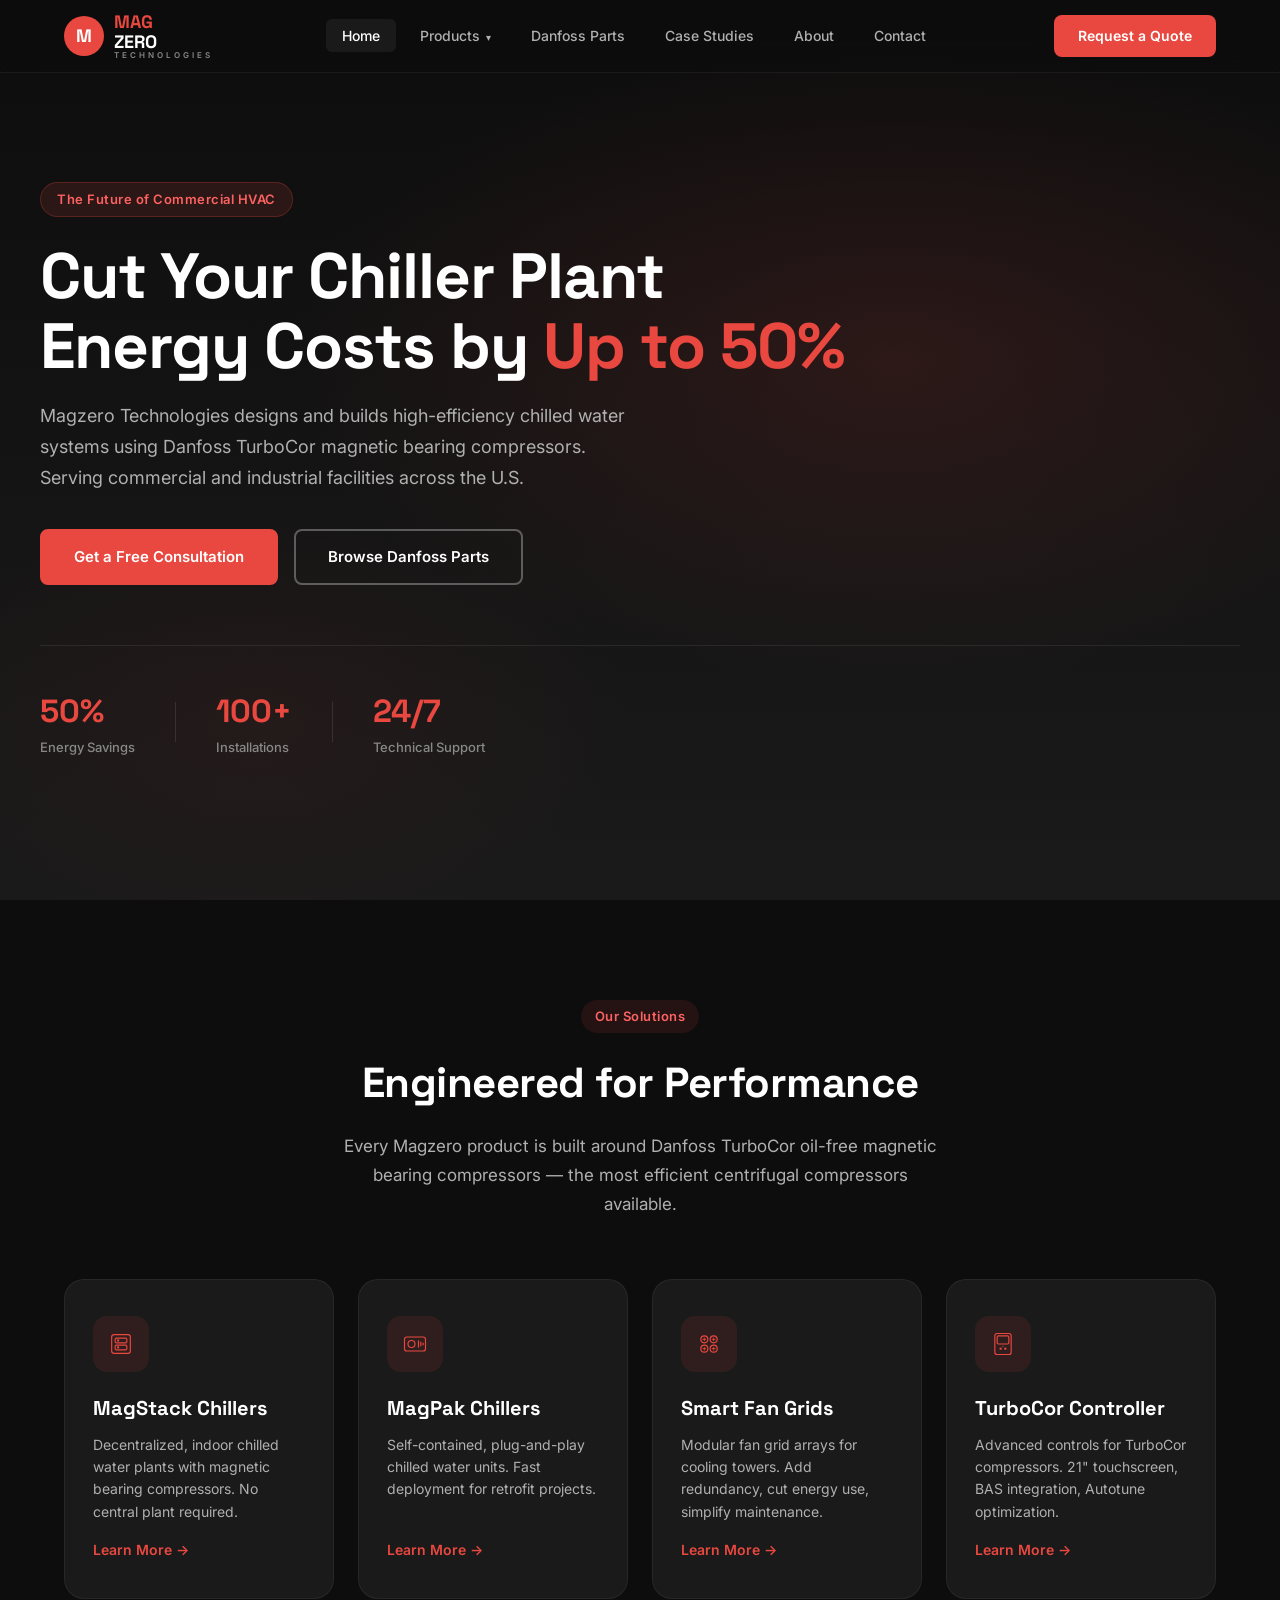
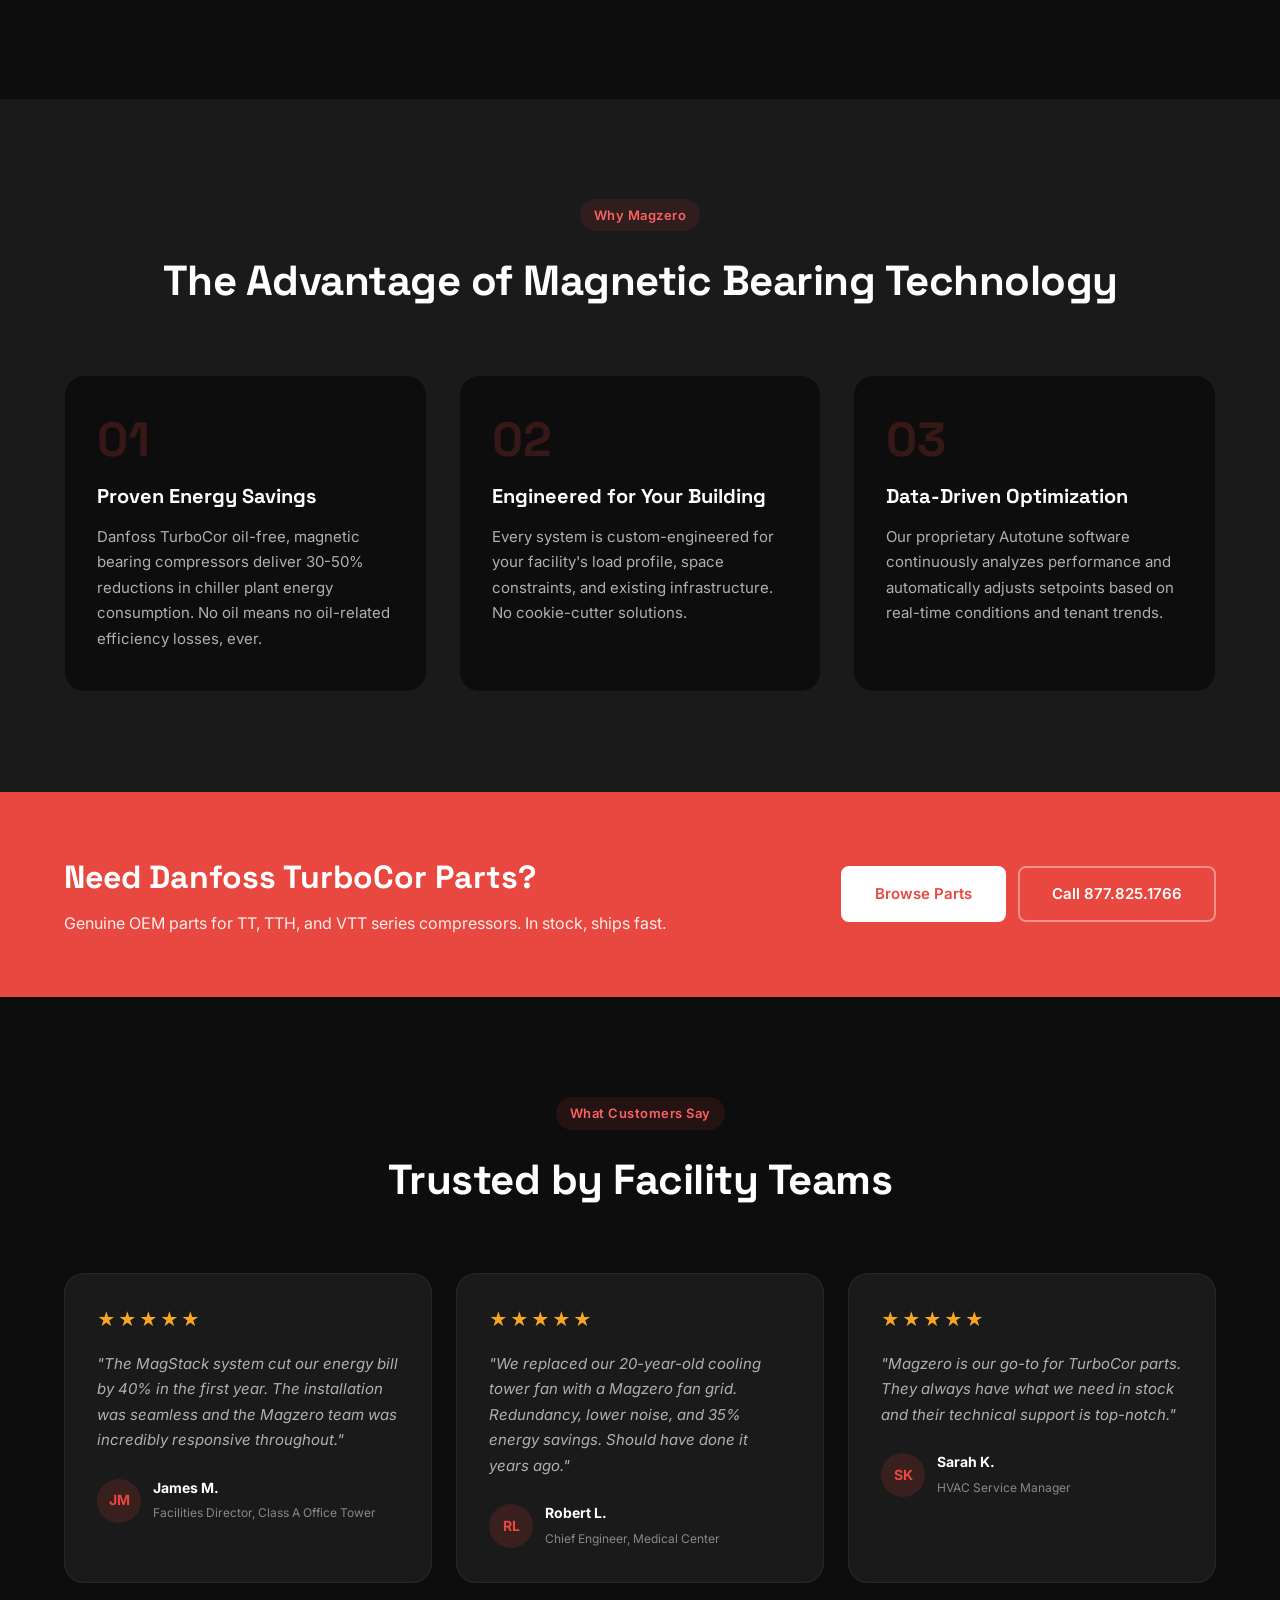
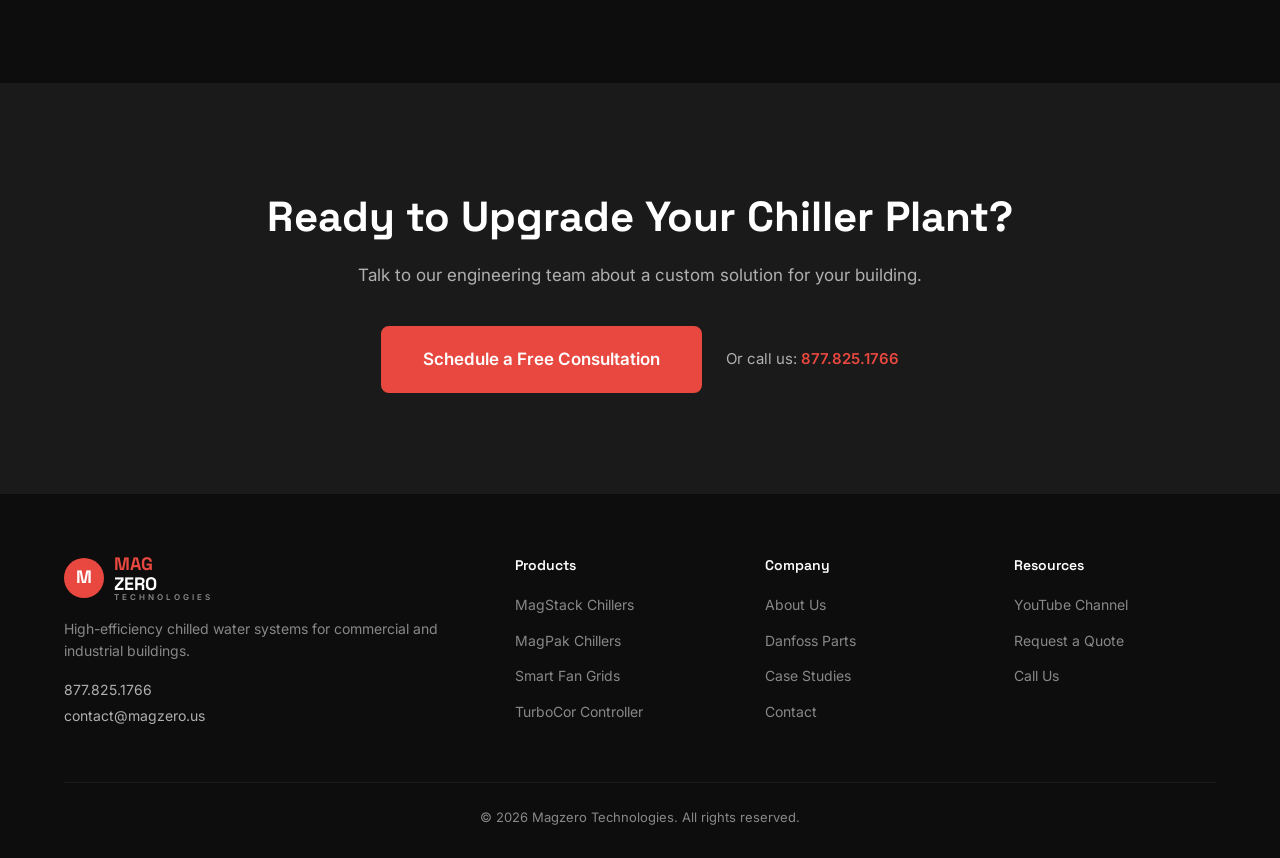
==== index.html @ 97e35406 "Initial commit: Magzero Technologies website Complete 9-page website for Magzero Technologies HVAC e" ====
<!DOCTYPE html>
<html lang="en">
<head>
  <meta charset="UTF-8">
  <meta name="viewport" content="width=device-width, initial-scale=1.0">
  <title>Magzero Technologies — High-Efficiency Chilled Water Systems</title>
  <meta name="description" content="Cut chiller plant energy costs by up to 50%. Magnetic bearing chillers, smart fan grids, and Danfoss TurboCor parts. Call 877.825.1766.">
  <link rel="stylesheet" href="css/style.css">
  <link rel="preconnect" href="https://fonts.googleapis.com">
  <link href="https://fonts.googleapis.com/css2?family=Inter:wght@400;500;600;700;800&family=Space+Grotesk:wght@500;600;700&display=swap" rel="stylesheet">
</head>
<body>
  <!-- Navigation -->
  <nav class="navbar" id="navbar">
    <div class="nav-container">
      <a href="index.html" class="nav-logo">
        <div class="logo-icon">M</div>
        <div class="logo-text">
          <span class="logo-mag">MAG</span><span class="logo-zero">ZERO</span>
          <span class="logo-sub">TECHNOLOGIES</span>
        </div>
      </a>
      <ul class="nav-links" id="navLinks">
        <li><a href="index.html" class="active">Home</a></li>
        <li class="dropdown">
          <a href="#products">Products <span class="arrow">&#9662;</span></a>
          <ul class="dropdown-menu">
            <li><a href="magstack.html">MagStack Chillers</a></li>
            <li><a href="magpak.html">MagPak Chillers</a></li>
            <li><a href="fan-grids.html">Smart Fan Grids</a></li>
            <li><a href="controller.html">TurboCor Controller</a></li>
          </ul>
        </li>
        <li><a href="parts.html">Danfoss Parts</a></li>
        <li><a href="case-studies.html">Case Studies</a></li>
        <li><a href="about.html">About</a></li>
        <li><a href="contact.html">Contact</a></li>
      </ul>
      <a href="contact.html" class="nav-cta">Request a Quote</a>
      <button class="hamburger" id="hamburger" aria-label="Toggle menu">
        <span></span><span></span><span></span>
      </button>
    </div>
  </nav>

  <!-- Hero Section -->
  <section class="hero">
    <div class="hero-bg"></div>
    <div class="hero-content">
      <div class="hero-badge">The Future of Commercial HVAC</div>
      <h1>Cut Your Chiller Plant<br>Energy Costs by <span class="highlight">Up to 50%</span></h1>
      <p class="hero-sub">Magzero Technologies designs and builds high-efficiency chilled water systems using Danfoss TurboCor magnetic bearing compressors. Serving commercial and industrial facilities across the U.S.</p>
      <div class="hero-actions">
        <a href="contact.html" class="btn btn-primary">Get a Free Consultation</a>
        <a href="parts.html" class="btn btn-outline">Browse Danfoss Parts</a>
      </div>
      <div class="hero-stats">
        <div class="stat">
          <span class="stat-number">50%</span>
          <span class="stat-label">Energy Savings</span>
        </div>
        <div class="stat-divider"></div>
        <div class="stat">
          <span class="stat-number">100+</span>
          <span class="stat-label">Installations</span>
        </div>
        <div class="stat-divider"></div>
        <div class="stat">
          <span class="stat-number">24/7</span>
          <span class="stat-label">Technical Support</span>
        </div>
      </div>
    </div>
  </section>

  <!-- Products Section -->
  <section class="products" id="products">
    <div class="container">
      <div class="section-header">
        <span class="section-tag">Our Solutions</span>
        <h2>Engineered for Performance</h2>
        <p>Every Magzero product is built around Danfoss TurboCor oil-free magnetic bearing compressors — the most efficient centrifugal compressors available.</p>
      </div>
      <div class="product-grid">
        <a href="magstack.html" class="product-card">
          <div class="product-icon">
            <svg viewBox="0 0 48 48" fill="none" xmlns="http://www.w3.org/2000/svg"><rect x="8" y="8" width="32" height="32" rx="4" stroke="currentColor" stroke-width="2"/><rect x="14" y="14" width="20" height="8" rx="2" stroke="currentColor" stroke-width="2"/><rect x="14" y="26" width="20" height="8" rx="2" stroke="currentColor" stroke-width="2"/><circle cx="19" cy="18" r="2" fill="currentColor"/><circle cx="19" cy="30" r="2" fill="currentColor"/></svg>
          </div>
          <h3>MagStack Chillers</h3>
          <p>Decentralized, indoor chilled water plants with magnetic bearing compressors. No central plant required.</p>
          <span class="card-link">Learn More &rarr;</span>
        </a>
        <a href="magpak.html" class="product-card">
          <div class="product-icon">
            <svg viewBox="0 0 48 48" fill="none" xmlns="http://www.w3.org/2000/svg"><rect x="6" y="12" width="36" height="24" rx="4" stroke="currentColor" stroke-width="2"/><circle cx="18" cy="24" r="6" stroke="currentColor" stroke-width="2"/><path d="M30 18v12" stroke="currentColor" stroke-width="2"/><path d="M34 20v8" stroke="currentColor" stroke-width="2"/><path d="M38 22v4" stroke="currentColor" stroke-width="2"/></svg>
          </div>
          <h3>MagPak Chillers</h3>
          <p>Self-contained, plug-and-play chilled water units. Fast deployment for retrofit projects.</p>
          <span class="card-link">Learn More &rarr;</span>
        </a>
        <a href="fan-grids.html" class="product-card">
          <div class="product-icon">
            <svg viewBox="0 0 48 48" fill="none" xmlns="http://www.w3.org/2000/svg"><circle cx="16" cy="16" r="6" stroke="currentColor" stroke-width="2"/><circle cx="32" cy="16" r="6" stroke="currentColor" stroke-width="2"/><circle cx="16" cy="32" r="6" stroke="currentColor" stroke-width="2"/><circle cx="32" cy="32" r="6" stroke="currentColor" stroke-width="2"/><path d="M16 13v6M13 16h6M32 13v6M29 16h6M16 29v6M13 32h6M32 29v6M29 32h6" stroke="currentColor" stroke-width="1.5"/></svg>
          </div>
          <h3>Smart Fan Grids</h3>
          <p>Modular fan grid arrays for cooling towers. Add redundancy, cut energy use, simplify maintenance.</p>
          <span class="card-link">Learn More &rarr;</span>
        </a>
        <a href="controller.html" class="product-card">
          <div class="product-icon">
            <svg viewBox="0 0 48 48" fill="none" xmlns="http://www.w3.org/2000/svg"><rect x="10" y="6" width="28" height="36" rx="4" stroke="currentColor" stroke-width="2"/><rect x="14" y="10" width="20" height="14" rx="2" stroke="currentColor" stroke-width="2"/><circle cx="20" cy="32" r="2" fill="currentColor"/><circle cx="28" cy="32" r="2" fill="currentColor"/><circle cx="24" cy="28" r="1" fill="currentColor"/></svg>
          </div>
          <h3>TurboCor Controller</h3>
          <p>Advanced controls for TurboCor compressors. 21" touchscreen, BAS integration, Autotune optimization.</p>
          <span class="card-link">Learn More &rarr;</span>
        </a>
      </div>
    </div>
  </section>

  <!-- Why Magzero -->
  <section class="why-section">
    <div class="container">
      <div class="section-header">
        <span class="section-tag">Why Magzero</span>
        <h2>The Advantage of Magnetic Bearing Technology</h2>
      </div>
      <div class="why-grid">
        <div class="why-card">
          <div class="why-number">01</div>
          <h3>Proven Energy Savings</h3>
          <p>Danfoss TurboCor oil-free, magnetic bearing compressors deliver 30-50% reductions in chiller plant energy consumption. No oil means no oil-related efficiency losses, ever.</p>
        </div>
        <div class="why-card">
          <div class="why-number">02</div>
          <h3>Engineered for Your Building</h3>
          <p>Every system is custom-engineered for your facility's load profile, space constraints, and existing infrastructure. No cookie-cutter solutions.</p>
        </div>
        <div class="why-card">
          <div class="why-number">03</div>
          <h3>Data-Driven Optimization</h3>
          <p>Our proprietary Autotune software continuously analyzes performance and automatically adjusts setpoints based on real-time conditions and tenant trends.</p>
        </div>
      </div>
    </div>
  </section>

  <!-- Parts CTA Banner -->
  <section class="parts-banner">
    <div class="container">
      <div class="banner-content">
        <div class="banner-text">
          <h2>Need Danfoss TurboCor Parts?</h2>
          <p>Genuine OEM parts for TT, TTH, and VTT series compressors. In stock, ships fast.</p>
        </div>
        <div class="banner-actions">
          <a href="parts.html" class="btn btn-primary">Browse Parts</a>
          <a href="tel:8778251766" class="btn btn-outline-light">Call 877.825.1766</a>
        </div>
      </div>
    </div>
  </section>

  <!-- Testimonials -->
  <section class="testimonials">
    <div class="container">
      <div class="section-header">
        <span class="section-tag">What Customers Say</span>
        <h2>Trusted by Facility Teams</h2>
      </div>
      <div class="testimonial-grid">
        <div class="testimonial-card">
          <div class="stars">&#9733;&#9733;&#9733;&#9733;&#9733;</div>
          <p>"The MagStack system cut our energy bill by 40% in the first year. The installation was seamless and the Magzero team was incredibly responsive throughout."</p>
          <div class="testimonial-author">
            <div class="author-avatar">JM</div>
            <div>
              <strong>James M.</strong>
              <span>Facilities Director, Class A Office Tower</span>
            </div>
          </div>
        </div>
        <div class="testimonial-card">
          <div class="stars">&#9733;&#9733;&#9733;&#9733;&#9733;</div>
          <p>"We replaced our 20-year-old cooling tower fan with a Magzero fan grid. Redundancy, lower noise, and 35% energy savings. Should have done it years ago."</p>
          <div class="testimonial-author">
            <div class="author-avatar">RL</div>
            <div>
              <strong>Robert L.</strong>
              <span>Chief Engineer, Medical Center</span>
            </div>
          </div>
        </div>
        <div class="testimonial-card">
          <div class="stars">&#9733;&#9733;&#9733;&#9733;&#9733;</div>
          <p>"Magzero is our go-to for TurboCor parts. They always have what we need in stock and their technical support is top-notch."</p>
          <div class="testimonial-author">
            <div class="author-avatar">SK</div>
            <div>
              <strong>Sarah K.</strong>
              <span>HVAC Service Manager</span>
            </div>
          </div>
        </div>
      </div>
    </div>
  </section>

  <!-- CTA Section -->
  <section class="cta-section">
    <div class="container">
      <h2>Ready to Upgrade Your Chiller Plant?</h2>
      <p>Talk to our engineering team about a custom solution for your building.</p>
      <div class="cta-actions">
        <a href="contact.html" class="btn btn-primary btn-lg">Schedule a Free Consultation</a>
        <span class="cta-phone">Or call us: <a href="tel:8778251766">877.825.1766</a></span>
      </div>
    </div>
  </section>

  <!-- Footer -->
  <footer class="footer">
    <div class="container">
      <div class="footer-grid">
        <div class="footer-brand">
          <div class="footer-logo">
            <div class="logo-icon">M</div>
            <div class="logo-text">
              <span class="logo-mag">MAG</span><span class="logo-zero">ZERO</span>
              <span class="logo-sub">TECHNOLOGIES</span>
            </div>
          </div>
          <p>High-efficiency chilled water systems for commercial and industrial buildings.</p>
          <div class="footer-contact-info">
            <a href="tel:8778251766">877.825.1766</a>
            <a href="mailto:contact@magzero.us">contact@magzero.us</a>
          </div>
        </div>
        <div class="footer-links">
          <h4>Products</h4>
          <ul>
            <li><a href="magstack.html">MagStack Chillers</a></li>
            <li><a href="magpak.html">MagPak Chillers</a></li>
            <li><a href="fan-grids.html">Smart Fan Grids</a></li>
            <li><a href="controller.html">TurboCor Controller</a></li>
          </ul>
        </div>
        <div class="footer-links">
          <h4>Company</h4>
          <ul>
            <li><a href="about.html">About Us</a></li>
            <li><a href="parts.html">Danfoss Parts</a></li>
            <li><a href="case-studies.html">Case Studies</a></li>
            <li><a href="contact.html">Contact</a></li>
          </ul>
        </div>
        <div class="footer-links">
          <h4>Resources</h4>
          <ul>
            <li><a href="https://www.youtube.com/@HVACACSLOSANGELES" target="_blank" rel="noopener">YouTube Channel</a></li>
            <li><a href="contact.html">Request a Quote</a></li>
            <li><a href="tel:8778251766">Call Us</a></li>
          </ul>
        </div>
      </div>
      <div class="footer-bottom">
        <p>&copy; 2026 Magzero Technologies. All rights reserved.</p>
      </div>
    </div>
  </footer>

  <script src="js/main.js"></script>
</body>
</html>
---- css/style.css ----
/* ===== RESET & BASE ===== */
*, *::before, *::after { box-sizing: border-box; margin: 0; padding: 0; }

:root {
  --red: #E8483F;
  --red-dark: #C73A32;
  --red-light: #FD6262;
  --dark: #0D0D0D;
  --dark-2: #1A1A1A;
  --dark-3: #2A2A2A;
  --gray: #888;
  --gray-light: #B0B0B0;
  --white: #FFFFFF;
  --off-white: #F5F5F5;
  --font-body: 'Inter', -apple-system, sans-serif;
  --font-heading: 'Space Grotesk', 'Inter', sans-serif;
  --container: 1200px;
  --radius: 12px;
  --radius-lg: 20px;
  --shadow: 0 4px 24px rgba(0,0,0,0.12);
  --shadow-lg: 0 12px 48px rgba(0,0,0,0.2);
  --transition: 0.25s ease;
}

html { scroll-behavior: smooth; }

body {
  font-family: var(--font-body);
  background: var(--dark);
  color: var(--white);
  line-height: 1.6;
  -webkit-font-smoothing: antialiased;
}

a { text-decoration: none; color: inherit; }
ul { list-style: none; }
img { max-width: 100%; display: block; }

.container {
  max-width: var(--container);
  margin: 0 auto;
  padding: 0 24px;
}

/* ===== BUTTONS ===== */
.btn {
  display: inline-flex;
  align-items: center;
  justify-content: center;
  padding: 14px 32px;
  border-radius: 8px;
  font-family: var(--font-body);
  font-weight: 600;
  font-size: 15px;
  cursor: pointer;
  transition: all var(--transition);
  border: 2px solid transparent;
  white-space: nowrap;
}

.btn-primary {
  background: var(--red);
  color: var(--white);
  border-color: var(--red);
}
.btn-primary:hover {
  background: var(--red-dark);
  border-color: var(--red-dark);
  transform: translateY(-2px);
  box-shadow: 0 8px 24px rgba(232,72,63,0.3);
}

.btn-outline {
  background: transparent;
  color: var(--white);
  border-color: rgba(255,255,255,0.3);
}
.btn-outline:hover {
  border-color: var(--white);
  background: rgba(255,255,255,0.05);
}

.btn-outline-light {
  background: transparent;
  color: var(--white);
  border-color: rgba(255,255,255,0.4);
}
.btn-outline-light:hover {
  background: rgba(255,255,255,0.1);
  border-color: var(--white);
}

.btn-lg { padding: 18px 40px; font-size: 17px; }

/* ===== NAVBAR ===== */
.navbar {
  position: fixed;
  top: 0;
  left: 0;
  right: 0;
  z-index: 1000;
  background: rgba(13,13,13,0.85);
  backdrop-filter: blur(20px);
  -webkit-backdrop-filter: blur(20px);
  border-bottom: 1px solid rgba(255,255,255,0.06);
  transition: background var(--transition);
}

.nav-container {
  max-width: var(--container);
  margin: 0 auto;
  padding: 0 24px;
  display: flex;
  align-items: center;
  justify-content: space-between;
  height: 72px;
}

.nav-logo {
  display: flex;
  align-items: center;
  gap: 10px;
}

.logo-icon {
  width: 40px;
  height: 40px;
  background: var(--red);
  border-radius: 50%;
  display: flex;
  align-items: center;
  justify-content: center;
  font-family: var(--font-heading);
  font-weight: 700;
  font-size: 18px;
  color: var(--white);
}

.logo-text {
  display: flex;
  flex-direction: column;
  line-height: 1.1;
}

.logo-mag {
  font-family: var(--font-heading);
  font-weight: 700;
  font-size: 18px;
  color: var(--red);
}

.logo-zero {
  font-family: var(--font-heading);
  font-weight: 700;
  font-size: 18px;
  color: var(--white);
}

.logo-sub {
  font-size: 8px;
  font-weight: 600;
  letter-spacing: 3px;
  text-transform: uppercase;
  color: var(--gray);
}

.nav-links {
  display: flex;
  align-items: center;
  gap: 8px;
}

.nav-links a {
  padding: 8px 16px;
  font-size: 14px;
  font-weight: 500;
  color: var(--gray-light);
  border-radius: 6px;
  transition: all var(--transition);
}

.nav-links a:hover, .nav-links a.active {
  color: var(--white);
  background: rgba(255,255,255,0.06);
}

.nav-cta {
  padding: 10px 24px;
  background: var(--red);
  color: var(--white) !important;
  border-radius: 8px;
  font-size: 14px;
  font-weight: 600;
  transition: all var(--transition);
}
.nav-cta:hover {
  background: var(--red-dark);
  transform: translateY(-1px);
}

/* Dropdown */
.dropdown { position: relative; }
.dropdown-menu {
  position: absolute;
  top: 100%;
  left: 0;
  background: var(--dark-2);
  border: 1px solid rgba(255,255,255,0.08);
  border-radius: 10px;
  padding: 8px;
  min-width: 220px;
  opacity: 0;
  visibility: hidden;
  transform: translateY(8px);
  transition: all var(--transition);
  box-shadow: var(--shadow-lg);
}
.dropdown:hover .dropdown-menu {
  opacity: 1;
  visibility: visible;
  transform: translateY(0);
}
.dropdown-menu a {
  display: block;
  padding: 10px 14px;
  border-radius: 6px;
  font-size: 14px;
}
.dropdown-menu a:hover {
  background: rgba(255,255,255,0.06);
}

.arrow { font-size: 10px; margin-left: 2px; }

/* Hamburger */
.hamburger {
  display: none;
  flex-direction: column;
  gap: 5px;
  background: none;
  border: none;
  cursor: pointer;
  padding: 8px;
}
.hamburger span {
  width: 24px;
  height: 2px;
  background: var(--white);
  border-radius: 2px;
  transition: all var(--transition);
}

/* ===== HERO ===== */
.hero {
  position: relative;
  min-height: 100vh;
  display: flex;
  align-items: center;
  padding: 120px 24px 80px;
  overflow: hidden;
}

.hero-bg {
  position: absolute;
  inset: 0;
  background:
    radial-gradient(ellipse 80% 60% at 70% 40%, rgba(232,72,63,0.12) 0%, transparent 60%),
    radial-gradient(ellipse 60% 50% at 20% 80%, rgba(232,72,63,0.06) 0%, transparent 50%),
    linear-gradient(180deg, var(--dark) 0%, var(--dark-2) 100%);
}

.hero-content {
  position: relative;
  max-width: var(--container);
  margin: 0 auto;
  width: 100%;
}

.hero-badge {
  display: inline-block;
  padding: 6px 16px;
  background: rgba(232,72,63,0.12);
  border: 1px solid rgba(232,72,63,0.25);
  border-radius: 100px;
  font-size: 13px;
  font-weight: 600;
  color: var(--red-light);
  margin-bottom: 24px;
  letter-spacing: 0.5px;
}

.hero h1 {
  font-family: var(--font-heading);
  font-size: clamp(36px, 5vw, 64px);
  font-weight: 800;
  line-height: 1.1;
  margin-bottom: 20px;
  letter-spacing: -1px;
}

.highlight { color: var(--red); }

.hero-sub {
  font-size: 18px;
  color: var(--gray-light);
  max-width: 600px;
  margin-bottom: 36px;
  line-height: 1.7;
}

.hero-actions {
  display: flex;
  gap: 16px;
  margin-bottom: 60px;
  flex-wrap: wrap;
}

.hero-stats {
  display: flex;
  align-items: center;
  gap: 40px;
  padding-top: 40px;
  border-top: 1px solid rgba(255,255,255,0.08);
}

.stat { display: flex; flex-direction: column; }
.stat-number {
  font-family: var(--font-heading);
  font-size: 32px;
  font-weight: 700;
  color: var(--red);
}
.stat-label {
  font-size: 13px;
  color: var(--gray);
  font-weight: 500;
}
.stat-divider {
  width: 1px;
  height: 40px;
  background: rgba(255,255,255,0.1);
}

/* ===== SECTION COMMON ===== */
section { padding: 100px 0; }

.section-header {
  text-align: center;
  margin-bottom: 60px;
}

.section-tag {
  display: inline-block;
  padding: 6px 14px;
  background: rgba(232,72,63,0.1);
  border-radius: 100px;
  font-size: 13px;
  font-weight: 600;
  color: var(--red-light);
  margin-bottom: 16px;
  letter-spacing: 0.5px;
}

.section-header h2 {
  font-family: var(--font-heading);
  font-size: clamp(28px, 3.5vw, 42px);
  font-weight: 700;
  margin-bottom: 16px;
  letter-spacing: -0.5px;
}

.section-header p {
  color: var(--gray-light);
  font-size: 17px;
  max-width: 600px;
  margin: 0 auto;
  line-height: 1.7;
}

/* ===== PRODUCTS ===== */
.products { background: var(--dark); }

.product-grid {
  display: grid;
  grid-template-columns: repeat(4, 1fr);
  gap: 24px;
}

.product-card {
  background: var(--dark-2);
  border: 1px solid rgba(255,255,255,0.06);
  border-radius: var(--radius-lg);
  padding: 36px 28px;
  transition: all var(--transition);
  display: flex;
  flex-direction: column;
}
.product-card:hover {
  border-color: rgba(232,72,63,0.3);
  transform: translateY(-4px);
  box-shadow: 0 12px 40px rgba(232,72,63,0.1);
}

.product-icon {
  width: 56px;
  height: 56px;
  background: rgba(232,72,63,0.1);
  border-radius: 14px;
  display: flex;
  align-items: center;
  justify-content: center;
  margin-bottom: 20px;
  color: var(--red);
}
.product-icon svg { width: 28px; height: 28px; }

.product-card h3 {
  font-family: var(--font-heading);
  font-size: 20px;
  font-weight: 700;
  margin-bottom: 10px;
}

.product-card p {
  color: var(--gray-light);
  font-size: 14px;
  line-height: 1.6;
  flex: 1;
}

.card-link {
  display: inline-block;
  margin-top: 16px;
  font-size: 14px;
  font-weight: 600;
  color: var(--red);
  transition: color var(--transition);
}
.product-card:hover .card-link { color: var(--red-light); }

/* ===== WHY SECTION ===== */
.why-section {
  background: var(--dark-2);
}

.why-grid {
  display: grid;
  grid-template-columns: repeat(3, 1fr);
  gap: 32px;
}

.why-card {
  padding: 40px 32px;
  background: var(--dark);
  border: 1px solid rgba(255,255,255,0.06);
  border-radius: var(--radius-lg);
  transition: all var(--transition);
}
.why-card:hover {
  border-color: rgba(232,72,63,0.2);
}

.why-number {
  font-family: var(--font-heading);
  font-size: 48px;
  font-weight: 700;
  color: rgba(232,72,63,0.2);
  margin-bottom: 16px;
  line-height: 1;
}

.why-card h3 {
  font-family: var(--font-heading);
  font-size: 20px;
  font-weight: 700;
  margin-bottom: 12px;
}

.why-card p {
  color: var(--gray-light);
  font-size: 15px;
  line-height: 1.7;
}

/* ===== PARTS BANNER ===== */
.parts-banner {
  background: var(--red);
  padding: 60px 0;
}

.banner-content {
  display: flex;
  align-items: center;
  justify-content: space-between;
  gap: 40px;
  flex-wrap: wrap;
}

.banner-text h2 {
  font-family: var(--font-heading);
  font-size: 32px;
  font-weight: 700;
  margin-bottom: 8px;
}

.banner-text p {
  font-size: 16px;
  opacity: 0.9;
}

.banner-actions {
  display: flex;
  gap: 12px;
  flex-wrap: wrap;
}

.parts-banner .btn-primary {
  background: var(--white);
  color: var(--red);
  border-color: var(--white);
}
.parts-banner .btn-primary:hover {
  background: var(--off-white);
  box-shadow: 0 8px 24px rgba(0,0,0,0.2);
}

/* ===== TESTIMONIALS ===== */
.testimonials { background: var(--dark); }

.testimonial-grid {
  display: grid;
  grid-template-columns: repeat(3, 1fr);
  gap: 24px;
}

.testimonial-card {
  background: var(--dark-2);
  border: 1px solid rgba(255,255,255,0.06);
  border-radius: var(--radius-lg);
  padding: 32px;
}

.stars {
  color: #F5A623;
  font-size: 18px;
  margin-bottom: 16px;
  letter-spacing: 2px;
}

.testimonial-card > p {
  color: var(--gray-light);
  font-size: 15px;
  line-height: 1.7;
  margin-bottom: 24px;
  font-style: italic;
}

.testimonial-author {
  display: flex;
  align-items: center;
  gap: 12px;
}

.author-avatar {
  width: 44px;
  height: 44px;
  background: rgba(232,72,63,0.15);
  color: var(--red);
  border-radius: 50%;
  display: flex;
  align-items: center;
  justify-content: center;
  font-weight: 700;
  font-size: 14px;
}

.testimonial-author strong {
  display: block;
  font-size: 14px;
}

.testimonial-author span {
  font-size: 12px;
  color: var(--gray);
}

/* ===== CTA SECTION ===== */
.cta-section {
  background: var(--dark-2);
  text-align: center;
  padding: 100px 24px;
}

.cta-section h2 {
  font-family: var(--font-heading);
  font-size: clamp(28px, 3.5vw, 42px);
  font-weight: 700;
  margin-bottom: 12px;
}

.cta-section p {
  color: var(--gray-light);
  font-size: 17px;
  margin-bottom: 36px;
}

.cta-actions {
  display: flex;
  align-items: center;
  justify-content: center;
  gap: 24px;
  flex-wrap: wrap;
}

.cta-phone {
  font-size: 15px;
  color: var(--gray-light);
}
.cta-phone a {
  color: var(--red);
  font-weight: 600;
}

/* ===== FOOTER ===== */
.footer {
  background: var(--dark);
  border-top: 1px solid rgba(255,255,255,0.06);
  padding: 60px 0 30px;
}

.footer-grid {
  display: grid;
  grid-template-columns: 2fr 1fr 1fr 1fr;
  gap: 48px;
  margin-bottom: 48px;
}

.footer-logo {
  display: flex;
  align-items: center;
  gap: 10px;
  margin-bottom: 16px;
}

.footer-brand > p {
  color: var(--gray);
  font-size: 14px;
  line-height: 1.6;
  margin-bottom: 16px;
}

.footer-contact-info {
  display: flex;
  flex-direction: column;
  gap: 4px;
}
.footer-contact-info a {
  color: var(--gray-light);
  font-size: 14px;
  transition: color var(--transition);
}
.footer-contact-info a:hover { color: var(--red); }

.footer-links h4 {
  font-family: var(--font-heading);
  font-size: 14px;
  font-weight: 600;
  margin-bottom: 16px;
  color: var(--white);
}

.footer-links li { margin-bottom: 10px; }
.footer-links a {
  font-size: 14px;
  color: var(--gray);
  transition: color var(--transition);
}
.footer-links a:hover { color: var(--white); }

.footer-bottom {
  padding-top: 24px;
  border-top: 1px solid rgba(255,255,255,0.06);
  text-align: center;
}
.footer-bottom p {
  font-size: 13px;
  color: var(--gray);
}

/* ===== RESPONSIVE ===== */
@media (max-width: 1024px) {
  .product-grid { grid-template-columns: repeat(2, 1fr); }
  .why-grid { grid-template-columns: repeat(2, 1fr); }
  .testimonial-grid { grid-template-columns: repeat(2, 1fr); }
  .footer-grid { grid-template-columns: repeat(2, 1fr); gap: 32px; }
}

/* ===== PAGE HERO (Inner Pages) ===== */
.page-hero {
  padding: 140px 0 80px;
  background:
    radial-gradient(ellipse 80% 60% at 50% 30%, rgba(232,72,63,0.08) 0%, transparent 60%),
    linear-gradient(180deg, var(--dark) 0%, var(--dark-2) 100%);
}
.page-hero.compact { padding: 140px 0 60px; }
.page-hero h1 {
  font-family: var(--font-heading);
  font-size: clamp(36px, 5vw, 56px);
  font-weight: 800;
  line-height: 1.1;
  margin-bottom: 16px;
  letter-spacing: -1px;
}
.page-hero .hero-sub {
  font-size: 18px;
  color: var(--gray-light);
  max-width: 600px;
  line-height: 1.7;
  margin-bottom: 32px;
}
.page-hero .hero-actions { margin-bottom: 0; }

/* ===== SPECS TABLE ===== */
.specs-table-wrap { max-width: 800px; margin: 0 auto; }
.specs-table {
  width: 100%;
  border-collapse: collapse;
  font-size: 15px;
}
.specs-table th,
.specs-table td {
  padding: 16px 20px;
  text-align: left;
  border-bottom: 1px solid rgba(255,255,255,0.08);
}
.specs-table th {
  font-weight: 600;
  color: var(--red);
  font-size: 13px;
  text-transform: uppercase;
  letter-spacing: 1px;
}
.specs-table td:first-child {
  font-weight: 600;
  color: var(--white);
  width: 40%;
}
.specs-table td:not(:first-child) {
  color: var(--gray-light);
}
.specs-table.comparison th { background: var(--dark-3); }
.specs-note {
  text-align: center;
  color: var(--gray);
  font-size: 14px;
  margin-top: 24px;
  font-style: italic;
}

/* ===== PARTS LIST ===== */
.parts-list {
  margin: 16px 0;
  padding-left: 0;
}
.parts-list li {
  padding: 6px 0;
  color: var(--gray-light);
  font-size: 14px;
  border-bottom: 1px solid rgba(255,255,255,0.04);
  position: relative;
  padding-left: 16px;
}
.parts-list li::before {
  content: '';
  position: absolute;
  left: 0;
  top: 14px;
  width: 6px;
  height: 6px;
  background: var(--red);
  border-radius: 50%;
}

/* Three column grid */
.product-grid.three-col { grid-template-columns: repeat(3, 1fr); }
.why-grid.four-col {
  grid-template-columns: repeat(4, 1fr);
}
.why-grid.four-col .why-number {
  font-size: 28px;
  color: var(--red);
}

/* ===== APPLICATION GRID ===== */
.app-grid {
  display: grid;
  grid-template-columns: repeat(3, 1fr);
  gap: 16px;
}
.app-item {
  padding: 24px;
  background: var(--dark-2);
  border: 1px solid rgba(255,255,255,0.06);
  border-radius: var(--radius);
  font-weight: 500;
  font-size: 15px;
  text-align: center;
  transition: all var(--transition);
}
.app-item:hover {
  border-color: rgba(232,72,63,0.3);
}

/* ===== BEFORE / AFTER ===== */
.before-after {
  display: flex;
  align-items: stretch;
  gap: 24px;
  justify-content: center;
  flex-wrap: wrap;
}
.ba-card {
  flex: 1;
  max-width: 400px;
  background: var(--dark);
  border: 1px solid rgba(255,255,255,0.08);
  border-radius: var(--radius-lg);
  padding: 36px;
}
.ba-card.highlight-card {
  border-color: var(--red);
  background: rgba(232,72,63,0.05);
}
.ba-label {
  display: inline-block;
  padding: 4px 12px;
  border-radius: 100px;
  font-size: 12px;
  font-weight: 700;
  text-transform: uppercase;
  letter-spacing: 1px;
  margin-bottom: 12px;
}
.ba-label.before { background: rgba(255,255,255,0.08); color: var(--gray); }
.ba-label.after { background: rgba(232,72,63,0.2); color: var(--red-light); }
.ba-card h3 {
  font-family: var(--font-heading);
  font-size: 20px;
  margin-bottom: 16px;
}
.ba-list li {
  padding: 8px 0;
  font-size: 15px;
  color: var(--gray-light);
  border-bottom: 1px solid rgba(255,255,255,0.04);
  padding-left: 20px;
  position: relative;
}
.ba-list li::before {
  content: '';
  position: absolute;
  left: 0;
  top: 16px;
  width: 8px;
  height: 8px;
  border-radius: 50%;
}
.ba-card:not(.highlight-card) .ba-list li::before { background: var(--gray); }
.highlight-card .ba-list li::before { background: var(--red); }
.ba-arrow {
  display: flex;
  align-items: center;
  font-size: 32px;
  color: var(--red);
  font-weight: 700;
}

/* ===== ABOUT PAGE ===== */
.about-content { padding: 80px 0; }
.about-grid {
  display: grid;
  grid-template-columns: 1fr 1fr;
  gap: 60px;
}
.about-text h2 {
  font-family: var(--font-heading);
  font-size: 28px;
  margin-bottom: 20px;
}
.about-text p {
  color: var(--gray-light);
  font-size: 16px;
  line-height: 1.8;
  margin-bottom: 16px;
}
.about-list {
  padding: 0;
}
.about-list li {
  padding: 12px 0;
  border-bottom: 1px solid rgba(255,255,255,0.06);
  color: var(--gray-light);
  font-size: 15px;
  line-height: 1.6;
}
.about-list li strong { color: var(--white); }

/* ===== CONTACT PAGE ===== */
.contact-section { padding: 60px 0 100px; }
.contact-grid {
  display: grid;
  grid-template-columns: 1fr 1.5fr;
  gap: 60px;
  align-items: start;
}
.contact-info h2,
.contact-form-wrap h2 {
  font-family: var(--font-heading);
  font-size: 24px;
  margin-bottom: 24px;
}
.contact-item {
  display: flex;
  align-items: flex-start;
  gap: 16px;
  padding: 16px 0;
  border-bottom: 1px solid rgba(255,255,255,0.06);
}
.contact-icon {
  font-size: 20px;
  width: 44px;
  height: 44px;
  background: rgba(232,72,63,0.1);
  border-radius: 10px;
  display: flex;
  align-items: center;
  justify-content: center;
  flex-shrink: 0;
}
.contact-item strong {
  display: block;
  font-size: 14px;
  margin-bottom: 2px;
}
.contact-item a,
.contact-item span {
  font-size: 15px;
  color: var(--gray-light);
}
.contact-item a:hover { color: var(--red); }

.contact-cta {
  margin-top: 32px;
  padding: 24px;
  background: rgba(232,72,63,0.08);
  border: 1px solid rgba(232,72,63,0.2);
  border-radius: var(--radius);
}
.contact-cta h3 {
  font-family: var(--font-heading);
  font-size: 18px;
  margin-bottom: 8px;
}
.contact-cta p {
  font-size: 14px;
  color: var(--gray-light);
  margin-bottom: 16px;
}

.contact-form {
  display: flex;
  flex-direction: column;
  gap: 20px;
}
.form-row {
  display: grid;
  grid-template-columns: 1fr 1fr;
  gap: 20px;
}
.form-group { display: flex; flex-direction: column; gap: 6px; }
.form-group label {
  font-size: 13px;
  font-weight: 600;
  color: var(--gray-light);
}
.form-group input,
.form-group select,
.form-group textarea {
  padding: 12px 16px;
  background: var(--dark-2);
  border: 1px solid rgba(255,255,255,0.1);
  border-radius: 8px;
  color: var(--white);
  font-family: var(--font-body);
  font-size: 15px;
  transition: border-color var(--transition);
}
.form-group input:focus,
.form-group select:focus,
.form-group textarea:focus {
  outline: none;
  border-color: var(--red);
}
.form-group select { cursor: pointer; }
.form-group textarea { resize: vertical; min-height: 120px; }
.form-submit { align-self: flex-start; }

/* ===== CASE STUDIES ===== */
.case-studies-section { padding: 60px 0 100px; }
.case-study-card {
  background: var(--dark-2);
  border: 1px solid rgba(255,255,255,0.06);
  border-radius: var(--radius-lg);
  padding: 48px;
  margin-bottom: 32px;
}
.cs-header { margin-bottom: 32px; }
.cs-tag {
  display: inline-block;
  padding: 4px 12px;
  background: rgba(232,72,63,0.12);
  border-radius: 100px;
  font-size: 12px;
  font-weight: 600;
  color: var(--red-light);
  margin-bottom: 12px;
  text-transform: uppercase;
  letter-spacing: 0.5px;
}
.cs-header h2 {
  font-family: var(--font-heading);
  font-size: 28px;
}
.cs-grid {
  display: grid;
  grid-template-columns: 1fr 1fr;
  gap: 40px;
  margin-bottom: 36px;
}
.cs-detail h3 {
  font-family: var(--font-heading);
  font-size: 16px;
  color: var(--red);
  margin-bottom: 8px;
  text-transform: uppercase;
  letter-spacing: 1px;
}
.cs-detail p {
  color: var(--gray-light);
  font-size: 15px;
  line-height: 1.7;
}
.cs-results h3 {
  font-family: var(--font-heading);
  font-size: 16px;
  color: var(--red);
  text-transform: uppercase;
  letter-spacing: 1px;
  margin-bottom: 16px;
}
.results-grid {
  display: grid;
  grid-template-columns: repeat(4, 1fr);
  gap: 16px;
}
.result-item {
  background: var(--dark);
  border-radius: var(--radius);
  padding: 24px;
  text-align: center;
  display: flex;
  flex-direction: column;
  gap: 4px;
}
.result-number {
  font-family: var(--font-heading);
  font-size: 32px;
  font-weight: 700;
  color: var(--red);
}
.result-label {
  font-size: 13px;
  color: var(--gray);
  font-weight: 500;
}

/* ===== RESPONSIVE (Inner Pages) ===== */
@media (max-width: 1024px) {
  .product-grid.three-col { grid-template-columns: repeat(2, 1fr); }
  .why-grid.four-col { grid-template-columns: repeat(2, 1fr); }
  .app-grid { grid-template-columns: repeat(2, 1fr); }
  .results-grid { grid-template-columns: repeat(2, 1fr); }
  .cs-grid { grid-template-columns: 1fr; }
  .about-grid { grid-template-columns: 1fr; gap: 40px; }
  .contact-grid { grid-template-columns: 1fr; }
}

@media (max-width: 768px) {
  .nav-links { display: none; }
  .nav-cta { display: none; }
  .hamburger { display: flex; }

  .nav-links.open {
    display: flex;
    flex-direction: column;
    position: absolute;
    top: 72px;
    left: 0;
    right: 0;
    background: var(--dark-2);
    border-bottom: 1px solid rgba(255,255,255,0.06);
    padding: 24px;
    gap: 4px;
  }
  .nav-links.open .dropdown-menu {
    position: static;
    opacity: 1;
    visibility: visible;
    transform: none;
    background: rgba(255,255,255,0.03);
    margin-top: 4px;
    box-shadow: none;
  }

  .hero { min-height: auto; padding: 120px 24px 60px; }
  .hero h1 { font-size: 32px; }
  .hero-stats { flex-direction: column; align-items: flex-start; gap: 20px; }
  .stat-divider { display: none; }

  .product-grid { grid-template-columns: 1fr; }
  .product-grid.three-col { grid-template-columns: 1fr; }
  .why-grid { grid-template-columns: 1fr; }
  .why-grid.four-col { grid-template-columns: 1fr; }
  .testimonial-grid { grid-template-columns: 1fr; }
  .footer-grid { grid-template-columns: 1fr; gap: 24px; }
  .app-grid { grid-template-columns: 1fr; }
  .results-grid { grid-template-columns: repeat(2, 1fr); }
  .form-row { grid-template-columns: 1fr; }

  .banner-content { flex-direction: column; text-align: center; }
  .banner-actions { justify-content: center; }

  .before-after { flex-direction: column; align-items: center; }
  .ba-arrow { transform: rotate(90deg); }
  .ba-card { max-width: 100%; }

  .case-study-card { padding: 24px; }
  .cs-grid { grid-template-columns: 1fr; gap: 24px; }
}
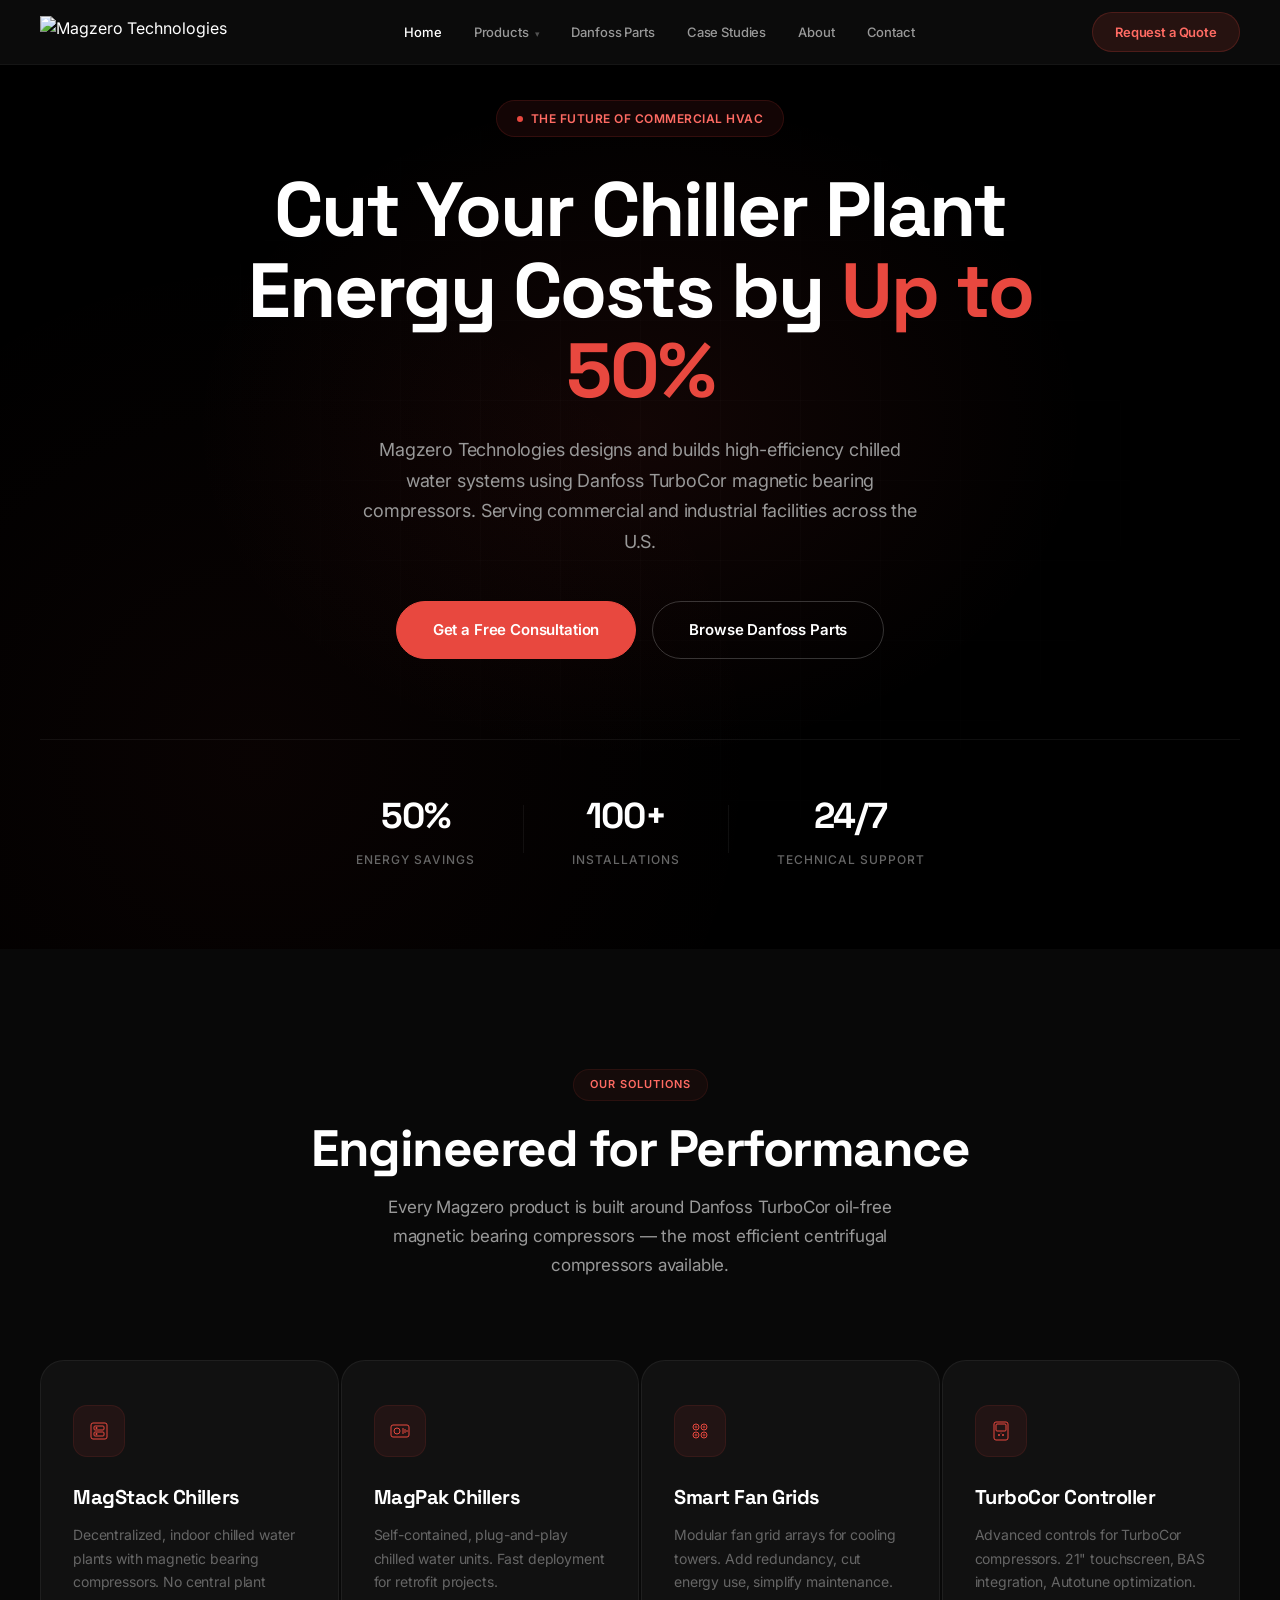
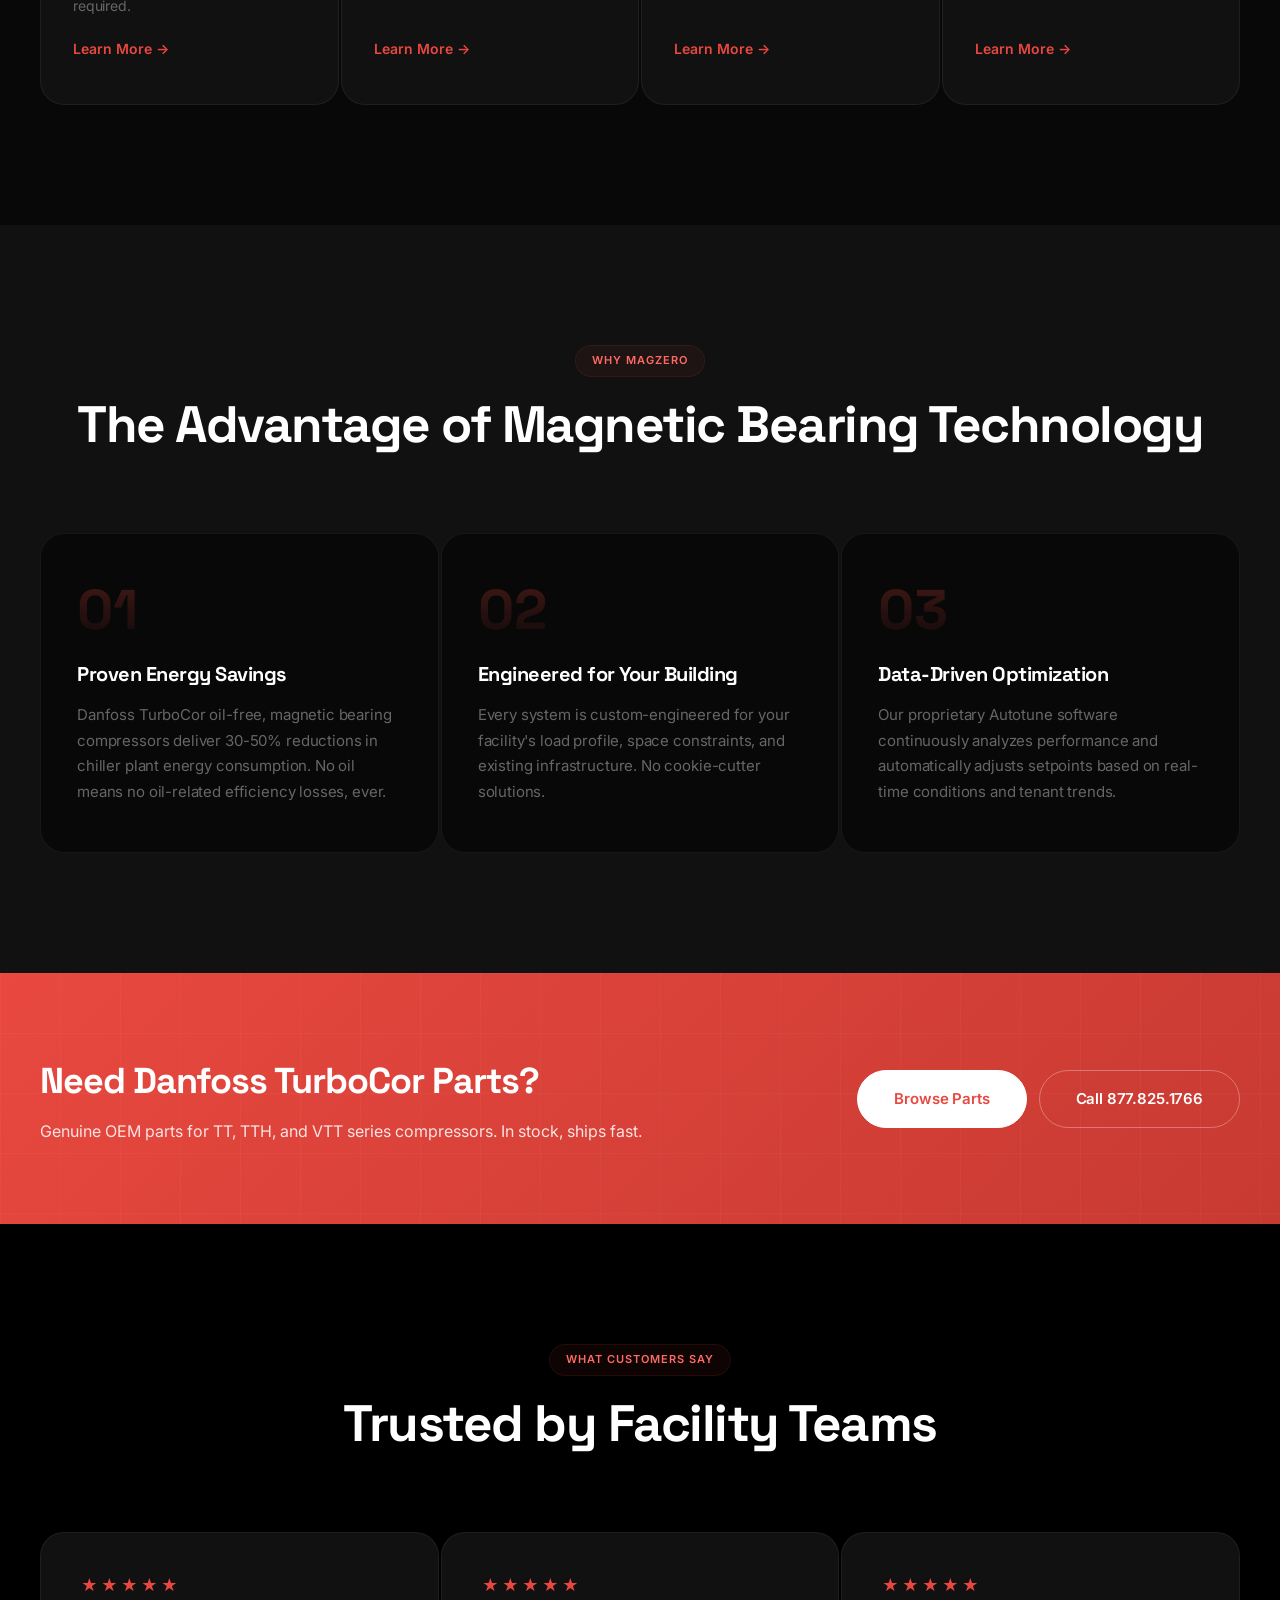
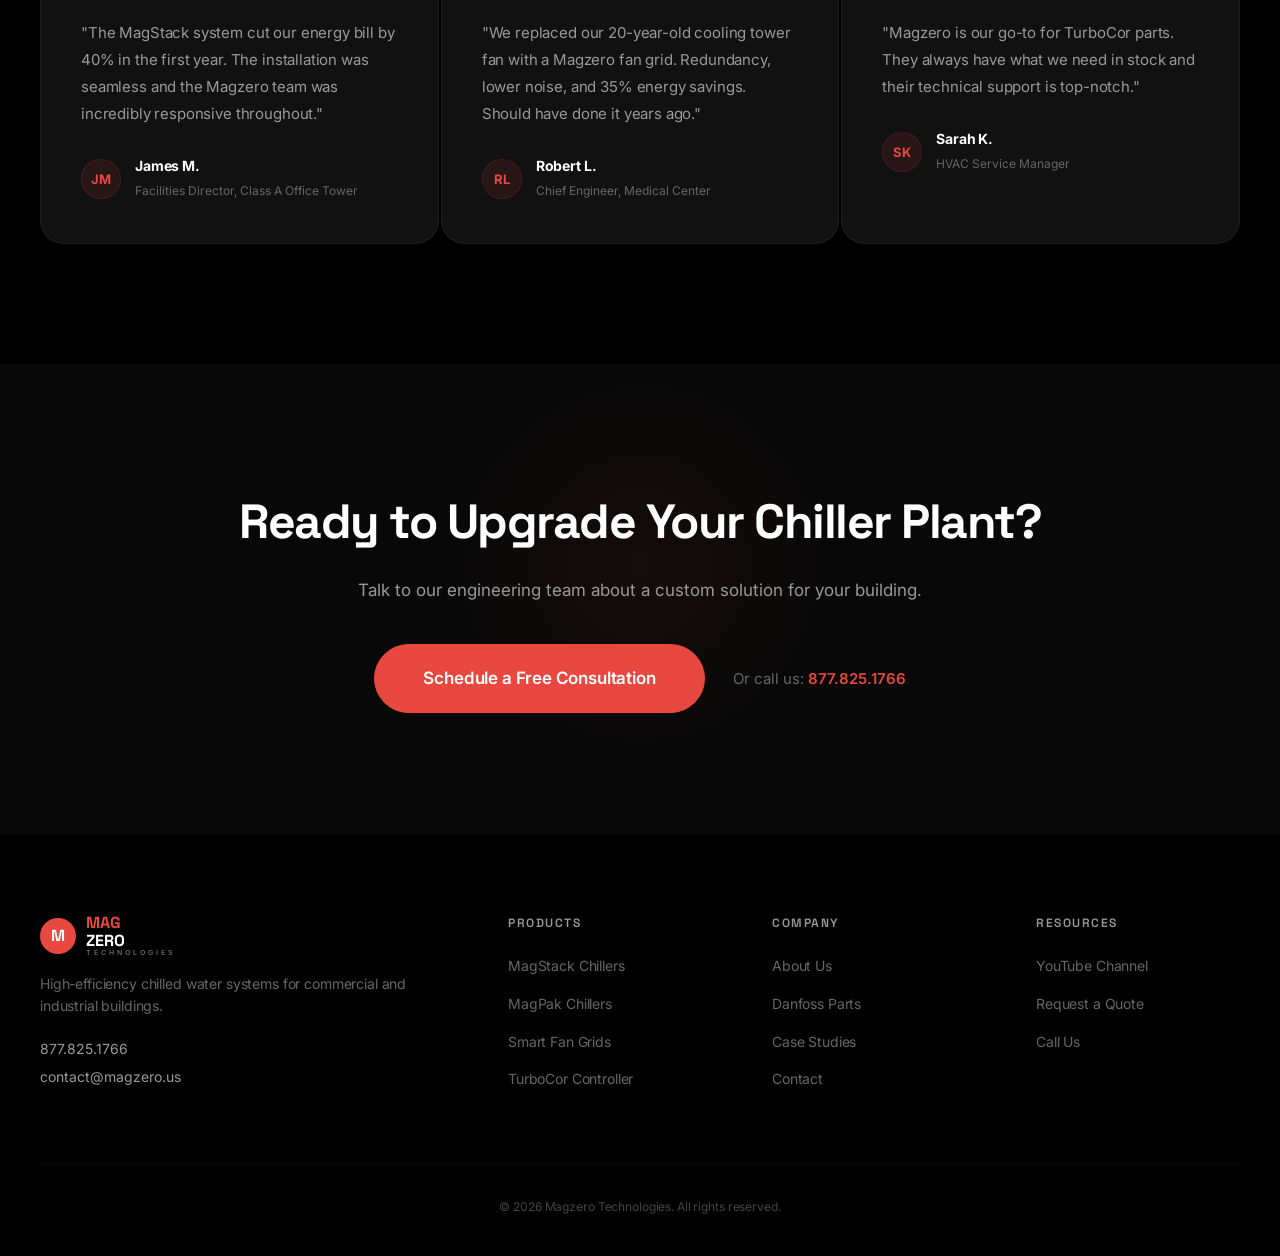
==== commit 1e73c2f0: "Premium Tesla/Apple redesign with real Magzero logo - Ultra-clean dark UI with generous whitespace a" ====
--- a/index.html
+++ b/index.html
@@ -14,11 +14,7 @@
   <nav class="navbar" id="navbar">
     <div class="nav-container">
       <a href="index.html" class="nav-logo">
-        <div class="logo-icon">M</div>
-        <div class="logo-text">
-          <span class="logo-mag">MAG</span><span class="logo-zero">ZERO</span>
-          <span class="logo-sub">TECHNOLOGIES</span>
-        </div>
+        <img src="https://static.wixstatic.com/media/71b5a1_0029285b065c4530a2f1b9e4616e86a5~mv2.png/v1/fill/w_289,h_57,al_c,q_85,usm_0.66_1.00_0.01,enc_avif,quality_auto/MagzeroTech_NoStack_Small.png" alt="Magzero Technologies" class="logo-img">
       </a>
       <ul class="nav-links" id="navLinks">
         <li><a href="index.html" class="active">Home</a></li>
--- a/css/style.css
+++ b/css/style.css
@@ -1,35 +1,48 @@
-/* ===== RESET & BASE ===== */
+/* ===== MAGZERO — Premium Tech UI ===== */
+/* Inspired by Tesla Energy / Apple — ultra-clean, technical, premium */
+
 *, *::before, *::after { box-sizing: border-box; margin: 0; padding: 0; }
 
 :root {
   --red: #E8483F;
   --red-dark: #C73A32;
-  --red-light: #FD6262;
-  --dark: #0D0D0D;
-  --dark-2: #1A1A1A;
-  --dark-3: #2A2A2A;
-  --gray: #888;
-  --gray-light: #B0B0B0;
+  --red-light: #FF6B63;
+  --red-glow: rgba(232, 72, 63, 0.15);
+  --red-glow-strong: rgba(232, 72, 63, 0.3);
+  --dark: #000000;
+  --dark-1: #080808;
+  --dark-2: #111111;
+  --dark-3: #1A1A1A;
+  --dark-4: #222222;
+  --gray: #666;
+  --gray-light: #999;
+  --gray-muted: #444;
   --white: #FFFFFF;
-  --off-white: #F5F5F5;
-  --font-body: 'Inter', -apple-system, sans-serif;
+  --off-white: #F0F0F0;
+  --glass: rgba(255,255,255,0.03);
+  --glass-border: rgba(255,255,255,0.06);
+  --glass-hover: rgba(255,255,255,0.08);
+  --font: 'Inter', -apple-system, BlinkMacSystemFont, 'SF Pro Display', sans-serif;
   --font-heading: 'Space Grotesk', 'Inter', sans-serif;
-  --container: 1200px;
-  --radius: 12px;
-  --radius-lg: 20px;
-  --shadow: 0 4px 24px rgba(0,0,0,0.12);
-  --shadow-lg: 0 12px 48px rgba(0,0,0,0.2);
-  --transition: 0.25s ease;
+  --container: 1280px;
+  --radius: 16px;
+  --radius-sm: 10px;
+  --radius-lg: 24px;
+  --radius-xl: 32px;
+  --transition: 0.3s cubic-bezier(0.4, 0, 0.2, 1);
+  --transition-slow: 0.6s cubic-bezier(0.4, 0, 0.2, 1);
 }
 
 html { scroll-behavior: smooth; }
 
 body {
-  font-family: var(--font-body);
+  font-family: var(--font);
   background: var(--dark);
   color: var(--white);
   line-height: 1.6;
   -webkit-font-smoothing: antialiased;
+  -moz-osx-font-smoothing: grayscale;
+  overflow-x: hidden;
 }
 
 a { text-decoration: none; color: inherit; }
@@ -39,7 +52,7 @@
 .container {
   max-width: var(--container);
   margin: 0 auto;
-  padding: 0 24px;
+  padding: 0 40px;
 }
 
 /* ===== BUTTONS ===== */
@@ -47,15 +60,18 @@
   display: inline-flex;
   align-items: center;
   justify-content: center;
-  padding: 14px 32px;
-  border-radius: 8px;
-  font-family: var(--font-body);
+  padding: 16px 36px;
+  border-radius: 100px;
+  font-family: var(--font);
   font-weight: 600;
   font-size: 15px;
   cursor: pointer;
   transition: all var(--transition);
-  border: 2px solid transparent;
+  border: 1.5px solid transparent;
   white-space: nowrap;
+  letter-spacing: -0.01em;
+  position: relative;
+  overflow: hidden;
 }
 
 .btn-primary {
@@ -67,30 +83,39 @@
   background: var(--red-dark);
   border-color: var(--red-dark);
   transform: translateY(-2px);
-  box-shadow: 0 8px 24px rgba(232,72,63,0.3);
+  box-shadow: 0 8px 32px rgba(232,72,63,0.35), 0 0 0 1px rgba(232,72,63,0.1);
 }
 
 .btn-outline {
   background: transparent;
   color: var(--white);
-  border-color: rgba(255,255,255,0.3);
+  border-color: rgba(255,255,255,0.2);
 }
 .btn-outline:hover {
-  border-color: var(--white);
-  background: rgba(255,255,255,0.05);
+  border-color: rgba(255,255,255,0.5);
+  background: rgba(255,255,255,0.04);
+  transform: translateY(-2px);
 }
 
 .btn-outline-light {
   background: transparent;
   color: var(--white);
-  border-color: rgba(255,255,255,0.4);
+  border-color: rgba(255,255,255,0.3);
 }
 .btn-outline-light:hover {
-  background: rgba(255,255,255,0.1);
+  background: rgba(255,255,255,0.08);
   border-color: var(--white);
 }
 
-.btn-lg { padding: 18px 40px; font-size: 17px; }
+.btn-lg { padding: 20px 48px; font-size: 17px; }
+
+.btn-ghost {
+  background: transparent;
+  color: var(--red);
+  border-color: transparent;
+  padding: 8px 0;
+}
+.btn-ghost:hover { color: var(--red-light); transform: translateX(4px); }
 
 /* ===== NAVBAR ===== */
 .navbar {
@@ -99,32 +124,29 @@
   left: 0;
   right: 0;
   z-index: 1000;
-  background: rgba(13,13,13,0.85);
-  backdrop-filter: blur(20px);
-  -webkit-backdrop-filter: blur(20px);
-  border-bottom: 1px solid rgba(255,255,255,0.06);
-  transition: background var(--transition);
+  background: rgba(0,0,0,0.7);
+  backdrop-filter: saturate(180%) blur(30px);
+  -webkit-backdrop-filter: saturate(180%) blur(30px);
+  border-bottom: 1px solid rgba(255,255,255,0.04);
 }
 
 .nav-container {
   max-width: var(--container);
   margin: 0 auto;
-  padding: 0 24px;
+  padding: 0 40px;
   display: flex;
   align-items: center;
   justify-content: space-between;
-  height: 72px;
-}
-
-.nav-logo {
-  display: flex;
-  align-items: center;
-  gap: 10px;
-}
-
+  height: 64px;
+}
+
+.nav-logo { display: flex; align-items: center; }
+.logo-img { height: 32px; width: auto; }
+
+/* Legacy text logo (used on inner pages) */
 .logo-icon {
-  width: 40px;
-  height: 40px;
+  width: 36px;
+  height: 36px;
   background: var(--red);
   border-radius: 50%;
   display: flex;
@@ -132,107 +154,86 @@
   justify-content: center;
   font-family: var(--font-heading);
   font-weight: 700;
-  font-size: 18px;
+  font-size: 16px;
   color: var(--white);
 }
-
 .logo-text {
   display: flex;
   flex-direction: column;
   line-height: 1.1;
 }
-
-.logo-mag {
-  font-family: var(--font-heading);
-  font-weight: 700;
-  font-size: 18px;
-  color: var(--red);
-}
-
-.logo-zero {
-  font-family: var(--font-heading);
-  font-weight: 700;
-  font-size: 18px;
-  color: var(--white);
-}
-
-.logo-sub {
-  font-size: 8px;
-  font-weight: 600;
-  letter-spacing: 3px;
-  text-transform: uppercase;
-  color: var(--gray);
-}
+.logo-mag { font-family: var(--font-heading); font-weight: 700; font-size: 16px; color: var(--red); }
+.logo-zero { font-family: var(--font-heading); font-weight: 700; font-size: 16px; color: var(--white); }
+.logo-sub { font-size: 7px; font-weight: 600; letter-spacing: 3px; text-transform: uppercase; color: var(--gray); }
 
 .nav-links {
   display: flex;
   align-items: center;
-  gap: 8px;
+  gap: 4px;
 }
 
 .nav-links a {
-  padding: 8px 16px;
-  font-size: 14px;
+  padding: 8px 14px;
+  font-size: 13px;
   font-weight: 500;
   color: var(--gray-light);
-  border-radius: 6px;
-  transition: all var(--transition);
-}
-
+  border-radius: 100px;
+  transition: all var(--transition);
+  letter-spacing: -0.01em;
+}
 .nav-links a:hover, .nav-links a.active {
   color: var(--white);
-  background: rgba(255,255,255,0.06);
 }
 
 .nav-cta {
-  padding: 10px 24px;
+  padding: 9px 22px;
+  background: rgba(232,72,63,0.12);
+  color: var(--red-light) !important;
+  border: 1px solid rgba(232,72,63,0.2);
+  border-radius: 100px;
+  font-size: 13px;
+  font-weight: 600;
+  transition: all var(--transition);
+  letter-spacing: -0.01em;
+}
+.nav-cta:hover {
   background: var(--red);
   color: var(--white) !important;
-  border-radius: 8px;
-  font-size: 14px;
-  font-weight: 600;
-  transition: all var(--transition);
-}
-.nav-cta:hover {
-  background: var(--red-dark);
-  transform: translateY(-1px);
-}
-
-/* Dropdown */
+  border-color: var(--red);
+}
+
 .dropdown { position: relative; }
 .dropdown-menu {
   position: absolute;
   top: 100%;
-  left: 0;
-  background: var(--dark-2);
+  left: 50%;
+  transform: translateX(-50%) translateY(12px);
+  background: rgba(17,17,17,0.95);
+  backdrop-filter: blur(40px);
+  -webkit-backdrop-filter: blur(40px);
   border: 1px solid rgba(255,255,255,0.08);
-  border-radius: 10px;
+  border-radius: var(--radius);
   padding: 8px;
   min-width: 220px;
   opacity: 0;
   visibility: hidden;
-  transform: translateY(8px);
-  transition: all var(--transition);
-  box-shadow: var(--shadow-lg);
+  transition: all var(--transition);
+  box-shadow: 0 20px 60px rgba(0,0,0,0.5);
 }
 .dropdown:hover .dropdown-menu {
   opacity: 1;
   visibility: visible;
-  transform: translateY(0);
+  transform: translateX(-50%) translateY(4px);
 }
 .dropdown-menu a {
   display: block;
-  padding: 10px 14px;
-  border-radius: 6px;
-  font-size: 14px;
-}
-.dropdown-menu a:hover {
-  background: rgba(255,255,255,0.06);
-}
-
-.arrow { font-size: 10px; margin-left: 2px; }
-
-/* Hamburger */
+  padding: 10px 16px;
+  border-radius: 8px;
+  font-size: 13px;
+}
+.dropdown-menu a:hover { background: rgba(255,255,255,0.06); }
+.arrow { font-size: 9px; margin-left: 3px; opacity: 0.5; }
+
 .hamburger {
   display: none;
   flex-direction: column;
@@ -243,8 +244,8 @@
   padding: 8px;
 }
 .hamburger span {
-  width: 24px;
-  height: 2px;
+  width: 22px;
+  height: 1.5px;
   background: var(--white);
   border-radius: 2px;
   transition: all var(--transition);
@@ -256,7 +257,7 @@
   min-height: 100vh;
   display: flex;
   align-items: center;
-  padding: 120px 24px 80px;
+  padding: 100px 40px 80px;
   overflow: hidden;
 }
 
@@ -264,9 +265,21 @@
   position: absolute;
   inset: 0;
   background:
-    radial-gradient(ellipse 80% 60% at 70% 40%, rgba(232,72,63,0.12) 0%, transparent 60%),
-    radial-gradient(ellipse 60% 50% at 20% 80%, rgba(232,72,63,0.06) 0%, transparent 50%),
-    linear-gradient(180deg, var(--dark) 0%, var(--dark-2) 100%);
+    radial-gradient(ellipse 50% 50% at 50% 45%, rgba(232,72,63,0.08) 0%, transparent 70%),
+    radial-gradient(circle at 20% 80%, rgba(232,72,63,0.04) 0%, transparent 40%),
+    var(--dark);
+}
+/* Subtle grid overlay for technical feel */
+.hero-bg::after {
+  content: '';
+  position: absolute;
+  inset: 0;
+  background-image:
+    linear-gradient(rgba(255,255,255,0.015) 1px, transparent 1px),
+    linear-gradient(90deg, rgba(255,255,255,0.015) 1px, transparent 1px);
+  background-size: 80px 80px;
+  mask-image: radial-gradient(ellipse 60% 60% at 50% 50%, black 20%, transparent 70%);
+  -webkit-mask-image: radial-gradient(ellipse 60% 60% at 50% 50%, black 20%, transparent 70%);
 }
 
 .hero-content {
@@ -274,198 +287,264 @@
   max-width: var(--container);
   margin: 0 auto;
   width: 100%;
+  text-align: center;
 }
 
 .hero-badge {
-  display: inline-block;
-  padding: 6px 16px;
-  background: rgba(232,72,63,0.12);
-  border: 1px solid rgba(232,72,63,0.25);
+  display: inline-flex;
+  align-items: center;
+  gap: 8px;
+  padding: 8px 20px;
+  background: rgba(232,72,63,0.08);
+  border: 1px solid rgba(232,72,63,0.15);
   border-radius: 100px;
-  font-size: 13px;
+  font-size: 12px;
   font-weight: 600;
   color: var(--red-light);
-  margin-bottom: 24px;
+  margin-bottom: 32px;
   letter-spacing: 0.5px;
+  text-transform: uppercase;
+}
+.hero-badge::before {
+  content: '';
+  width: 6px;
+  height: 6px;
+  background: var(--red);
+  border-radius: 50%;
+  animation: pulse-dot 2s ease-in-out infinite;
+}
+@keyframes pulse-dot {
+  0%, 100% { opacity: 1; transform: scale(1); }
+  50% { opacity: 0.5; transform: scale(1.5); }
 }
 
 .hero h1 {
   font-family: var(--font-heading);
-  font-size: clamp(36px, 5vw, 64px);
-  font-weight: 800;
-  line-height: 1.1;
-  margin-bottom: 20px;
-  letter-spacing: -1px;
-}
-
-.highlight { color: var(--red); }
+  font-size: clamp(40px, 6vw, 80px);
+  font-weight: 700;
+  line-height: 1.05;
+  margin-bottom: 24px;
+  letter-spacing: -2px;
+  max-width: 900px;
+  margin-left: auto;
+  margin-right: auto;
+}
+
+.highlight {
+  color: var(--red);
+  position: relative;
+}
 
 .hero-sub {
   font-size: 18px;
   color: var(--gray-light);
-  max-width: 600px;
-  margin-bottom: 36px;
+  max-width: 560px;
+  margin: 0 auto 44px;
   line-height: 1.7;
+  letter-spacing: -0.01em;
 }
 
 .hero-actions {
   display: flex;
   gap: 16px;
-  margin-bottom: 60px;
+  margin-bottom: 80px;
+  justify-content: center;
   flex-wrap: wrap;
 }
 
 .hero-stats {
   display: flex;
   align-items: center;
-  gap: 40px;
-  padding-top: 40px;
-  border-top: 1px solid rgba(255,255,255,0.08);
-}
-
-.stat { display: flex; flex-direction: column; }
+  gap: 48px;
+  justify-content: center;
+  padding-top: 48px;
+  border-top: 1px solid rgba(255,255,255,0.06);
+}
+
+.stat { display: flex; flex-direction: column; align-items: center; }
 .stat-number {
   font-family: var(--font-heading);
-  font-size: 32px;
+  font-size: 36px;
   font-weight: 700;
-  color: var(--red);
+  color: var(--white);
+  letter-spacing: -1px;
 }
 .stat-label {
-  font-size: 13px;
+  font-size: 12px;
   color: var(--gray);
   font-weight: 500;
+  text-transform: uppercase;
+  letter-spacing: 1px;
+  margin-top: 4px;
 }
 .stat-divider {
   width: 1px;
-  height: 40px;
-  background: rgba(255,255,255,0.1);
-}
-
-/* ===== SECTION COMMON ===== */
-section { padding: 100px 0; }
+  height: 48px;
+  background: rgba(255,255,255,0.06);
+}
+
+/* ===== SECTIONS ===== */
+section { padding: 120px 0; }
 
 .section-header {
   text-align: center;
-  margin-bottom: 60px;
+  margin-bottom: 80px;
 }
 
 .section-tag {
-  display: inline-block;
-  padding: 6px 14px;
-  background: rgba(232,72,63,0.1);
+  display: inline-flex;
+  align-items: center;
+  gap: 8px;
+  padding: 6px 16px;
+  background: rgba(232,72,63,0.06);
+  border: 1px solid rgba(232,72,63,0.1);
   border-radius: 100px;
-  font-size: 13px;
+  font-size: 11px;
   font-weight: 600;
   color: var(--red-light);
-  margin-bottom: 16px;
-  letter-spacing: 0.5px;
+  margin-bottom: 20px;
+  letter-spacing: 1px;
+  text-transform: uppercase;
 }
 
 .section-header h2 {
   font-family: var(--font-heading);
-  font-size: clamp(28px, 3.5vw, 42px);
+  font-size: clamp(32px, 4vw, 52px);
   font-weight: 700;
   margin-bottom: 16px;
-  letter-spacing: -0.5px;
+  letter-spacing: -1.5px;
+  line-height: 1.1;
 }
 
 .section-header p {
   color: var(--gray-light);
   font-size: 17px;
-  max-width: 600px;
+  max-width: 540px;
   margin: 0 auto;
   line-height: 1.7;
+  letter-spacing: -0.01em;
 }
 
 /* ===== PRODUCTS ===== */
-.products { background: var(--dark); }
+.products { background: var(--dark-1); }
 
 .product-grid {
   display: grid;
   grid-template-columns: repeat(4, 1fr);
-  gap: 24px;
+  gap: 2px;
 }
 
 .product-card {
   background: var(--dark-2);
-  border: 1px solid rgba(255,255,255,0.06);
+  border: 1px solid var(--glass-border);
   border-radius: var(--radius-lg);
-  padding: 36px 28px;
+  padding: 44px 32px;
   transition: all var(--transition);
   display: flex;
   flex-direction: column;
+  position: relative;
+  overflow: hidden;
+}
+.product-card::before {
+  content: '';
+  position: absolute;
+  top: 0;
+  left: 0;
+  right: 0;
+  height: 1px;
+  background: linear-gradient(90deg, transparent, var(--red-glow-strong), transparent);
+  opacity: 0;
+  transition: opacity var(--transition);
 }
 .product-card:hover {
-  border-color: rgba(232,72,63,0.3);
-  transform: translateY(-4px);
-  box-shadow: 0 12px 40px rgba(232,72,63,0.1);
-}
+  background: var(--dark-3);
+  border-color: rgba(232,72,63,0.15);
+  transform: translateY(-6px);
+  box-shadow: 0 24px 64px rgba(0,0,0,0.4), 0 0 0 1px rgba(232,72,63,0.08);
+}
+.product-card:hover::before { opacity: 1; }
 
 .product-icon {
-  width: 56px;
-  height: 56px;
-  background: rgba(232,72,63,0.1);
+  width: 52px;
+  height: 52px;
+  background: rgba(232,72,63,0.08);
+  border: 1px solid rgba(232,72,63,0.1);
   border-radius: 14px;
   display: flex;
   align-items: center;
   justify-content: center;
-  margin-bottom: 20px;
+  margin-bottom: 24px;
   color: var(--red);
-}
-.product-icon svg { width: 28px; height: 28px; }
+  transition: all var(--transition);
+}
+.product-card:hover .product-icon {
+  background: rgba(232,72,63,0.12);
+  border-color: rgba(232,72,63,0.2);
+}
+.product-icon svg { width: 24px; height: 24px; }
 
 .product-card h3 {
   font-family: var(--font-heading);
   font-size: 20px;
   font-weight: 700;
   margin-bottom: 10px;
+  letter-spacing: -0.5px;
 }
 
 .product-card p {
-  color: var(--gray-light);
+  color: var(--gray);
   font-size: 14px;
-  line-height: 1.6;
+  line-height: 1.7;
   flex: 1;
+  letter-spacing: -0.01em;
 }
 
 .card-link {
-  display: inline-block;
-  margin-top: 16px;
+  display: inline-flex;
+  align-items: center;
+  gap: 6px;
+  margin-top: 20px;
   font-size: 14px;
   font-weight: 600;
   color: var(--red);
-  transition: color var(--transition);
-}
-.product-card:hover .card-link { color: var(--red-light); }
+  transition: all var(--transition);
+}
+.product-card:hover .card-link { color: var(--red-light); transform: translateX(4px); }
 
 /* ===== WHY SECTION ===== */
 .why-section {
   background: var(--dark-2);
+  position: relative;
 }
 
 .why-grid {
   display: grid;
   grid-template-columns: repeat(3, 1fr);
-  gap: 32px;
+  gap: 2px;
 }
 
 .why-card {
-  padding: 40px 32px;
-  background: var(--dark);
-  border: 1px solid rgba(255,255,255,0.06);
+  padding: 48px 36px;
+  background: var(--dark-1);
+  border: 1px solid var(--glass-border);
   border-radius: var(--radius-lg);
   transition: all var(--transition);
+  position: relative;
 }
 .why-card:hover {
-  border-color: rgba(232,72,63,0.2);
+  border-color: rgba(255,255,255,0.1);
+  background: var(--dark-3);
 }
 
 .why-number {
   font-family: var(--font-heading);
-  font-size: 48px;
+  font-size: 56px;
   font-weight: 700;
-  color: rgba(232,72,63,0.2);
-  margin-bottom: 16px;
+  background: linear-gradient(180deg, rgba(232,72,63,0.25) 0%, rgba(232,72,63,0.05) 100%);
+  -webkit-background-clip: text;
+  -webkit-text-fill-color: transparent;
+  background-clip: text;
+  margin-bottom: 20px;
   line-height: 1;
 }
 
@@ -474,18 +553,31 @@
   font-size: 20px;
   font-weight: 700;
   margin-bottom: 12px;
+  letter-spacing: -0.5px;
 }
 
 .why-card p {
-  color: var(--gray-light);
+  color: var(--gray);
   font-size: 15px;
   line-height: 1.7;
+  letter-spacing: -0.01em;
 }
 
 /* ===== PARTS BANNER ===== */
 .parts-banner {
-  background: var(--red);
-  padding: 60px 0;
+  background: linear-gradient(135deg, var(--red) 0%, var(--red-dark) 100%);
+  padding: 80px 0;
+  position: relative;
+  overflow: hidden;
+}
+.parts-banner::before {
+  content: '';
+  position: absolute;
+  inset: 0;
+  background-image:
+    linear-gradient(rgba(255,255,255,0.03) 1px, transparent 1px),
+    linear-gradient(90deg, rgba(255,255,255,0.03) 1px, transparent 1px);
+  background-size: 60px 60px;
 }
 
 .banner-content {
@@ -494,25 +586,19 @@
   justify-content: space-between;
   gap: 40px;
   flex-wrap: wrap;
+  position: relative;
 }
 
 .banner-text h2 {
   font-family: var(--font-heading);
-  font-size: 32px;
+  font-size: 36px;
   font-weight: 700;
   margin-bottom: 8px;
-}
-
-.banner-text p {
-  font-size: 16px;
-  opacity: 0.9;
-}
-
-.banner-actions {
-  display: flex;
-  gap: 12px;
-  flex-wrap: wrap;
-}
+  letter-spacing: -1px;
+}
+.banner-text p { font-size: 16px; opacity: 0.85; }
+
+.banner-actions { display: flex; gap: 12px; flex-wrap: wrap; }
 
 .parts-banner .btn-primary {
   background: var(--white);
@@ -521,7 +607,7 @@
 }
 .parts-banner .btn-primary:hover {
   background: var(--off-white);
-  box-shadow: 0 8px 24px rgba(0,0,0,0.2);
+  box-shadow: 0 12px 32px rgba(0,0,0,0.25);
 }
 
 /* ===== TESTIMONIALS ===== */
@@ -530,55 +616,60 @@
 .testimonial-grid {
   display: grid;
   grid-template-columns: repeat(3, 1fr);
-  gap: 24px;
+  gap: 2px;
 }
 
 .testimonial-card {
   background: var(--dark-2);
-  border: 1px solid rgba(255,255,255,0.06);
+  border: 1px solid var(--glass-border);
   border-radius: var(--radius-lg);
-  padding: 32px;
+  padding: 40px;
+  transition: all var(--transition);
+}
+.testimonial-card:hover {
+  border-color: rgba(255,255,255,0.1);
 }
 
 .stars {
-  color: #F5A623;
-  font-size: 18px;
-  margin-bottom: 16px;
-  letter-spacing: 2px;
+  color: var(--red);
+  font-size: 16px;
+  margin-bottom: 20px;
+  letter-spacing: 3px;
 }
 
 .testimonial-card > p {
   color: var(--gray-light);
   font-size: 15px;
-  line-height: 1.7;
-  margin-bottom: 24px;
-  font-style: italic;
+  line-height: 1.8;
+  margin-bottom: 28px;
+  letter-spacing: -0.01em;
 }
 
 .testimonial-author {
   display: flex;
   align-items: center;
-  gap: 12px;
+  gap: 14px;
 }
 
 .author-avatar {
-  width: 44px;
-  height: 44px;
-  background: rgba(232,72,63,0.15);
+  width: 40px;
+  height: 40px;
+  background: rgba(232,72,63,0.1);
   color: var(--red);
   border-radius: 50%;
   display: flex;
   align-items: center;
   justify-content: center;
   font-weight: 700;
-  font-size: 14px;
+  font-size: 13px;
+  border: 1px solid rgba(232,72,63,0.15);
 }
 
 .testimonial-author strong {
   display: block;
   font-size: 14px;
-}
-
+  letter-spacing: -0.01em;
+}
 .testimonial-author span {
   font-size: 12px;
   color: var(--gray);
@@ -586,53 +677,67 @@
 
 /* ===== CTA SECTION ===== */
 .cta-section {
-  background: var(--dark-2);
+  background: var(--dark-1);
   text-align: center;
-  padding: 100px 24px;
+  padding: 120px 40px;
+  position: relative;
+}
+.cta-section::before {
+  content: '';
+  position: absolute;
+  top: 0;
+  left: 50%;
+  transform: translateX(-50%);
+  width: 400px;
+  height: 400px;
+  background: radial-gradient(circle, rgba(232,72,63,0.06) 0%, transparent 70%);
+  pointer-events: none;
 }
 
 .cta-section h2 {
   font-family: var(--font-heading);
-  font-size: clamp(28px, 3.5vw, 42px);
+  font-size: clamp(32px, 4vw, 48px);
   font-weight: 700;
-  margin-bottom: 12px;
+  margin-bottom: 16px;
+  letter-spacing: -1.5px;
+  position: relative;
 }
 
 .cta-section p {
   color: var(--gray-light);
   font-size: 17px;
-  margin-bottom: 36px;
+  margin-bottom: 40px;
+  position: relative;
 }
 
 .cta-actions {
   display: flex;
   align-items: center;
   justify-content: center;
-  gap: 24px;
+  gap: 28px;
   flex-wrap: wrap;
+  position: relative;
 }
 
 .cta-phone {
   font-size: 15px;
-  color: var(--gray-light);
-}
-.cta-phone a {
-  color: var(--red);
-  font-weight: 600;
-}
+  color: var(--gray);
+}
+.cta-phone a { color: var(--red); font-weight: 600; }
+.cta-phone a:hover { color: var(--red-light); }
 
 /* ===== FOOTER ===== */
 .footer {
   background: var(--dark);
-  border-top: 1px solid rgba(255,255,255,0.06);
-  padding: 60px 0 30px;
+  border-top: 1px solid rgba(255,255,255,0.04);
+  padding: 80px 0 40px;
 }
 
 .footer-grid {
   display: grid;
   grid-template-columns: 2fr 1fr 1fr 1fr;
-  gap: 48px;
-  margin-bottom: 48px;
+  gap: 60px;
+  margin-bottom: 60px;
 }
 
 .footer-logo {
@@ -646,13 +751,14 @@
   color: var(--gray);
   font-size: 14px;
   line-height: 1.6;
-  margin-bottom: 16px;
+  margin-bottom: 20px;
+  letter-spacing: -0.01em;
 }
 
 .footer-contact-info {
   display: flex;
   flex-direction: column;
-  gap: 4px;
+  gap: 6px;
 }
 .footer-contact-info a {
   color: var(--gray-light);
@@ -663,60 +769,71 @@
 
 .footer-links h4 {
   font-family: var(--font-heading);
-  font-size: 14px;
+  font-size: 12px;
   font-weight: 600;
-  margin-bottom: 16px;
-  color: var(--white);
-}
-
-.footer-links li { margin-bottom: 10px; }
+  margin-bottom: 20px;
+  color: var(--gray-light);
+  text-transform: uppercase;
+  letter-spacing: 1.5px;
+}
+
+.footer-links li { margin-bottom: 12px; }
 .footer-links a {
   font-size: 14px;
   color: var(--gray);
   transition: color var(--transition);
+  letter-spacing: -0.01em;
 }
 .footer-links a:hover { color: var(--white); }
 
 .footer-bottom {
-  padding-top: 24px;
-  border-top: 1px solid rgba(255,255,255,0.06);
+  padding-top: 32px;
+  border-top: 1px solid rgba(255,255,255,0.04);
   text-align: center;
 }
 .footer-bottom p {
-  font-size: 13px;
-  color: var(--gray);
-}
-
-/* ===== RESPONSIVE ===== */
-@media (max-width: 1024px) {
-  .product-grid { grid-template-columns: repeat(2, 1fr); }
-  .why-grid { grid-template-columns: repeat(2, 1fr); }
-  .testimonial-grid { grid-template-columns: repeat(2, 1fr); }
-  .footer-grid { grid-template-columns: repeat(2, 1fr); gap: 32px; }
+  font-size: 12px;
+  color: var(--gray-muted);
+  letter-spacing: -0.01em;
 }
 
 /* ===== PAGE HERO (Inner Pages) ===== */
 .page-hero {
-  padding: 140px 0 80px;
+  padding: 160px 0 100px;
   background:
-    radial-gradient(ellipse 80% 60% at 50% 30%, rgba(232,72,63,0.08) 0%, transparent 60%),
-    linear-gradient(180deg, var(--dark) 0%, var(--dark-2) 100%);
-}
-.page-hero.compact { padding: 140px 0 60px; }
+    radial-gradient(ellipse 50% 50% at 50% 30%, rgba(232,72,63,0.06) 0%, transparent 60%),
+    var(--dark);
+  position: relative;
+}
+.page-hero::after {
+  content: '';
+  position: absolute;
+  inset: 0;
+  background-image:
+    linear-gradient(rgba(255,255,255,0.012) 1px, transparent 1px),
+    linear-gradient(90deg, rgba(255,255,255,0.012) 1px, transparent 1px);
+  background-size: 80px 80px;
+  mask-image: radial-gradient(ellipse 50% 60% at 50% 40%, black 10%, transparent 70%);
+  -webkit-mask-image: radial-gradient(ellipse 50% 60% at 50% 40%, black 10%, transparent 70%);
+  pointer-events: none;
+}
+.page-hero.compact { padding: 160px 0 80px; }
+.page-hero .container { position: relative; z-index: 1; }
 .page-hero h1 {
   font-family: var(--font-heading);
-  font-size: clamp(36px, 5vw, 56px);
-  font-weight: 800;
-  line-height: 1.1;
+  font-size: clamp(40px, 5.5vw, 64px);
+  font-weight: 700;
+  line-height: 1.05;
   margin-bottom: 16px;
-  letter-spacing: -1px;
+  letter-spacing: -2px;
 }
 .page-hero .hero-sub {
   font-size: 18px;
   color: var(--gray-light);
-  max-width: 600px;
+  max-width: 560px;
   line-height: 1.7;
-  margin-bottom: 32px;
+  margin-bottom: 36px;
+  letter-spacing: -0.01em;
 }
 .page-hero .hero-actions { margin-bottom: 0; }
 
@@ -729,87 +846,80 @@
 }
 .specs-table th,
 .specs-table td {
-  padding: 16px 20px;
+  padding: 18px 24px;
   text-align: left;
-  border-bottom: 1px solid rgba(255,255,255,0.08);
+  border-bottom: 1px solid rgba(255,255,255,0.05);
 }
 .specs-table th {
   font-weight: 600;
   color: var(--red);
-  font-size: 13px;
+  font-size: 11px;
   text-transform: uppercase;
-  letter-spacing: 1px;
+  letter-spacing: 1.5px;
 }
 .specs-table td:first-child {
   font-weight: 600;
   color: var(--white);
   width: 40%;
+  font-size: 14px;
+  letter-spacing: -0.01em;
 }
 .specs-table td:not(:first-child) {
   color: var(--gray-light);
+  font-size: 14px;
 }
 .specs-table.comparison th { background: var(--dark-3); }
 .specs-note {
   text-align: center;
   color: var(--gray);
+  font-size: 13px;
+  margin-top: 28px;
+  font-style: italic;
+}
+
+/* ===== PARTS LIST ===== */
+.parts-list { margin: 16px 0; padding-left: 0; }
+.parts-list li {
+  padding: 8px 0 8px 20px;
+  color: var(--gray);
   font-size: 14px;
-  margin-top: 24px;
-  font-style: italic;
-}
-
-/* ===== PARTS LIST ===== */
-.parts-list {
-  margin: 16px 0;
-  padding-left: 0;
-}
-.parts-list li {
-  padding: 6px 0;
-  color: var(--gray-light);
-  font-size: 14px;
-  border-bottom: 1px solid rgba(255,255,255,0.04);
-  position: relative;
-  padding-left: 16px;
+  border-bottom: 1px solid rgba(255,255,255,0.03);
+  position: relative;
 }
 .parts-list li::before {
   content: '';
   position: absolute;
   left: 0;
-  top: 14px;
-  width: 6px;
-  height: 6px;
+  top: 16px;
+  width: 5px;
+  height: 5px;
   background: var(--red);
   border-radius: 50%;
 }
 
-/* Three column grid */
 .product-grid.three-col { grid-template-columns: repeat(3, 1fr); }
-.why-grid.four-col {
-  grid-template-columns: repeat(4, 1fr);
-}
+.why-grid.four-col { grid-template-columns: repeat(4, 1fr); }
 .why-grid.four-col .why-number {
   font-size: 28px;
-  color: var(--red);
+  -webkit-text-fill-color: var(--red);
+  background: none;
 }
 
 /* ===== APPLICATION GRID ===== */
-.app-grid {
-  display: grid;
-  grid-template-columns: repeat(3, 1fr);
-  gap: 16px;
-}
+.app-grid { display: grid; grid-template-columns: repeat(3, 1fr); gap: 2px; }
 .app-item {
-  padding: 24px;
+  padding: 28px;
   background: var(--dark-2);
-  border: 1px solid rgba(255,255,255,0.06);
+  border: 1px solid var(--glass-border);
   border-radius: var(--radius);
   font-weight: 500;
-  font-size: 15px;
+  font-size: 14px;
   text-align: center;
-  transition: all var(--transition);
-}
-.app-item:hover {
-  border-color: rgba(232,72,63,0.3);
-}
+  color: var(--gray-light);
+  transition: all var(--transition);
+  letter-spacing: -0.01em;
+}
+.app-item:hover { border-color: rgba(232,72,63,0.2); color: var(--white); }
 
 /* ===== BEFORE / AFTER ===== */
 .before-after {
@@ -821,281 +931,174 @@
 }
 .ba-card {
   flex: 1;
-  max-width: 400px;
+  max-width: 420px;
   background: var(--dark);
-  border: 1px solid rgba(255,255,255,0.08);
+  border: 1px solid var(--glass-border);
   border-radius: var(--radius-lg);
-  padding: 36px;
+  padding: 40px;
 }
 .ba-card.highlight-card {
-  border-color: var(--red);
-  background: rgba(232,72,63,0.05);
+  border-color: rgba(232,72,63,0.3);
+  background: rgba(232,72,63,0.03);
 }
 .ba-label {
   display: inline-block;
-  padding: 4px 12px;
+  padding: 4px 14px;
   border-radius: 100px;
-  font-size: 12px;
+  font-size: 11px;
   font-weight: 700;
   text-transform: uppercase;
-  letter-spacing: 1px;
-  margin-bottom: 12px;
-}
-.ba-label.before { background: rgba(255,255,255,0.08); color: var(--gray); }
-.ba-label.after { background: rgba(232,72,63,0.2); color: var(--red-light); }
-.ba-card h3 {
-  font-family: var(--font-heading);
-  font-size: 20px;
+  letter-spacing: 1.5px;
   margin-bottom: 16px;
 }
+.ba-label.before { background: rgba(255,255,255,0.06); color: var(--gray); }
+.ba-label.after { background: rgba(232,72,63,0.15); color: var(--red-light); }
+.ba-card h3 { font-family: var(--font-heading); font-size: 20px; margin-bottom: 20px; letter-spacing: -0.5px; }
 .ba-list li {
-  padding: 8px 0;
-  font-size: 15px;
-  color: var(--gray-light);
-  border-bottom: 1px solid rgba(255,255,255,0.04);
-  padding-left: 20px;
+  padding: 10px 0 10px 22px;
+  font-size: 14px;
+  color: var(--gray);
+  border-bottom: 1px solid rgba(255,255,255,0.03);
   position: relative;
 }
 .ba-list li::before {
   content: '';
   position: absolute;
   left: 0;
-  top: 16px;
-  width: 8px;
-  height: 8px;
+  top: 18px;
+  width: 6px;
+  height: 6px;
   border-radius: 50%;
 }
-.ba-card:not(.highlight-card) .ba-list li::before { background: var(--gray); }
+.ba-card:not(.highlight-card) .ba-list li::before { background: var(--gray-muted); }
 .highlight-card .ba-list li::before { background: var(--red); }
-.ba-arrow {
-  display: flex;
-  align-items: center;
-  font-size: 32px;
-  color: var(--red);
-  font-weight: 700;
-}
+.ba-arrow { display: flex; align-items: center; font-size: 28px; color: var(--red); font-weight: 700; }
 
 /* ===== ABOUT PAGE ===== */
-.about-content { padding: 80px 0; }
-.about-grid {
-  display: grid;
-  grid-template-columns: 1fr 1fr;
-  gap: 60px;
-}
-.about-text h2 {
-  font-family: var(--font-heading);
-  font-size: 28px;
-  margin-bottom: 20px;
-}
-.about-text p {
-  color: var(--gray-light);
-  font-size: 16px;
-  line-height: 1.8;
-  margin-bottom: 16px;
-}
-.about-list {
-  padding: 0;
-}
-.about-list li {
-  padding: 12px 0;
-  border-bottom: 1px solid rgba(255,255,255,0.06);
-  color: var(--gray-light);
-  font-size: 15px;
-  line-height: 1.6;
-}
+.about-content { padding: 100px 0; }
+.about-grid { display: grid; grid-template-columns: 1fr 1fr; gap: 80px; }
+.about-text h2 { font-family: var(--font-heading); font-size: 28px; margin-bottom: 24px; letter-spacing: -0.5px; }
+.about-text p { color: var(--gray); font-size: 16px; line-height: 1.8; margin-bottom: 16px; letter-spacing: -0.01em; }
+.about-list { padding: 0; }
+.about-list li { padding: 14px 0; border-bottom: 1px solid rgba(255,255,255,0.04); color: var(--gray); font-size: 15px; line-height: 1.7; }
 .about-list li strong { color: var(--white); }
 
 /* ===== CONTACT PAGE ===== */
-.contact-section { padding: 60px 0 100px; }
-.contact-grid {
-  display: grid;
-  grid-template-columns: 1fr 1.5fr;
-  gap: 60px;
-  align-items: start;
-}
-.contact-info h2,
-.contact-form-wrap h2 {
-  font-family: var(--font-heading);
-  font-size: 24px;
-  margin-bottom: 24px;
-}
-.contact-item {
-  display: flex;
-  align-items: flex-start;
-  gap: 16px;
-  padding: 16px 0;
-  border-bottom: 1px solid rgba(255,255,255,0.06);
-}
+.contact-section { padding: 80px 0 120px; }
+.contact-grid { display: grid; grid-template-columns: 1fr 1.5fr; gap: 80px; align-items: start; }
+.contact-info h2, .contact-form-wrap h2 { font-family: var(--font-heading); font-size: 24px; margin-bottom: 28px; letter-spacing: -0.5px; }
+.contact-item { display: flex; align-items: flex-start; gap: 16px; padding: 18px 0; border-bottom: 1px solid rgba(255,255,255,0.04); }
 .contact-icon {
-  font-size: 20px;
+  font-size: 18px;
   width: 44px;
   height: 44px;
-  background: rgba(232,72,63,0.1);
-  border-radius: 10px;
+  background: rgba(232,72,63,0.06);
+  border: 1px solid rgba(232,72,63,0.1);
+  border-radius: 12px;
   display: flex;
   align-items: center;
   justify-content: center;
   flex-shrink: 0;
 }
-.contact-item strong {
-  display: block;
-  font-size: 14px;
-  margin-bottom: 2px;
-}
-.contact-item a,
-.contact-item span {
+.contact-item strong { display: block; font-size: 13px; margin-bottom: 2px; letter-spacing: -0.01em; }
+.contact-item a, .contact-item span { font-size: 14px; color: var(--gray); }
+.contact-item a:hover { color: var(--red); }
+.contact-cta {
+  margin-top: 36px;
+  padding: 28px;
+  background: rgba(232,72,63,0.04);
+  border: 1px solid rgba(232,72,63,0.1);
+  border-radius: var(--radius);
+}
+.contact-cta h3 { font-family: var(--font-heading); font-size: 18px; margin-bottom: 8px; }
+.contact-cta p { font-size: 14px; color: var(--gray); margin-bottom: 20px; }
+
+.contact-form { display: flex; flex-direction: column; gap: 24px; }
+.form-row { display: grid; grid-template-columns: 1fr 1fr; gap: 24px; }
+.form-group { display: flex; flex-direction: column; gap: 8px; }
+.form-group label { font-size: 12px; font-weight: 600; color: var(--gray); text-transform: uppercase; letter-spacing: 1px; }
+.form-group input, .form-group select, .form-group textarea {
+  padding: 14px 18px;
+  background: var(--dark-2);
+  border: 1px solid rgba(255,255,255,0.06);
+  border-radius: var(--radius-sm);
+  color: var(--white);
+  font-family: var(--font);
   font-size: 15px;
-  color: var(--gray-light);
-}
-.contact-item a:hover { color: var(--red); }
-
-.contact-cta {
-  margin-top: 32px;
-  padding: 24px;
-  background: rgba(232,72,63,0.08);
-  border: 1px solid rgba(232,72,63,0.2);
-  border-radius: var(--radius);
-}
-.contact-cta h3 {
-  font-family: var(--font-heading);
-  font-size: 18px;
-  margin-bottom: 8px;
-}
-.contact-cta p {
-  font-size: 14px;
-  color: var(--gray-light);
-  margin-bottom: 16px;
-}
-
-.contact-form {
-  display: flex;
-  flex-direction: column;
-  gap: 20px;
-}
-.form-row {
-  display: grid;
-  grid-template-columns: 1fr 1fr;
-  gap: 20px;
-}
-.form-group { display: flex; flex-direction: column; gap: 6px; }
-.form-group label {
-  font-size: 13px;
-  font-weight: 600;
-  color: var(--gray-light);
-}
-.form-group input,
-.form-group select,
-.form-group textarea {
-  padding: 12px 16px;
-  background: var(--dark-2);
-  border: 1px solid rgba(255,255,255,0.1);
-  border-radius: 8px;
-  color: var(--white);
-  font-family: var(--font-body);
-  font-size: 15px;
-  transition: border-color var(--transition);
-}
-.form-group input:focus,
-.form-group select:focus,
-.form-group textarea:focus {
+  transition: all var(--transition);
+  letter-spacing: -0.01em;
+}
+.form-group input:focus, .form-group select:focus, .form-group textarea:focus {
   outline: none;
   border-color: var(--red);
+  box-shadow: 0 0 0 3px rgba(232,72,63,0.1);
 }
 .form-group select { cursor: pointer; }
-.form-group textarea { resize: vertical; min-height: 120px; }
+.form-group textarea { resize: vertical; min-height: 140px; }
 .form-submit { align-self: flex-start; }
 
 /* ===== CASE STUDIES ===== */
-.case-studies-section { padding: 60px 0 100px; }
+.case-studies-section { padding: 80px 0 120px; }
 .case-study-card {
   background: var(--dark-2);
-  border: 1px solid rgba(255,255,255,0.06);
-  border-radius: var(--radius-lg);
-  padding: 48px;
+  border: 1px solid var(--glass-border);
+  border-radius: var(--radius-xl);
+  padding: 56px;
   margin-bottom: 32px;
-}
-.cs-header { margin-bottom: 32px; }
+  transition: all var(--transition);
+}
+.case-study-card:hover { border-color: rgba(255,255,255,0.1); }
+.cs-header { margin-bottom: 36px; }
 .cs-tag {
   display: inline-block;
-  padding: 4px 12px;
-  background: rgba(232,72,63,0.12);
+  padding: 5px 14px;
+  background: rgba(232,72,63,0.08);
+  border: 1px solid rgba(232,72,63,0.12);
   border-radius: 100px;
-  font-size: 12px;
+  font-size: 11px;
   font-weight: 600;
   color: var(--red-light);
-  margin-bottom: 12px;
-  text-transform: uppercase;
-  letter-spacing: 0.5px;
-}
-.cs-header h2 {
-  font-family: var(--font-heading);
-  font-size: 28px;
-}
-.cs-grid {
-  display: grid;
-  grid-template-columns: 1fr 1fr;
-  gap: 40px;
-  margin-bottom: 36px;
-}
-.cs-detail h3 {
-  font-family: var(--font-heading);
-  font-size: 16px;
-  color: var(--red);
-  margin-bottom: 8px;
+  margin-bottom: 16px;
   text-transform: uppercase;
   letter-spacing: 1px;
 }
-.cs-detail p {
-  color: var(--gray-light);
-  font-size: 15px;
-  line-height: 1.7;
-}
-.cs-results h3 {
-  font-family: var(--font-heading);
-  font-size: 16px;
-  color: var(--red);
-  text-transform: uppercase;
-  letter-spacing: 1px;
-  margin-bottom: 16px;
-}
-.results-grid {
-  display: grid;
-  grid-template-columns: repeat(4, 1fr);
-  gap: 16px;
-}
+.cs-header h2 { font-family: var(--font-heading); font-size: 28px; letter-spacing: -1px; }
+.cs-grid { display: grid; grid-template-columns: 1fr 1fr; gap: 48px; margin-bottom: 40px; }
+.cs-detail h3 { font-family: var(--font-heading); font-size: 12px; color: var(--red); margin-bottom: 10px; text-transform: uppercase; letter-spacing: 1.5px; }
+.cs-detail p { color: var(--gray); font-size: 15px; line-height: 1.8; letter-spacing: -0.01em; }
+.cs-results h3 { font-family: var(--font-heading); font-size: 12px; color: var(--red); text-transform: uppercase; letter-spacing: 1.5px; margin-bottom: 20px; }
+.results-grid { display: grid; grid-template-columns: repeat(4, 1fr); gap: 2px; }
 .result-item {
   background: var(--dark);
+  border: 1px solid var(--glass-border);
   border-radius: var(--radius);
-  padding: 24px;
+  padding: 28px;
   text-align: center;
   display: flex;
   flex-direction: column;
-  gap: 4px;
-}
-.result-number {
-  font-family: var(--font-heading);
-  font-size: 32px;
-  font-weight: 700;
-  color: var(--red);
-}
-.result-label {
-  font-size: 13px;
-  color: var(--gray);
-  font-weight: 500;
-}
-
-/* ===== RESPONSIVE (Inner Pages) ===== */
+  gap: 6px;
+}
+.result-number { font-family: var(--font-heading); font-size: 36px; font-weight: 700; color: var(--white); letter-spacing: -1px; }
+.result-label { font-size: 12px; color: var(--gray); font-weight: 500; text-transform: uppercase; letter-spacing: 0.5px; }
+
+/* ===== RESPONSIVE ===== */
 @media (max-width: 1024px) {
+  .product-grid { grid-template-columns: repeat(2, 1fr); }
   .product-grid.three-col { grid-template-columns: repeat(2, 1fr); }
+  .why-grid { grid-template-columns: repeat(2, 1fr); }
   .why-grid.four-col { grid-template-columns: repeat(2, 1fr); }
+  .testimonial-grid { grid-template-columns: repeat(2, 1fr); }
+  .footer-grid { grid-template-columns: repeat(2, 1fr); gap: 40px; }
   .app-grid { grid-template-columns: repeat(2, 1fr); }
   .results-grid { grid-template-columns: repeat(2, 1fr); }
   .cs-grid { grid-template-columns: 1fr; }
-  .about-grid { grid-template-columns: 1fr; gap: 40px; }
+  .about-grid { grid-template-columns: 1fr; gap: 48px; }
   .contact-grid { grid-template-columns: 1fr; }
 }
 
 @media (max-width: 768px) {
+  .container { padding: 0 24px; }
+  .nav-container { padding: 0 24px; }
   .nav-links { display: none; }
   .nav-cta { display: none; }
   .hamburger { display: flex; }
@@ -1104,11 +1107,13 @@
     display: flex;
     flex-direction: column;
     position: absolute;
-    top: 72px;
+    top: 64px;
     left: 0;
     right: 0;
-    background: var(--dark-2);
-    border-bottom: 1px solid rgba(255,255,255,0.06);
+    background: rgba(0,0,0,0.95);
+    backdrop-filter: blur(40px);
+    -webkit-backdrop-filter: blur(40px);
+    border-bottom: 1px solid rgba(255,255,255,0.04);
     padding: 24px;
     gap: 4px;
   }
@@ -1117,22 +1122,20 @@
     opacity: 1;
     visibility: visible;
     transform: none;
-    background: rgba(255,255,255,0.03);
+    background: rgba(255,255,255,0.02);
     margin-top: 4px;
     box-shadow: none;
   }
 
-  .hero { min-height: auto; padding: 120px 24px 60px; }
-  .hero h1 { font-size: 32px; }
-  .hero-stats { flex-direction: column; align-items: flex-start; gap: 20px; }
+  .hero { min-height: auto; padding: 140px 24px 80px; }
+  .hero h1 { font-size: 36px; letter-spacing: -1px; }
+  .hero-stats { flex-direction: column; gap: 24px; }
   .stat-divider { display: none; }
 
-  .product-grid { grid-template-columns: 1fr; }
-  .product-grid.three-col { grid-template-columns: 1fr; }
-  .why-grid { grid-template-columns: 1fr; }
-  .why-grid.four-col { grid-template-columns: 1fr; }
+  .product-grid, .product-grid.three-col { grid-template-columns: 1fr; }
+  .why-grid, .why-grid.four-col { grid-template-columns: 1fr; }
   .testimonial-grid { grid-template-columns: 1fr; }
-  .footer-grid { grid-template-columns: 1fr; gap: 24px; }
+  .footer-grid { grid-template-columns: 1fr; gap: 32px; }
   .app-grid { grid-template-columns: 1fr; }
   .results-grid { grid-template-columns: repeat(2, 1fr); }
   .form-row { grid-template-columns: 1fr; }
@@ -1144,6 +1147,9 @@
   .ba-arrow { transform: rotate(90deg); }
   .ba-card { max-width: 100%; }
 
-  .case-study-card { padding: 24px; }
+  .case-study-card { padding: 28px; }
   .cs-grid { grid-template-columns: 1fr; gap: 24px; }
-}
+
+  section { padding: 80px 0; }
+  .section-header { margin-bottom: 48px; }
+}
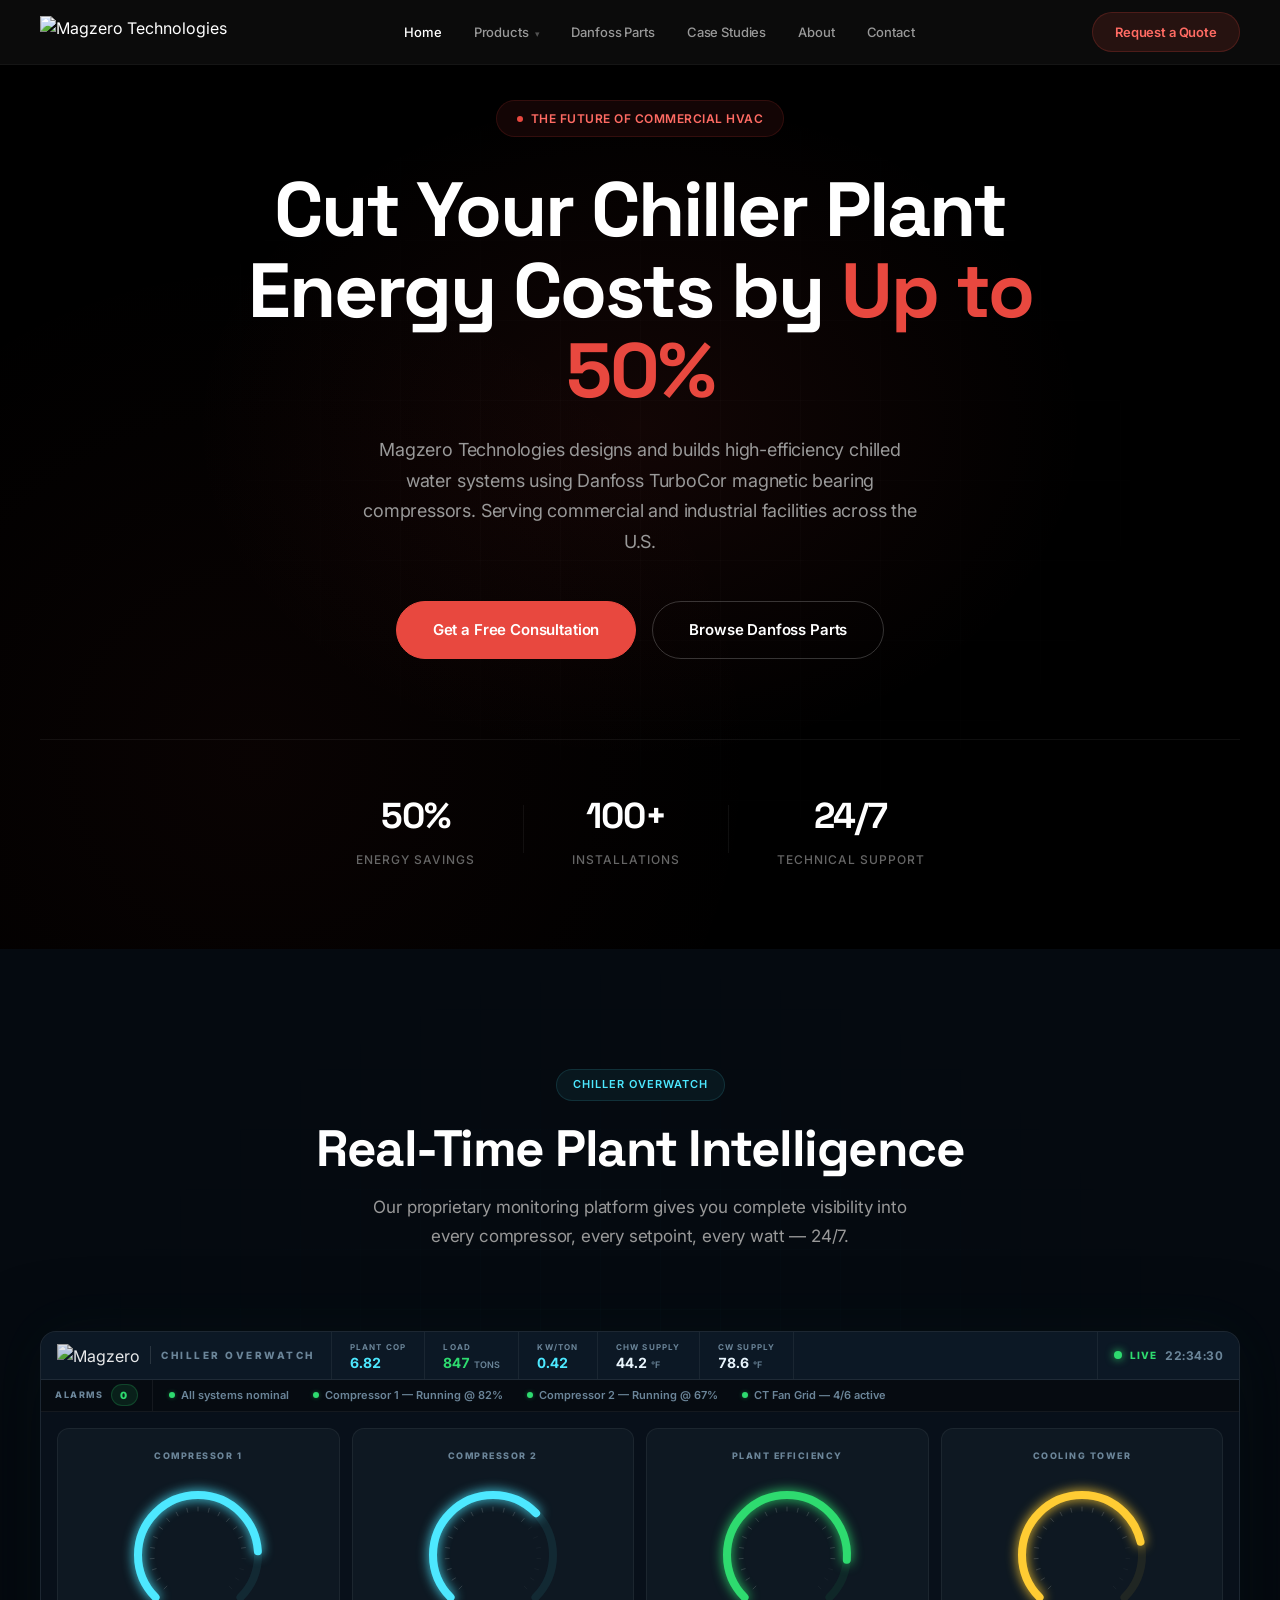
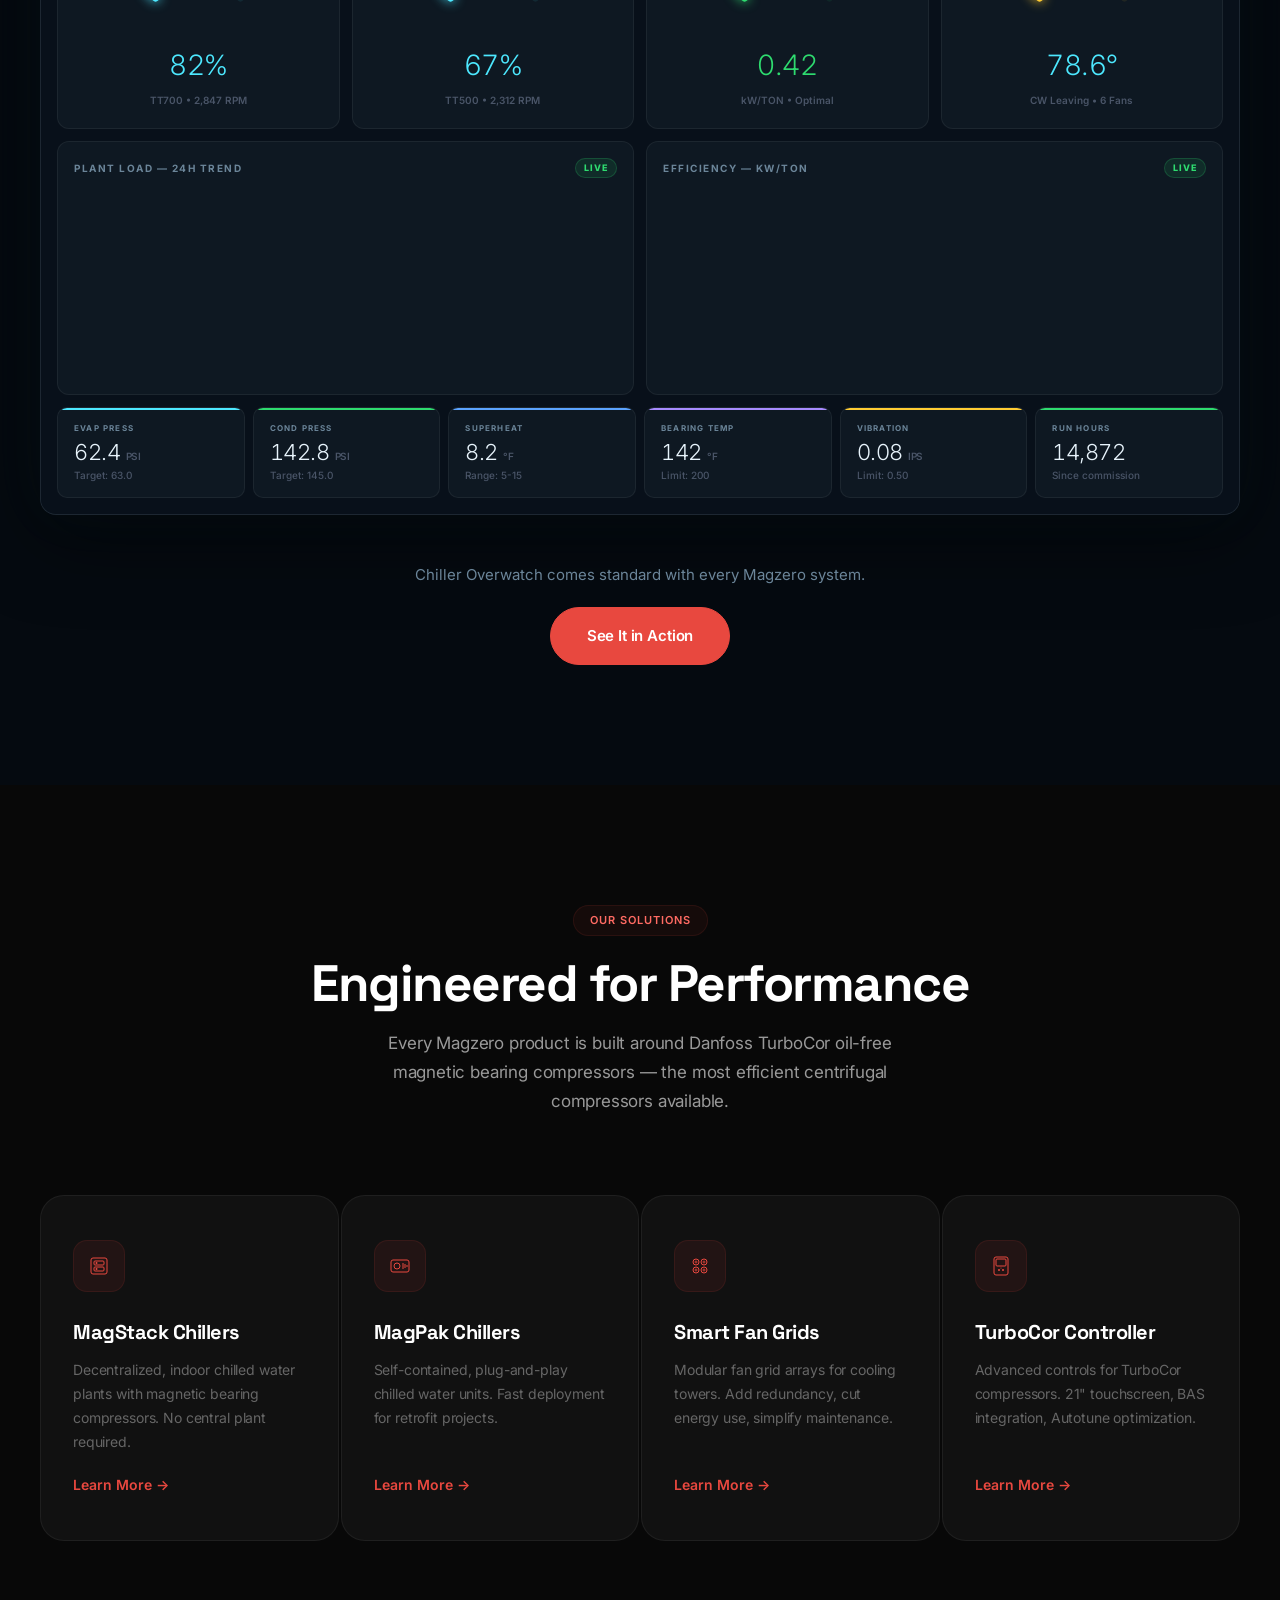
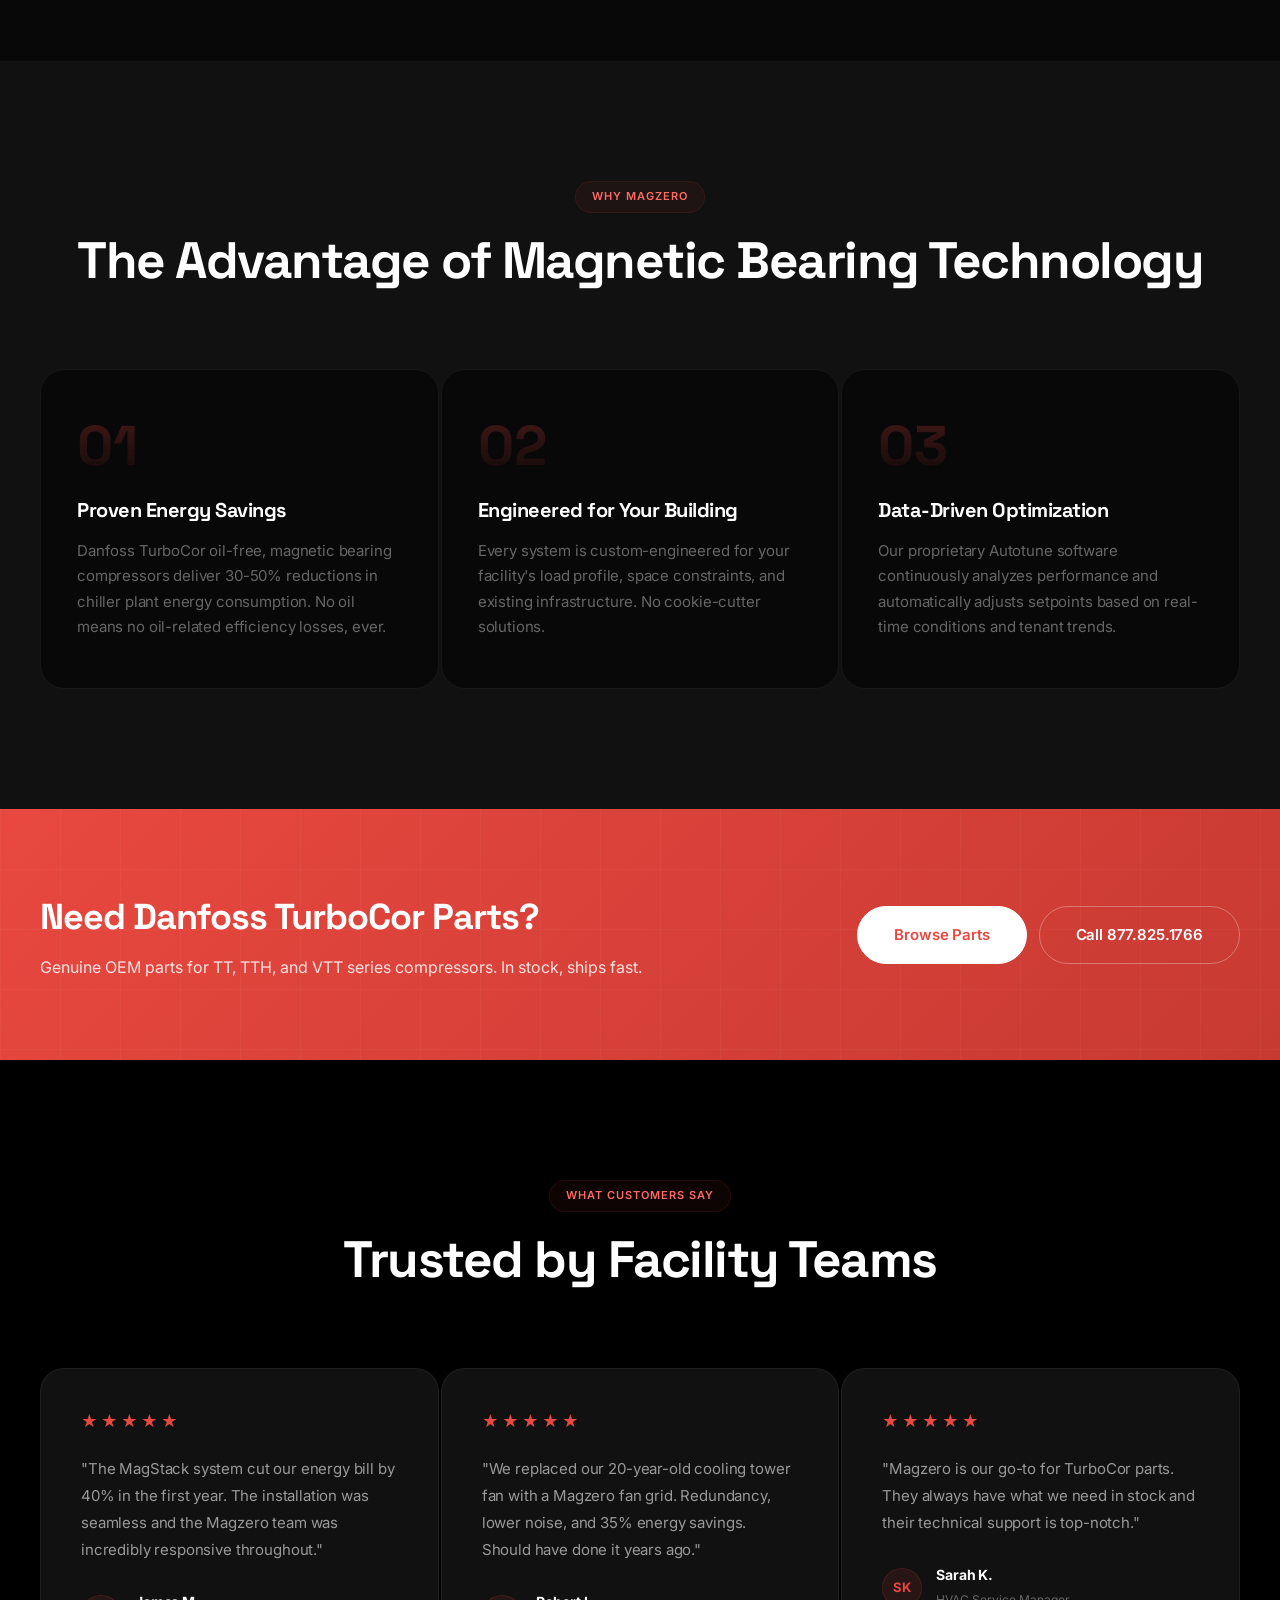
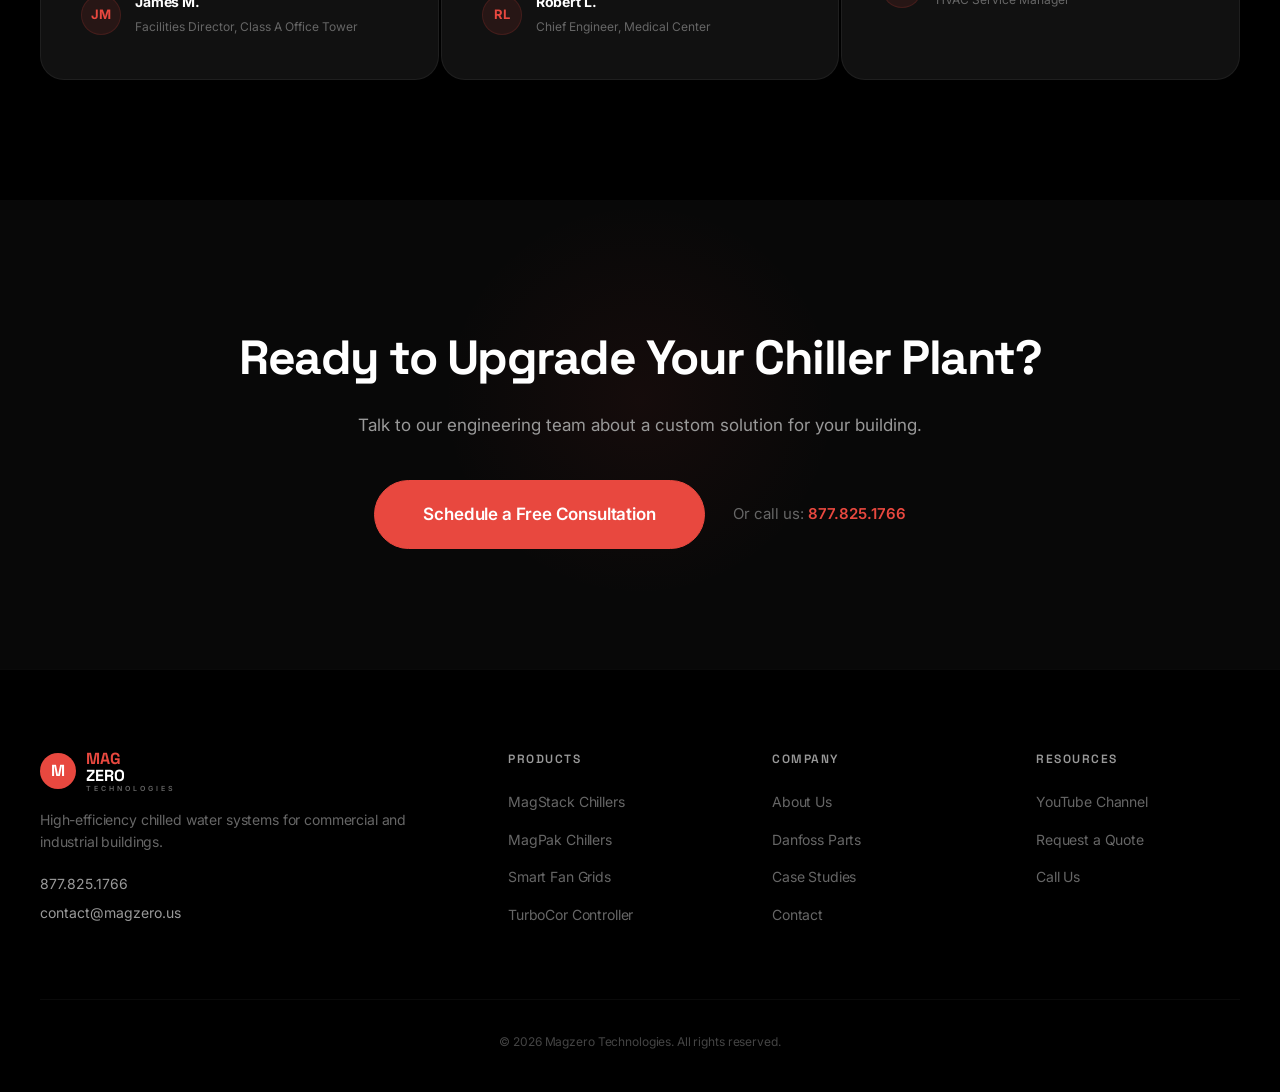
==== commit df27cb20: "Add Chiller Overwatch HMI dashboard showcase section Full interactive dashboard matching Magzero Chi" ====
--- a/index.html
+++ b/index.html
@@ -6,8 +6,10 @@
   <title>Magzero Technologies — High-Efficiency Chilled Water Systems</title>
   <meta name="description" content="Cut chiller plant energy costs by up to 50%. Magnetic bearing chillers, smart fan grids, and Danfoss TurboCor parts. Call 877.825.1766.">
   <link rel="stylesheet" href="css/style.css">
+  <link rel="stylesheet" href="css/dashboard.css">
   <link rel="preconnect" href="https://fonts.googleapis.com">
   <link href="https://fonts.googleapis.com/css2?family=Inter:wght@400;500;600;700;800&family=Space+Grotesk:wght@500;600;700&display=swap" rel="stylesheet">
+  <script src="https://cdnjs.cloudflare.com/ajax/libs/Chart.js/4.4.1/chart.umd.min.js"></script>
 </head>
 <body>
   <!-- Navigation -->
@@ -69,6 +71,142 @@
     </div>
   </section>
 
+  <!-- HMI Dashboard Showcase -->
+  <section class="dashboard-showcase">
+    <div class="container">
+      <div class="section-header">
+        <span class="section-tag">Chiller Overwatch</span>
+        <h2>Real-Time Plant Intelligence</h2>
+        <p>Our proprietary monitoring platform gives you complete visibility into every compressor, every setpoint, every watt — 24/7.</p>
+      </div>
+
+      <!-- HMI Status Bar -->
+      <div class="hmi-frame">
+        <div class="hmi-topbar">
+          <div class="hmi-brand">
+            <img src="https://static.wixstatic.com/media/71b5a1_0029285b065c4530a2f1b9e4616e86a5~mv2.png/v1/fill/w_289,h_57,al_c,q_85,usm_0.66_1.00_0.01,enc_avif,quality_auto/MagzeroTech_NoStack_Small.png" alt="Magzero" class="hmi-logo">
+            <span class="hmi-sep"></span>
+            <span class="hmi-title">CHILLER OVERWATCH</span>
+          </div>
+          <div class="hmi-status-pills">
+            <div class="hmi-pill"><span class="hmi-pill-lbl">PLANT COP</span><span class="hmi-pill-val cyan">6.82</span></div>
+            <div class="hmi-pill"><span class="hmi-pill-lbl">LOAD</span><span class="hmi-pill-val green">847 <small>TONS</small></span></div>
+            <div class="hmi-pill"><span class="hmi-pill-lbl">kW/TON</span><span class="hmi-pill-val cyan">0.42</span></div>
+            <div class="hmi-pill"><span class="hmi-pill-lbl">CHW SUPPLY</span><span class="hmi-pill-val">44.2 <small>&deg;F</small></span></div>
+            <div class="hmi-pill"><span class="hmi-pill-lbl">CW SUPPLY</span><span class="hmi-pill-val">78.6 <small>&deg;F</small></span></div>
+          </div>
+          <div class="hmi-right">
+            <span class="hmi-conn-dot"></span>
+            <span class="hmi-conn-lbl">LIVE</span>
+            <span class="hmi-clock" id="hmiClock">--:--:--</span>
+          </div>
+        </div>
+
+        <!-- Alarm Strip -->
+        <div class="hmi-alarm-strip">
+          <div class="hmi-alarm-label">
+            <span>ALARMS</span>
+            <span class="hmi-alarm-count ok">0</span>
+          </div>
+          <div class="hmi-alarm-ticker">
+            <div class="hmi-alarm-item"><span class="hmi-sev normal"></span>All systems nominal</div>
+            <div class="hmi-alarm-item"><span class="hmi-sev normal"></span>Compressor 1 — Running @ 82%</div>
+            <div class="hmi-alarm-item"><span class="hmi-sev normal"></span>Compressor 2 — Running @ 67%</div>
+            <div class="hmi-alarm-item"><span class="hmi-sev normal"></span>CT Fan Grid — 4/6 active</div>
+          </div>
+        </div>
+
+        <!-- Dashboard Grid -->
+        <div class="hmi-dashboard">
+          <!-- Gauge Row -->
+          <div class="hmi-gauges-row">
+            <div class="hmi-gauge-card">
+              <div class="hmi-gauge-label">COMPRESSOR 1</div>
+              <canvas id="gauge1" width="160" height="160"></canvas>
+              <div class="hmi-gauge-val" id="gaugeVal1">82%</div>
+              <div class="hmi-gauge-sub">TT700 &bull; 2,847 RPM</div>
+            </div>
+            <div class="hmi-gauge-card">
+              <div class="hmi-gauge-label">COMPRESSOR 2</div>
+              <canvas id="gauge2" width="160" height="160"></canvas>
+              <div class="hmi-gauge-val" id="gaugeVal2">67%</div>
+              <div class="hmi-gauge-sub">TT500 &bull; 2,312 RPM</div>
+            </div>
+            <div class="hmi-gauge-card">
+              <div class="hmi-gauge-label">PLANT EFFICIENCY</div>
+              <canvas id="gauge3" width="160" height="160"></canvas>
+              <div class="hmi-gauge-val green" id="gaugeVal3">0.42</div>
+              <div class="hmi-gauge-sub">kW/TON &bull; Optimal</div>
+            </div>
+            <div class="hmi-gauge-card">
+              <div class="hmi-gauge-label">COOLING TOWER</div>
+              <canvas id="gauge4" width="160" height="160"></canvas>
+              <div class="hmi-gauge-val" id="gaugeVal4">78.6&deg;</div>
+              <div class="hmi-gauge-sub">CW Leaving &bull; 6 Fans</div>
+            </div>
+          </div>
+
+          <!-- Charts Row -->
+          <div class="hmi-charts-row">
+            <div class="hmi-chart-card">
+              <div class="hmi-chart-header">
+                <span class="hmi-chart-title">PLANT LOAD — 24H TREND</span>
+                <span class="hmi-chart-live">LIVE</span>
+              </div>
+              <canvas id="loadChart" height="180"></canvas>
+            </div>
+            <div class="hmi-chart-card">
+              <div class="hmi-chart-header">
+                <span class="hmi-chart-title">EFFICIENCY — kW/TON</span>
+                <span class="hmi-chart-live">LIVE</span>
+              </div>
+              <canvas id="effChart" height="180"></canvas>
+            </div>
+          </div>
+
+          <!-- Metric Cards Row -->
+          <div class="hmi-metrics-row">
+            <div class="hmi-metric" style="--accent: #4de8ff">
+              <div class="hmi-metric-lbl">EVAP PRESS</div>
+              <div class="hmi-metric-val">62.4 <small>PSI</small></div>
+              <div class="hmi-metric-sub">Target: 63.0</div>
+            </div>
+            <div class="hmi-metric" style="--accent: #2edb6f">
+              <div class="hmi-metric-lbl">COND PRESS</div>
+              <div class="hmi-metric-val">142.8 <small>PSI</small></div>
+              <div class="hmi-metric-sub">Target: 145.0</div>
+            </div>
+            <div class="hmi-metric" style="--accent: #5ba3ff">
+              <div class="hmi-metric-lbl">SUPERHEAT</div>
+              <div class="hmi-metric-val">8.2 <small>&deg;F</small></div>
+              <div class="hmi-metric-sub">Range: 5-15</div>
+            </div>
+            <div class="hmi-metric" style="--accent: #a78bff">
+              <div class="hmi-metric-lbl">BEARING TEMP</div>
+              <div class="hmi-metric-val">142 <small>&deg;F</small></div>
+              <div class="hmi-metric-sub">Limit: 200</div>
+            </div>
+            <div class="hmi-metric" style="--accent: #ffcc33">
+              <div class="hmi-metric-lbl">VIBRATION</div>
+              <div class="hmi-metric-val">0.08 <small>IPS</small></div>
+              <div class="hmi-metric-sub">Limit: 0.50</div>
+            </div>
+            <div class="hmi-metric" style="--accent: #2edb6f">
+              <div class="hmi-metric-lbl">RUN HOURS</div>
+              <div class="hmi-metric-val">14,872</div>
+              <div class="hmi-metric-sub">Since commission</div>
+            </div>
+          </div>
+        </div>
+      </div>
+
+      <div class="dashboard-cta">
+        <p>Chiller Overwatch comes standard with every Magzero system.</p>
+        <a href="contact.html" class="btn btn-primary">See It in Action</a>
+      </div>
+    </div>
+  </section>
+
   <!-- Products Section -->
   <section class="products" id="products">
     <div class="container">
@@ -266,5 +404,6 @@
   </footer>
 
   <script src="js/main.js"></script>
+  <script src="js/dashboard.js"></script>
 </body>
 </html>
--- a/css/dashboard.css
+++ b/css/dashboard.css
@@ -0,0 +1,366 @@
+/* ═══════════════════════════════════════════════
+   HMI DASHBOARD SHOWCASE — Chiller Overwatch Style
+   Colors: dark navy bg, cyan/green/amber/red accents
+═══════════════════════════════════════════════ */
+
+.dashboard-showcase {
+  background: #050a10;
+  padding: 120px 0;
+  position: relative;
+  overflow: hidden;
+}
+.dashboard-showcase::before {
+  content: '';
+  position: absolute;
+  inset: 0;
+  background-image:
+    linear-gradient(rgba(77,232,255,0.015) 1px, transparent 1px),
+    linear-gradient(90deg, rgba(77,232,255,0.015) 1px, transparent 1px);
+  background-size: 60px 60px;
+  mask-image: radial-gradient(ellipse 70% 60% at 50% 40%, black 20%, transparent 70%);
+  -webkit-mask-image: radial-gradient(ellipse 70% 60% at 50% 40%, black 20%, transparent 70%);
+}
+.dashboard-showcase .section-header { position: relative; z-index: 1; }
+.dashboard-showcase .section-tag {
+  background: rgba(77,232,255,0.06);
+  border-color: rgba(77,232,255,0.12);
+  color: #4de8ff;
+}
+
+/* ── HMI Frame ── */
+.hmi-frame {
+  position: relative;
+  z-index: 1;
+  background: #0a1520;
+  border: 1px solid rgba(255,255,255,0.08);
+  border-radius: 16px;
+  overflow: hidden;
+  box-shadow:
+    0 0 60px rgba(77,232,255,0.04),
+    0 20px 80px rgba(0,0,0,0.5),
+    inset 0 1px 0 rgba(255,255,255,0.04);
+}
+
+/* ── Top Bar ── */
+.hmi-topbar {
+  display: flex;
+  align-items: center;
+  height: 48px;
+  background: #0c1825;
+  border-bottom: 1px solid rgba(255,255,255,0.08);
+}
+
+.hmi-brand {
+  display: flex;
+  align-items: center;
+  gap: 10px;
+  padding: 0 16px;
+  border-right: 1px solid rgba(255,255,255,0.06);
+  height: 100%;
+  flex-shrink: 0;
+}
+.hmi-logo { height: 22px; width: auto; opacity: 0.9; }
+.hmi-sep { width: 1px; height: 18px; background: rgba(255,255,255,0.12); }
+.hmi-title {
+  font-size: 10px;
+  font-weight: 800;
+  letter-spacing: 2.5px;
+  color: #6b8599;
+  text-transform: uppercase;
+  white-space: nowrap;
+}
+
+.hmi-status-pills {
+  flex: 1;
+  display: flex;
+  align-items: center;
+  height: 100%;
+  overflow: hidden;
+}
+
+.hmi-pill {
+  display: flex;
+  flex-direction: column;
+  justify-content: center;
+  padding: 0 18px;
+  height: 100%;
+  border-right: 1px solid rgba(255,255,255,0.06);
+  min-width: 0;
+}
+.hmi-pill-lbl {
+  font-size: 8px;
+  color: #6b8599;
+  text-transform: uppercase;
+  letter-spacing: 1.2px;
+  font-weight: 700;
+}
+.hmi-pill-val {
+  font-size: 14px;
+  font-weight: 700;
+  line-height: 1.1;
+  margin-top: 1px;
+  font-variant-numeric: tabular-nums;
+  color: #e8f4fc;
+}
+.hmi-pill-val.cyan { color: #4de8ff; }
+.hmi-pill-val.green { color: #2edb6f; }
+.hmi-pill-val small { font-size: 9px; color: #6b8599; font-weight: 600; }
+
+.hmi-right {
+  display: flex;
+  align-items: center;
+  gap: 8px;
+  padding: 0 16px;
+  height: 100%;
+  border-left: 1px solid rgba(255,255,255,0.06);
+  flex-shrink: 0;
+}
+.hmi-conn-dot {
+  width: 8px;
+  height: 8px;
+  border-radius: 50%;
+  background: #2edb6f;
+  box-shadow: 0 0 8px #2edb6f;
+  animation: hmiPulse 2s ease-in-out infinite;
+}
+@keyframes hmiPulse {
+  0%, 100% { box-shadow: 0 0 6px #2edb6f; }
+  50% { box-shadow: 0 0 14px #2edb6f, 0 0 4px #2edb6f; }
+}
+.hmi-conn-lbl { font-size: 10px; font-weight: 800; color: #2edb6f; letter-spacing: 1px; }
+.hmi-clock {
+  font-size: 12px;
+  font-weight: 700;
+  color: #6b8599;
+  font-variant-numeric: tabular-nums;
+  letter-spacing: 0.5px;
+}
+
+/* ── Alarm Strip ── */
+.hmi-alarm-strip {
+  display: flex;
+  align-items: center;
+  height: 32px;
+  background: rgba(6,10,16,0.9);
+  border-bottom: 1px solid rgba(255,255,255,0.06);
+}
+.hmi-alarm-label {
+  display: flex;
+  align-items: center;
+  gap: 8px;
+  padding: 0 14px;
+  font-size: 9px;
+  font-weight: 800;
+  letter-spacing: 1.5px;
+  color: #6b8599;
+  border-right: 1px solid rgba(255,255,255,0.06);
+  height: 100%;
+  white-space: nowrap;
+}
+.hmi-alarm-count {
+  padding: 2px 8px;
+  border-radius: 999px;
+  font-size: 10px;
+  font-weight: 900;
+}
+.hmi-alarm-count.ok {
+  background: rgba(46,219,111,0.1);
+  color: #2edb6f;
+  border: 1px solid rgba(46,219,111,0.2);
+}
+.hmi-alarm-ticker {
+  flex: 1;
+  display: flex;
+  align-items: center;
+  gap: 24px;
+  padding: 0 16px;
+  overflow: hidden;
+}
+.hmi-alarm-item {
+  display: flex;
+  align-items: center;
+  gap: 6px;
+  font-size: 11px;
+  font-weight: 600;
+  color: #6b8599;
+  white-space: nowrap;
+}
+.hmi-sev {
+  width: 6px;
+  height: 6px;
+  border-radius: 50%;
+  flex-shrink: 0;
+}
+.hmi-sev.normal { background: #2edb6f; box-shadow: 0 0 4px rgba(46,219,111,0.4); }
+
+/* ── Dashboard Body ── */
+.hmi-dashboard {
+  padding: 16px;
+  display: flex;
+  flex-direction: column;
+  gap: 12px;
+  background: #08101a;
+}
+
+/* ── Gauge Row ── */
+.hmi-gauges-row {
+  display: grid;
+  grid-template-columns: repeat(4, 1fr);
+  gap: 12px;
+}
+.hmi-gauge-card {
+  background: #0e1822;
+  border: 1px solid rgba(255,255,255,0.06);
+  border-radius: 12px;
+  padding: 20px;
+  text-align: center;
+  display: flex;
+  flex-direction: column;
+  align-items: center;
+  position: relative;
+}
+.hmi-gauge-label {
+  font-size: 9px;
+  font-weight: 800;
+  letter-spacing: 1.5px;
+  color: #6b8599;
+  text-transform: uppercase;
+  margin-bottom: 12px;
+}
+.hmi-gauge-card canvas {
+  display: block;
+  margin: 0 auto;
+}
+.hmi-gauge-val {
+  font-size: 28px;
+  font-weight: 300;
+  color: #4de8ff;
+  margin-top: 8px;
+  font-variant-numeric: tabular-nums;
+  letter-spacing: -0.5px;
+}
+.hmi-gauge-val.green { color: #2edb6f; }
+.hmi-gauge-sub {
+  font-size: 10px;
+  color: #4a5568;
+  margin-top: 4px;
+  font-weight: 600;
+}
+
+/* ── Chart Row ── */
+.hmi-charts-row {
+  display: grid;
+  grid-template-columns: 1fr 1fr;
+  gap: 12px;
+}
+.hmi-chart-card {
+  background: #0e1822;
+  border: 1px solid rgba(255,255,255,0.06);
+  border-radius: 12px;
+  padding: 16px;
+  overflow: hidden;
+}
+.hmi-chart-header {
+  display: flex;
+  align-items: center;
+  justify-content: space-between;
+  margin-bottom: 12px;
+}
+.hmi-chart-title {
+  font-size: 10px;
+  font-weight: 700;
+  letter-spacing: 1.5px;
+  color: #6b8599;
+  text-transform: uppercase;
+}
+.hmi-chart-live {
+  font-size: 9px;
+  font-weight: 800;
+  color: #2edb6f;
+  background: rgba(46,219,111,0.1);
+  border: 1px solid rgba(46,219,111,0.2);
+  padding: 2px 8px;
+  border-radius: 100px;
+  letter-spacing: 1px;
+  animation: hmiPulse 2s ease-in-out infinite;
+}
+
+/* ── Metric Cards ── */
+.hmi-metrics-row {
+  display: grid;
+  grid-template-columns: repeat(6, 1fr);
+  gap: 8px;
+}
+.hmi-metric {
+  background: #0e1822;
+  border: 1px solid rgba(255,255,255,0.06);
+  border-radius: 10px;
+  padding: 14px 16px;
+  position: relative;
+  overflow: hidden;
+}
+.hmi-metric::before {
+  content: '';
+  position: absolute;
+  top: 0;
+  left: 0;
+  right: 0;
+  height: 2px;
+  background: var(--accent, #4de8ff);
+  border-radius: 10px 10px 0 0;
+}
+.hmi-metric-lbl {
+  font-size: 8px;
+  color: #6b8599;
+  letter-spacing: 1.2px;
+  text-transform: uppercase;
+  font-weight: 700;
+  margin-bottom: 6px;
+}
+.hmi-metric-val {
+  font-size: 22px;
+  font-weight: 300;
+  color: #e8f4fc;
+  line-height: 1;
+  letter-spacing: -0.5px;
+  font-variant-numeric: tabular-nums;
+}
+.hmi-metric-val small {
+  font-size: 10px;
+  color: #4a5568;
+  font-weight: 600;
+}
+.hmi-metric-sub {
+  font-size: 10px;
+  color: #4a5568;
+  margin-top: 4px;
+  font-weight: 500;
+}
+
+/* ── CTA below dashboard ── */
+.dashboard-cta {
+  text-align: center;
+  margin-top: 48px;
+  position: relative;
+  z-index: 1;
+}
+.dashboard-cta p {
+  color: #6b8599;
+  font-size: 15px;
+  margin-bottom: 20px;
+}
+
+/* ── Responsive ── */
+@media (max-width: 1024px) {
+  .hmi-gauges-row { grid-template-columns: repeat(2, 1fr); }
+  .hmi-charts-row { grid-template-columns: 1fr; }
+  .hmi-metrics-row { grid-template-columns: repeat(3, 1fr); }
+  .hmi-status-pills { display: none; }
+}
+@media (max-width: 768px) {
+  .hmi-gauges-row { grid-template-columns: repeat(2, 1fr); }
+  .hmi-metrics-row { grid-template-columns: repeat(2, 1fr); }
+  .hmi-topbar { height: auto; flex-wrap: wrap; padding: 8px 0; }
+  .hmi-brand { border-right: none; }
+  .hmi-right { border-left: none; }
+}
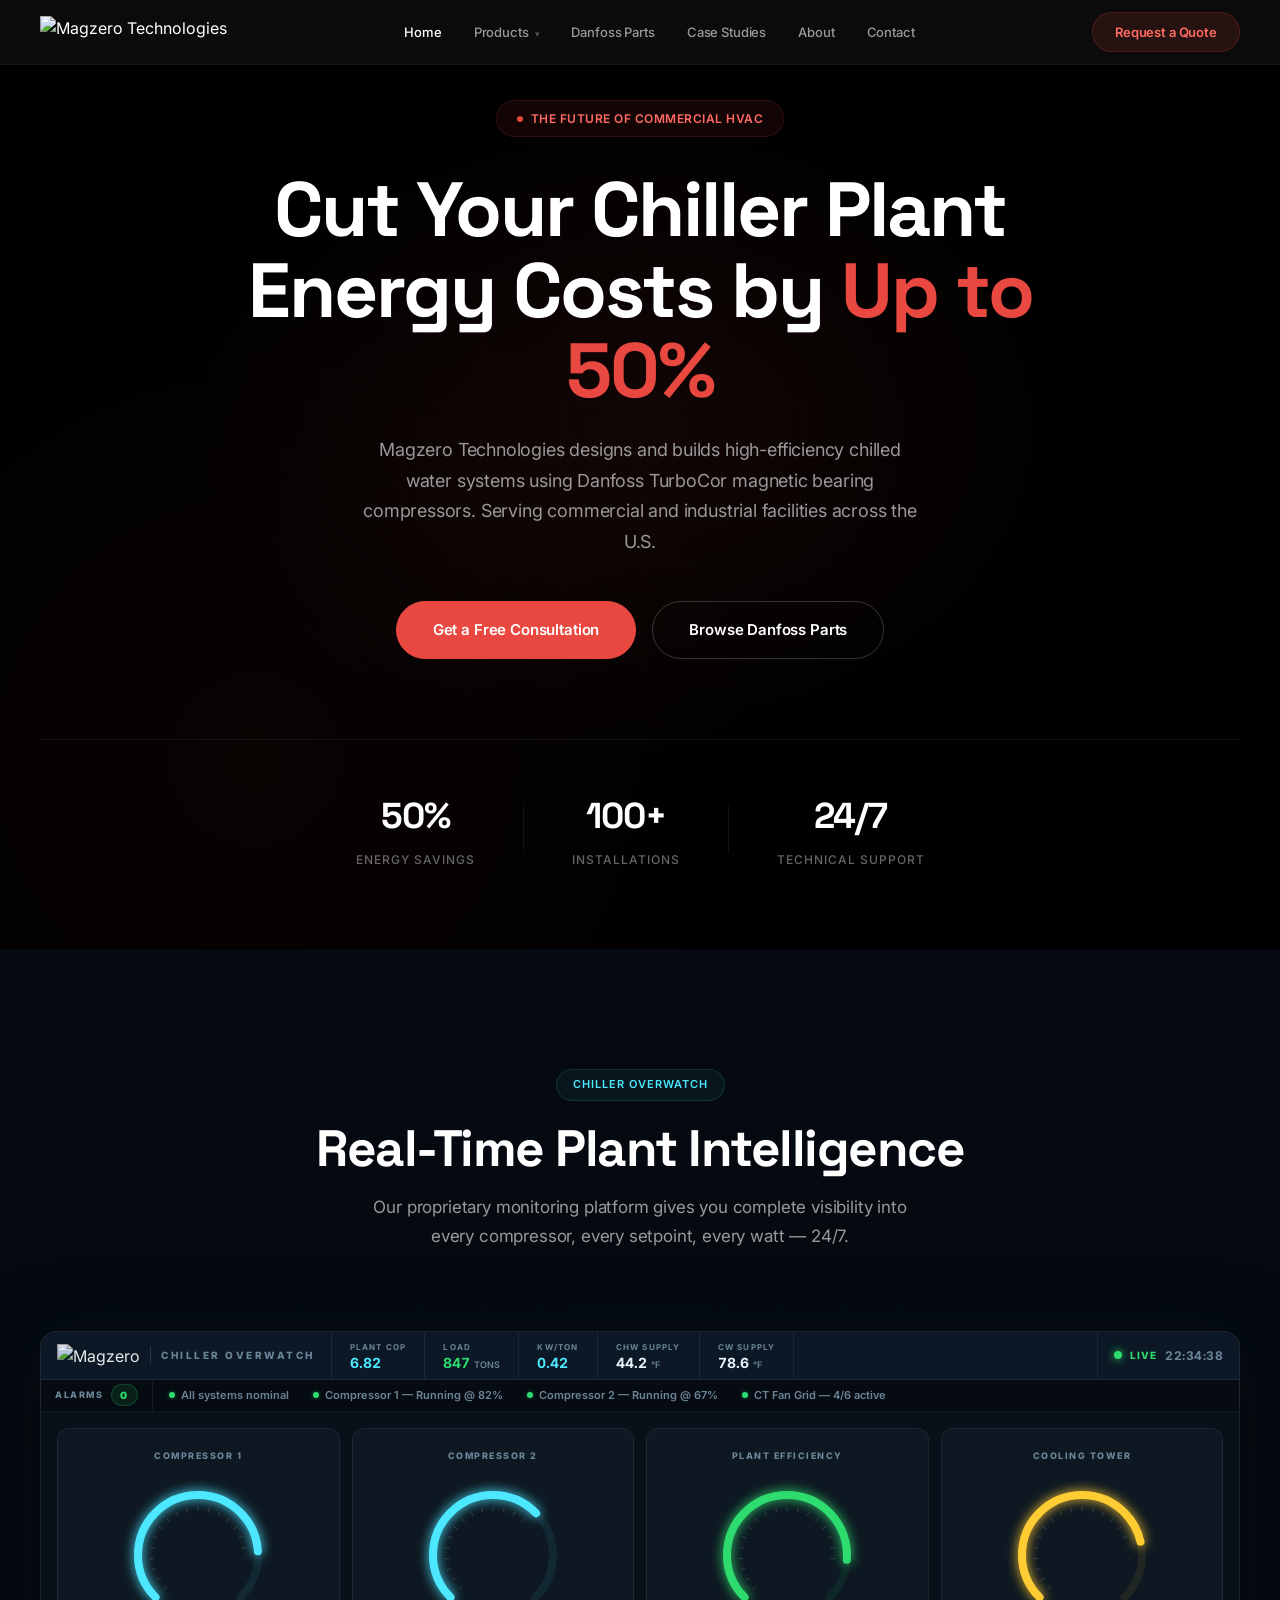
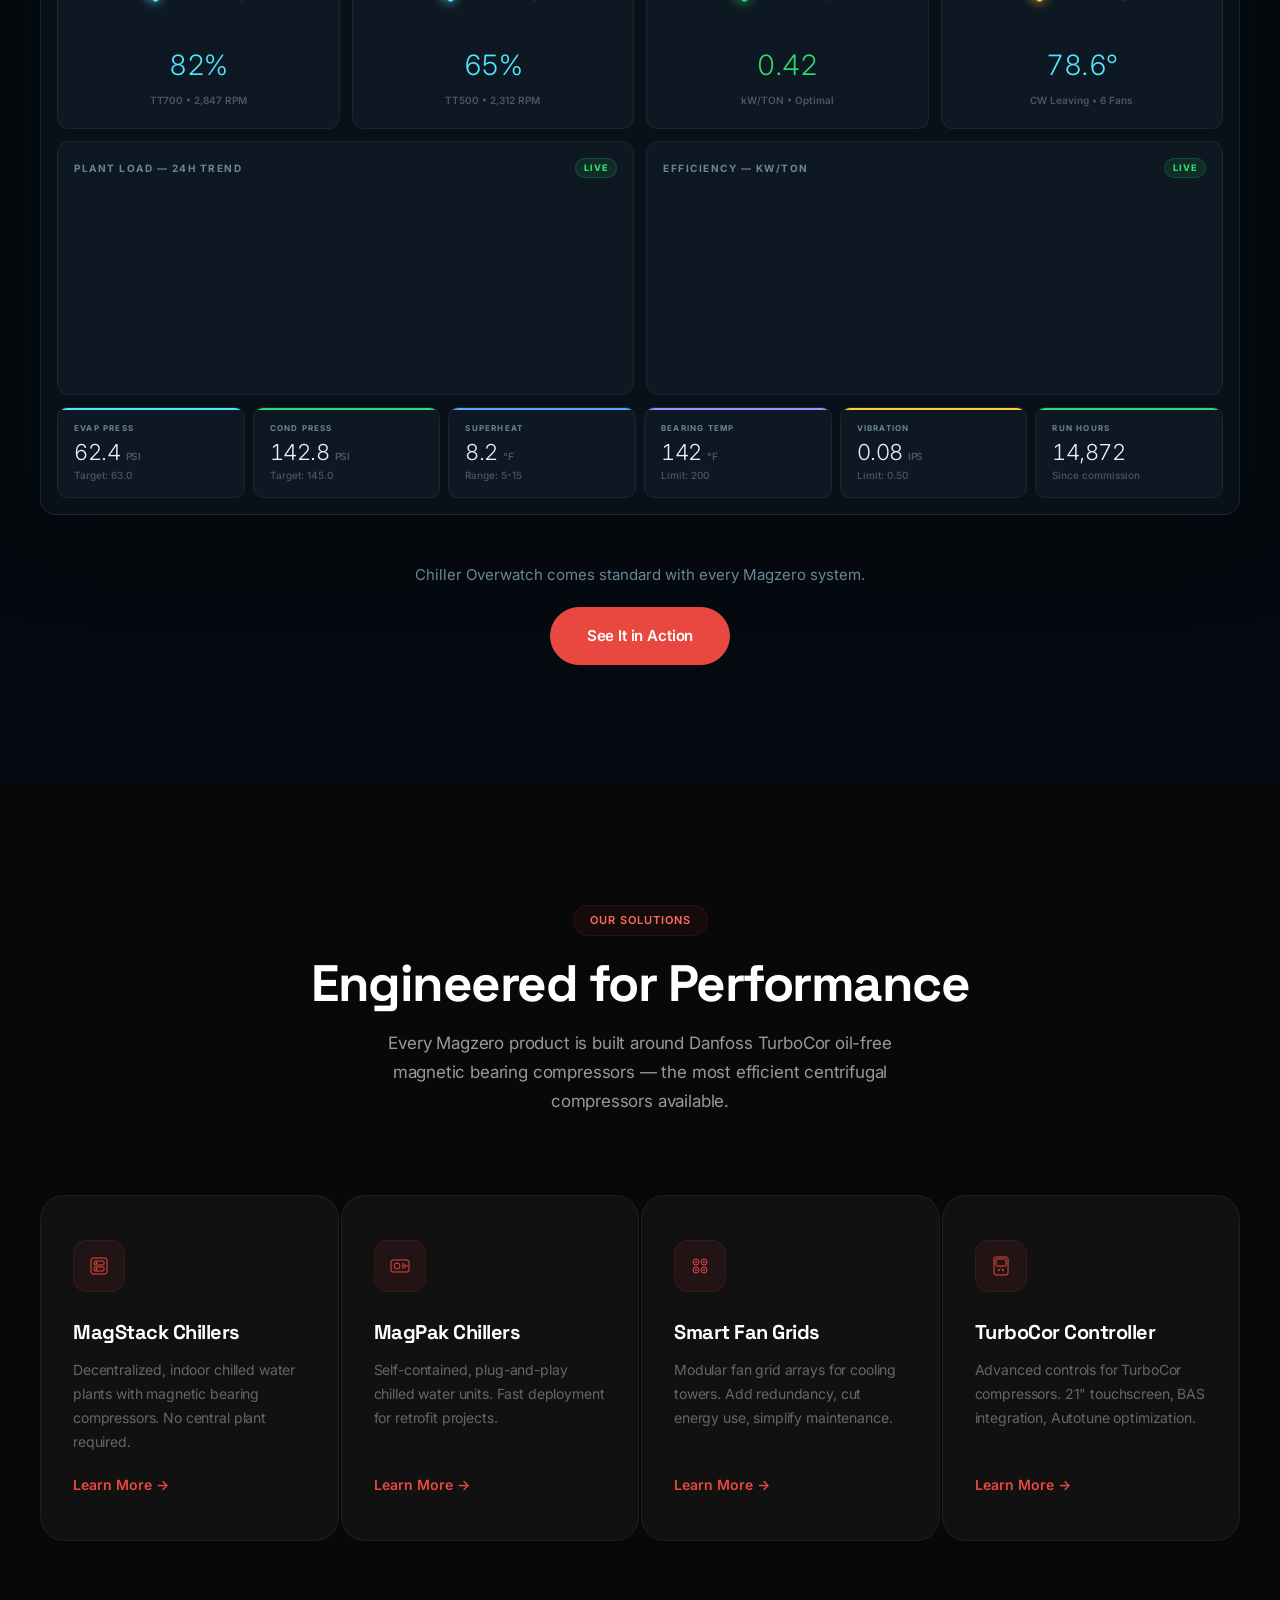
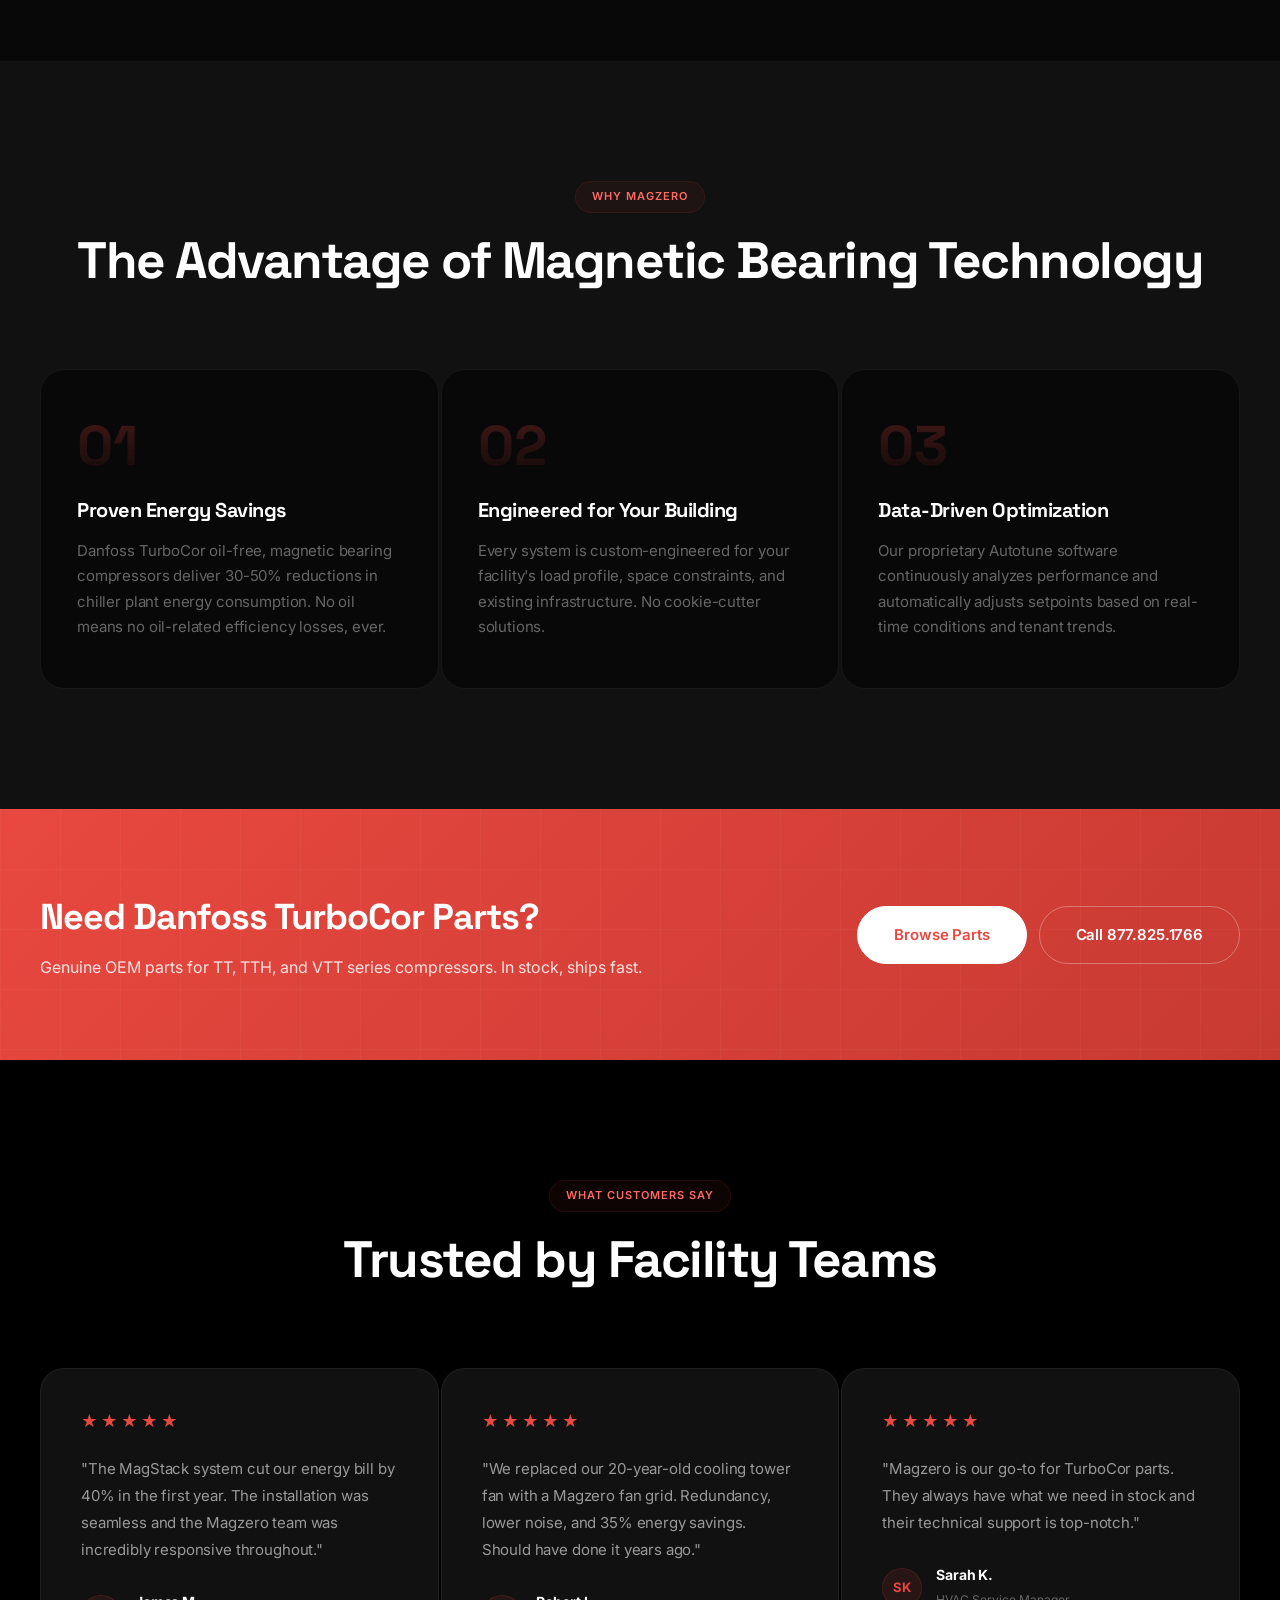
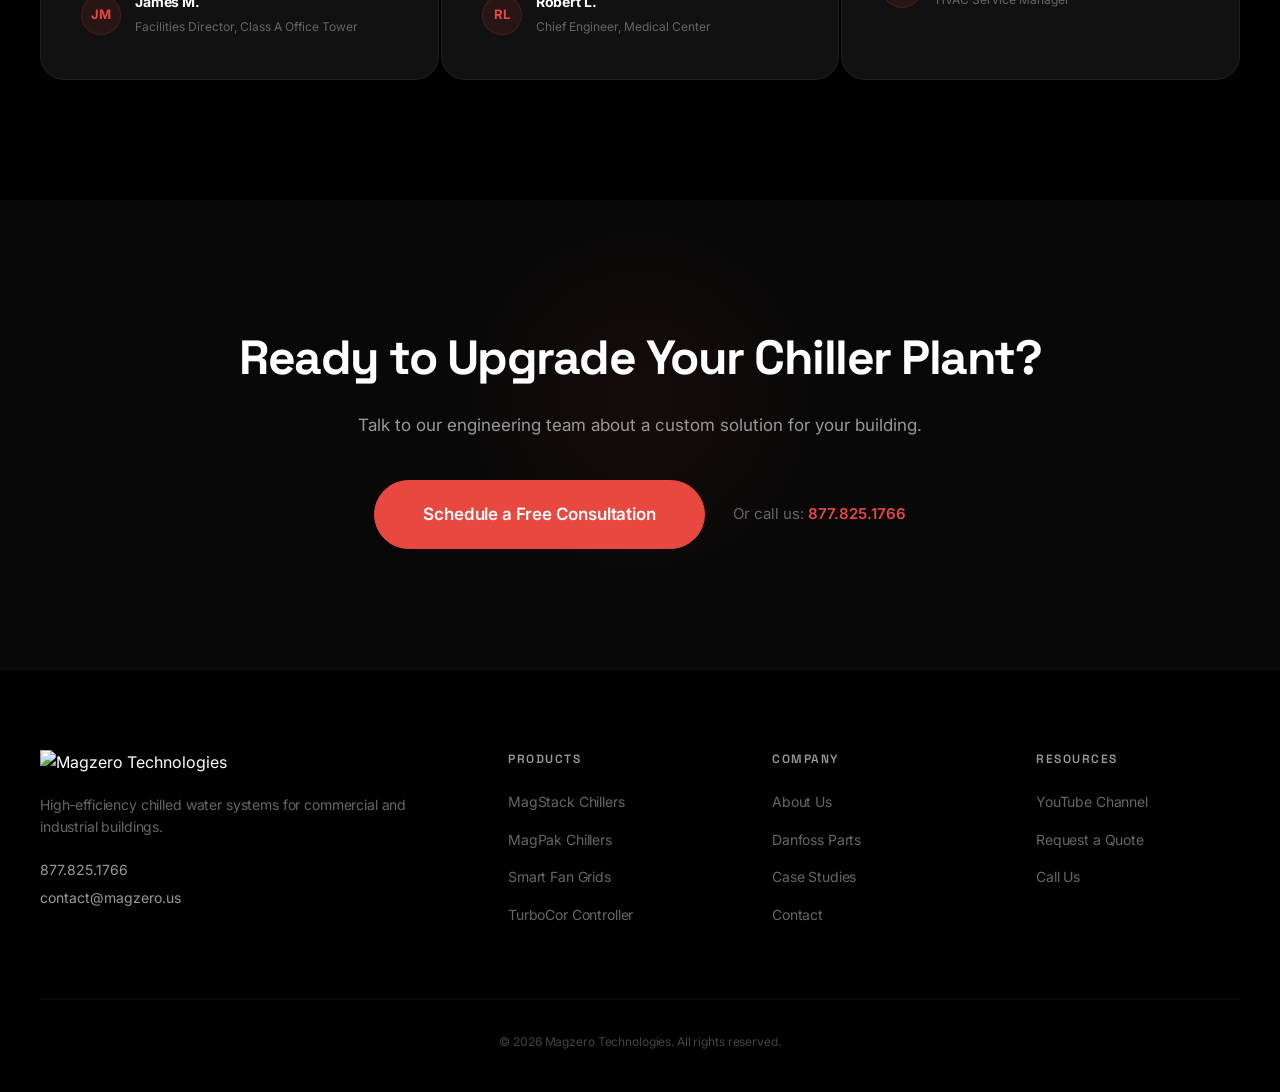
==== commit ffcfbe91: "Use real Magzero logo on all 9 pages (nav + footer) Replaced text-based logo fallback with actual Ma" ====
--- a/index.html
+++ b/index.html
@@ -15,9 +15,7 @@
   <!-- Navigation -->
   <nav class="navbar" id="navbar">
     <div class="nav-container">
-      <a href="index.html" class="nav-logo">
-        <img src="https://static.wixstatic.com/media/71b5a1_0029285b065c4530a2f1b9e4616e86a5~mv2.png/v1/fill/w_289,h_57,al_c,q_85,usm_0.66_1.00_0.01,enc_avif,quality_auto/MagzeroTech_NoStack_Small.png" alt="Magzero Technologies" class="logo-img">
-      </a>
+      <a href="index.html" class="nav-logo"><img src="https://static.wixstatic.com/media/71b5a1_0029285b065c4530a2f1b9e4616e86a5~mv2.png/v1/fill/w_289,h_57,al_c,q_85,usm_0.66_1.00_0.01,enc_avif,quality_auto/MagzeroTech_NoStack_Small.png" alt="Magzero Technologies" class="logo-img"></a>
       <ul class="nav-links" id="navLinks">
         <li><a href="index.html" class="active">Home</a></li>
         <li class="dropdown">
@@ -357,13 +355,7 @@
     <div class="container">
       <div class="footer-grid">
         <div class="footer-brand">
-          <div class="footer-logo">
-            <div class="logo-icon">M</div>
-            <div class="logo-text">
-              <span class="logo-mag">MAG</span><span class="logo-zero">ZERO</span>
-              <span class="logo-sub">TECHNOLOGIES</span>
-            </div>
-          </div>
+          <div class="footer-logo"><img src="https://static.wixstatic.com/media/71b5a1_0029285b065c4530a2f1b9e4616e86a5~mv2.png/v1/fill/w_289,h_57,al_c,q_85,usm_0.66_1.00_0.01,enc_avif,quality_auto/MagzeroTech_NoStack_Small.png" alt="Magzero Technologies" class="logo-img" style="height:28px;width:auto"></div>
           <p>High-efficiency chilled water systems for commercial and industrial buildings.</p>
           <div class="footer-contact-info">
             <a href="tel:8778251766">877.825.1766</a>
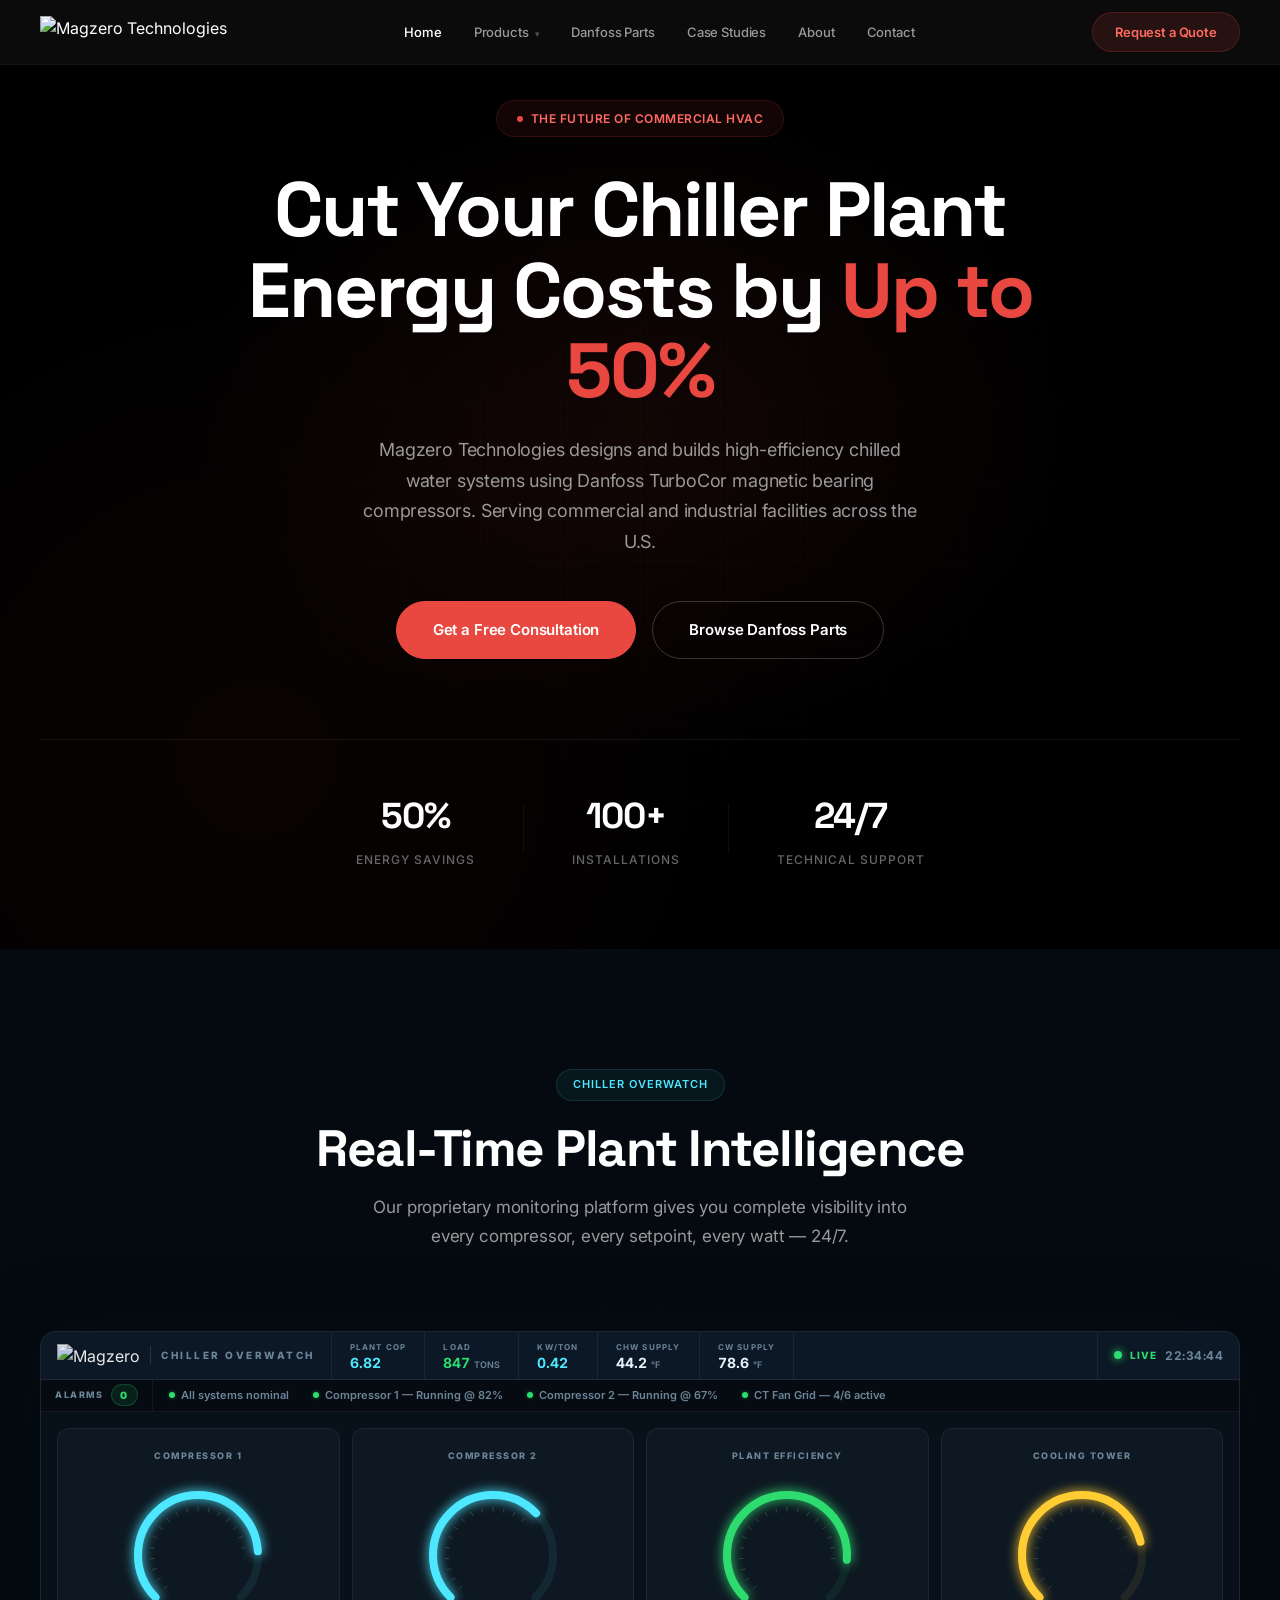
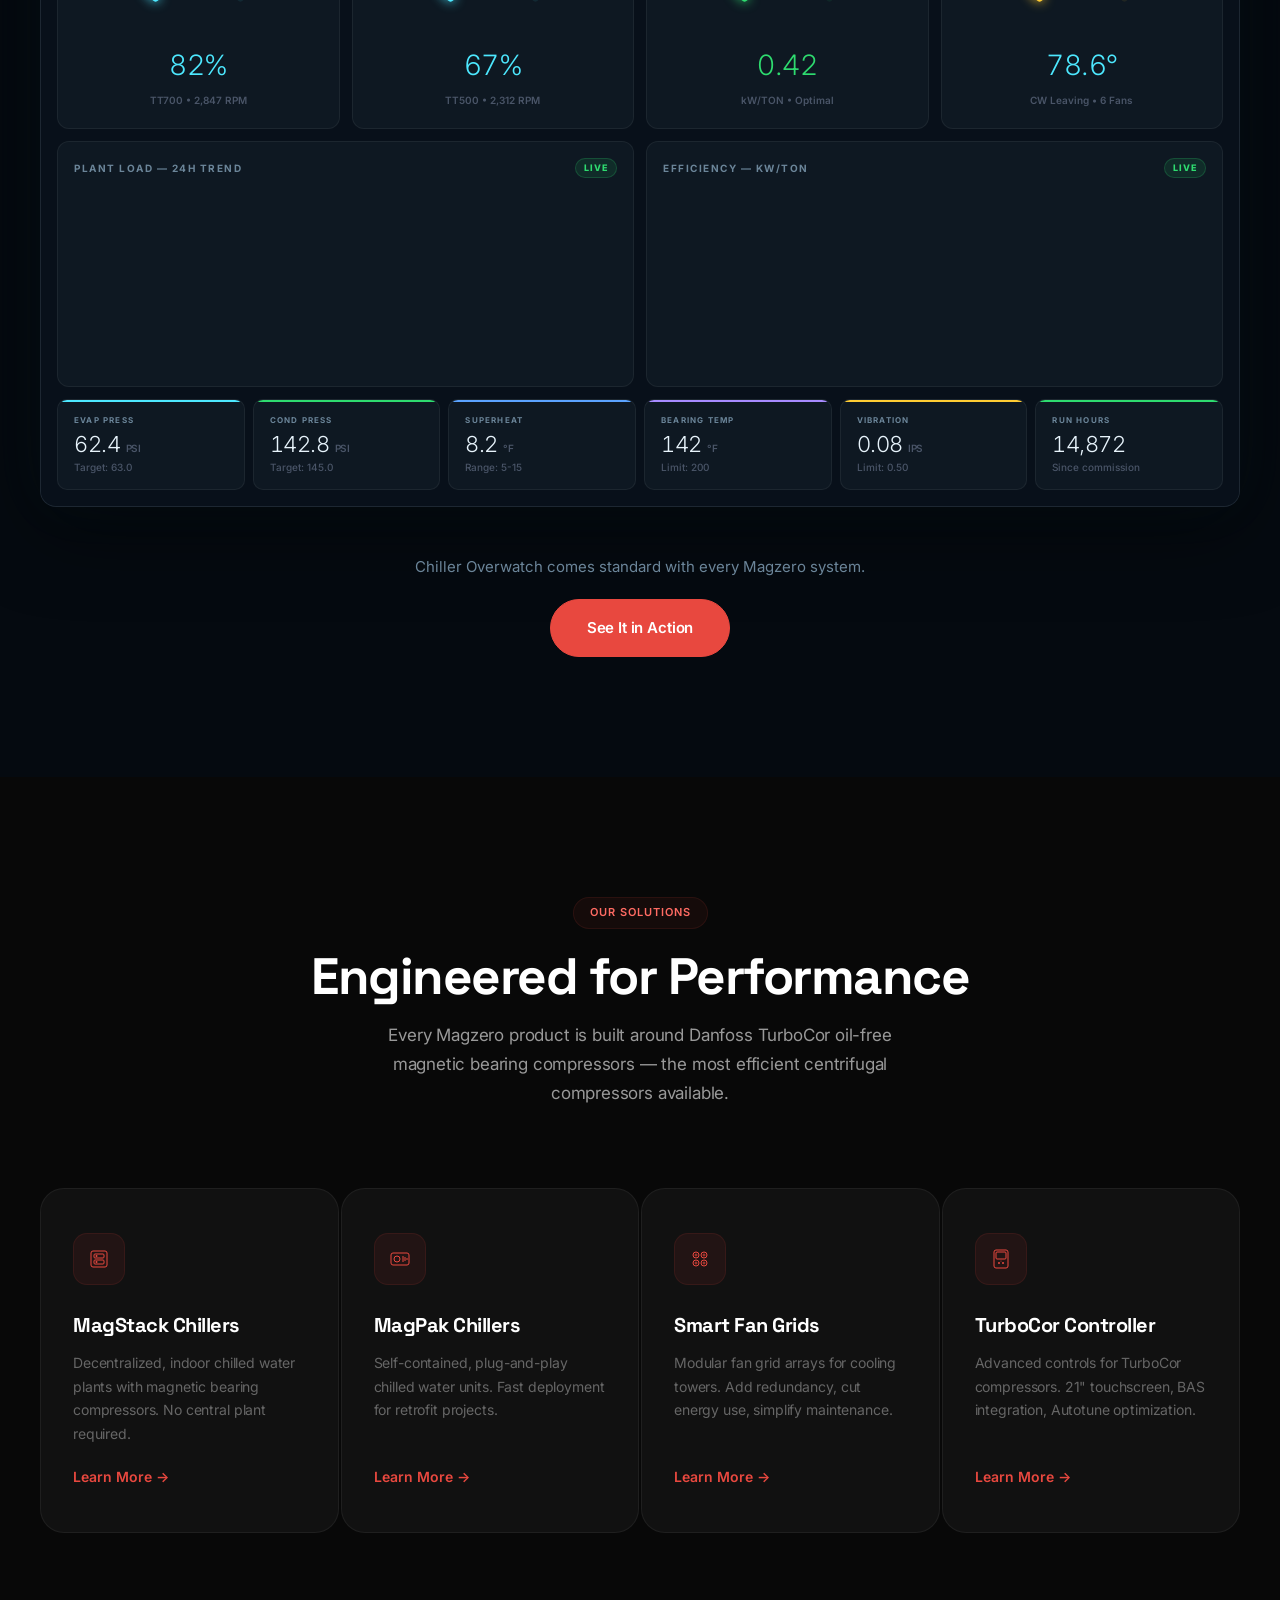
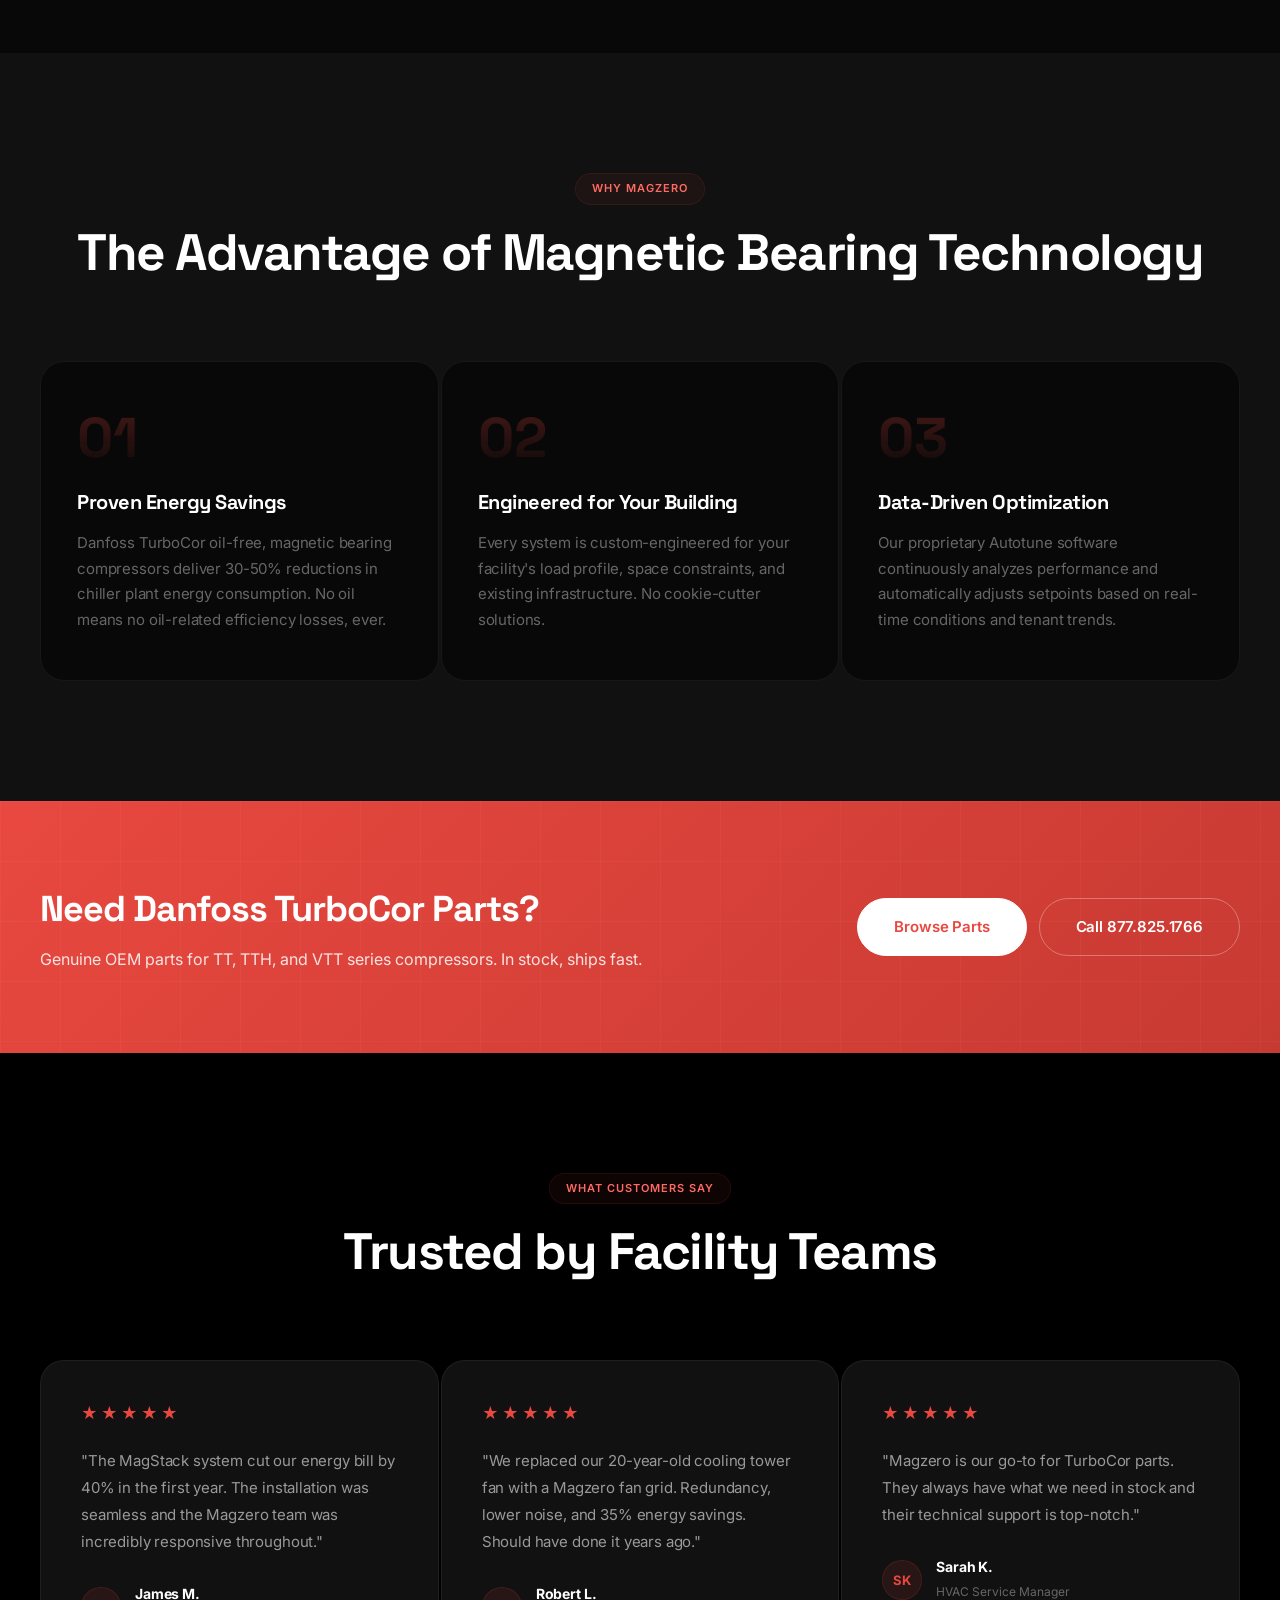
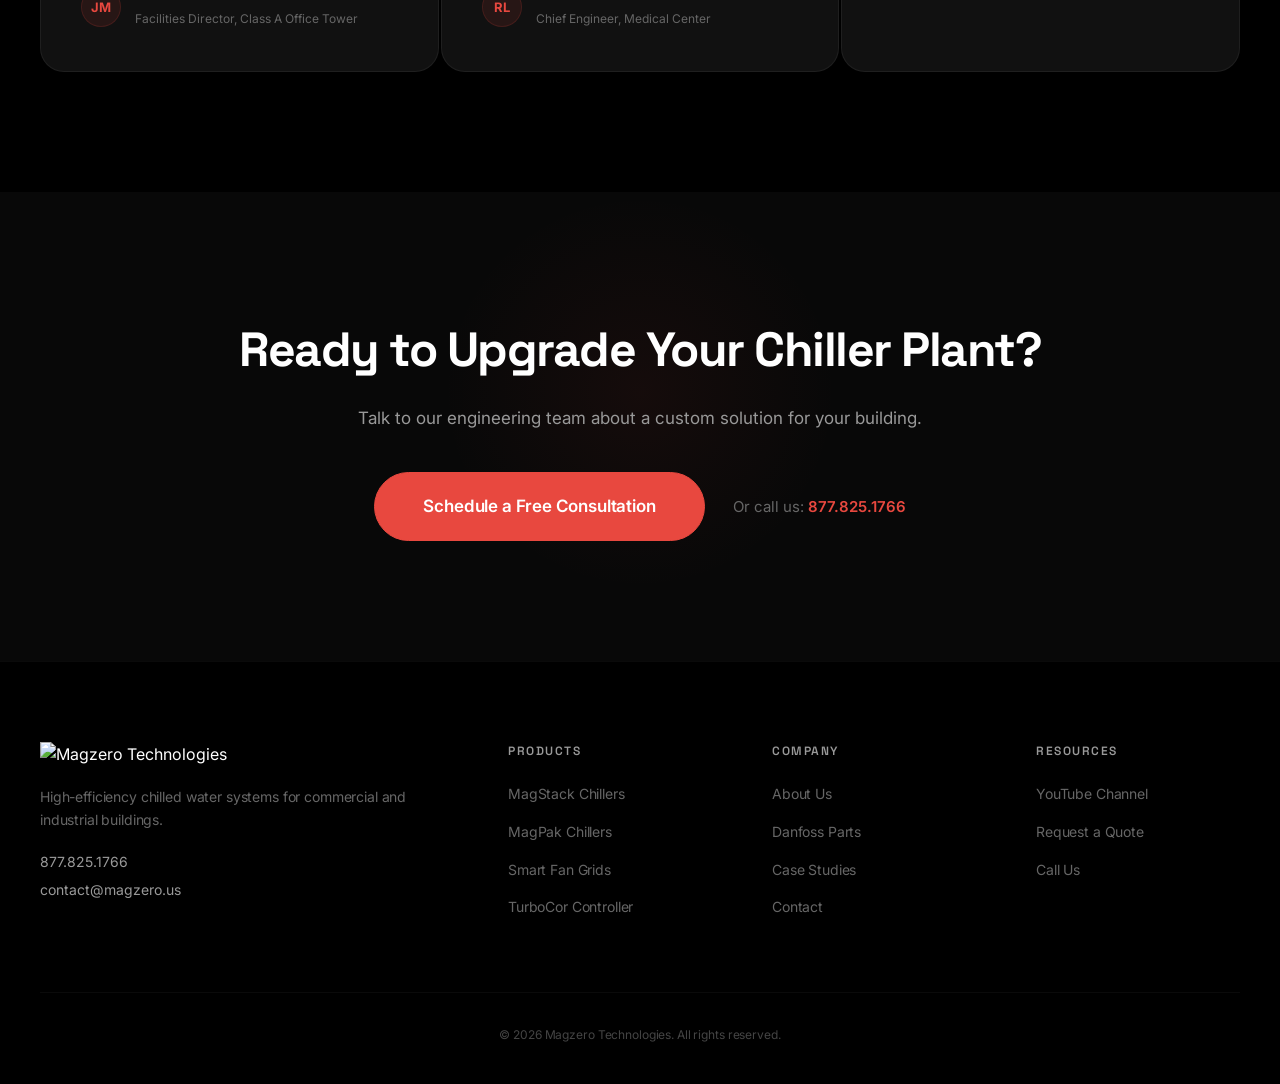
==== commit 47e4795a: "Fix chart trend cards stretching infinitely — add fixed-height wrapper The Plant Load and kW/TON cha" ====
--- a/index.html
+++ b/index.html
@@ -151,14 +151,14 @@
                 <span class="hmi-chart-title">PLANT LOAD — 24H TREND</span>
                 <span class="hmi-chart-live">LIVE</span>
               </div>
-              <canvas id="loadChart" height="180"></canvas>
+              <div class="hmi-chart-wrap"><canvas id="loadChart"></canvas></div>
             </div>
             <div class="hmi-chart-card">
               <div class="hmi-chart-header">
                 <span class="hmi-chart-title">EFFICIENCY — kW/TON</span>
                 <span class="hmi-chart-live">LIVE</span>
               </div>
-              <canvas id="effChart" height="180"></canvas>
+              <div class="hmi-chart-wrap"><canvas id="effChart"></canvas></div>
             </div>
           </div>
 
--- a/css/dashboard.css
+++ b/css/dashboard.css
@@ -260,6 +260,11 @@
   padding: 16px;
   overflow: hidden;
 }
+.hmi-chart-wrap {
+  position: relative;
+  height: 180px;
+  width: 100%;
+}
 .hmi-chart-header {
   display: flex;
   align-items: center;
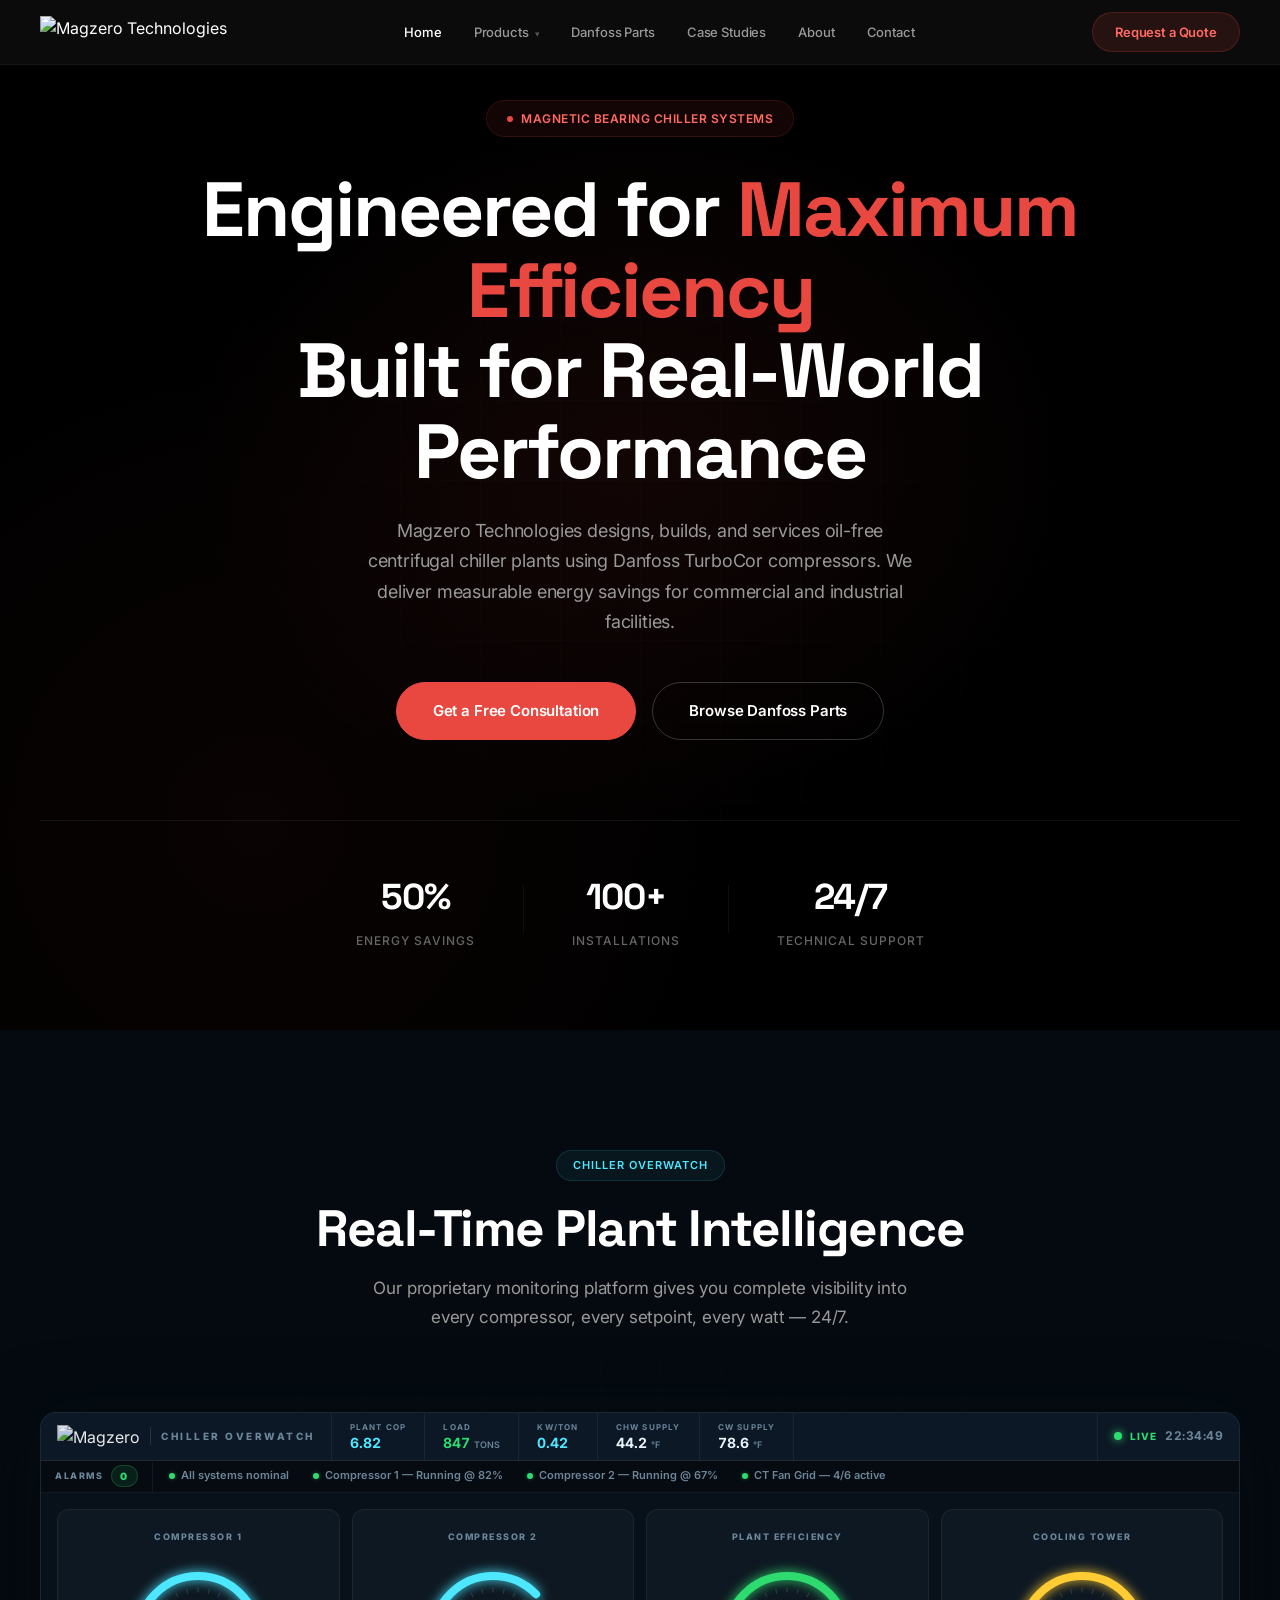
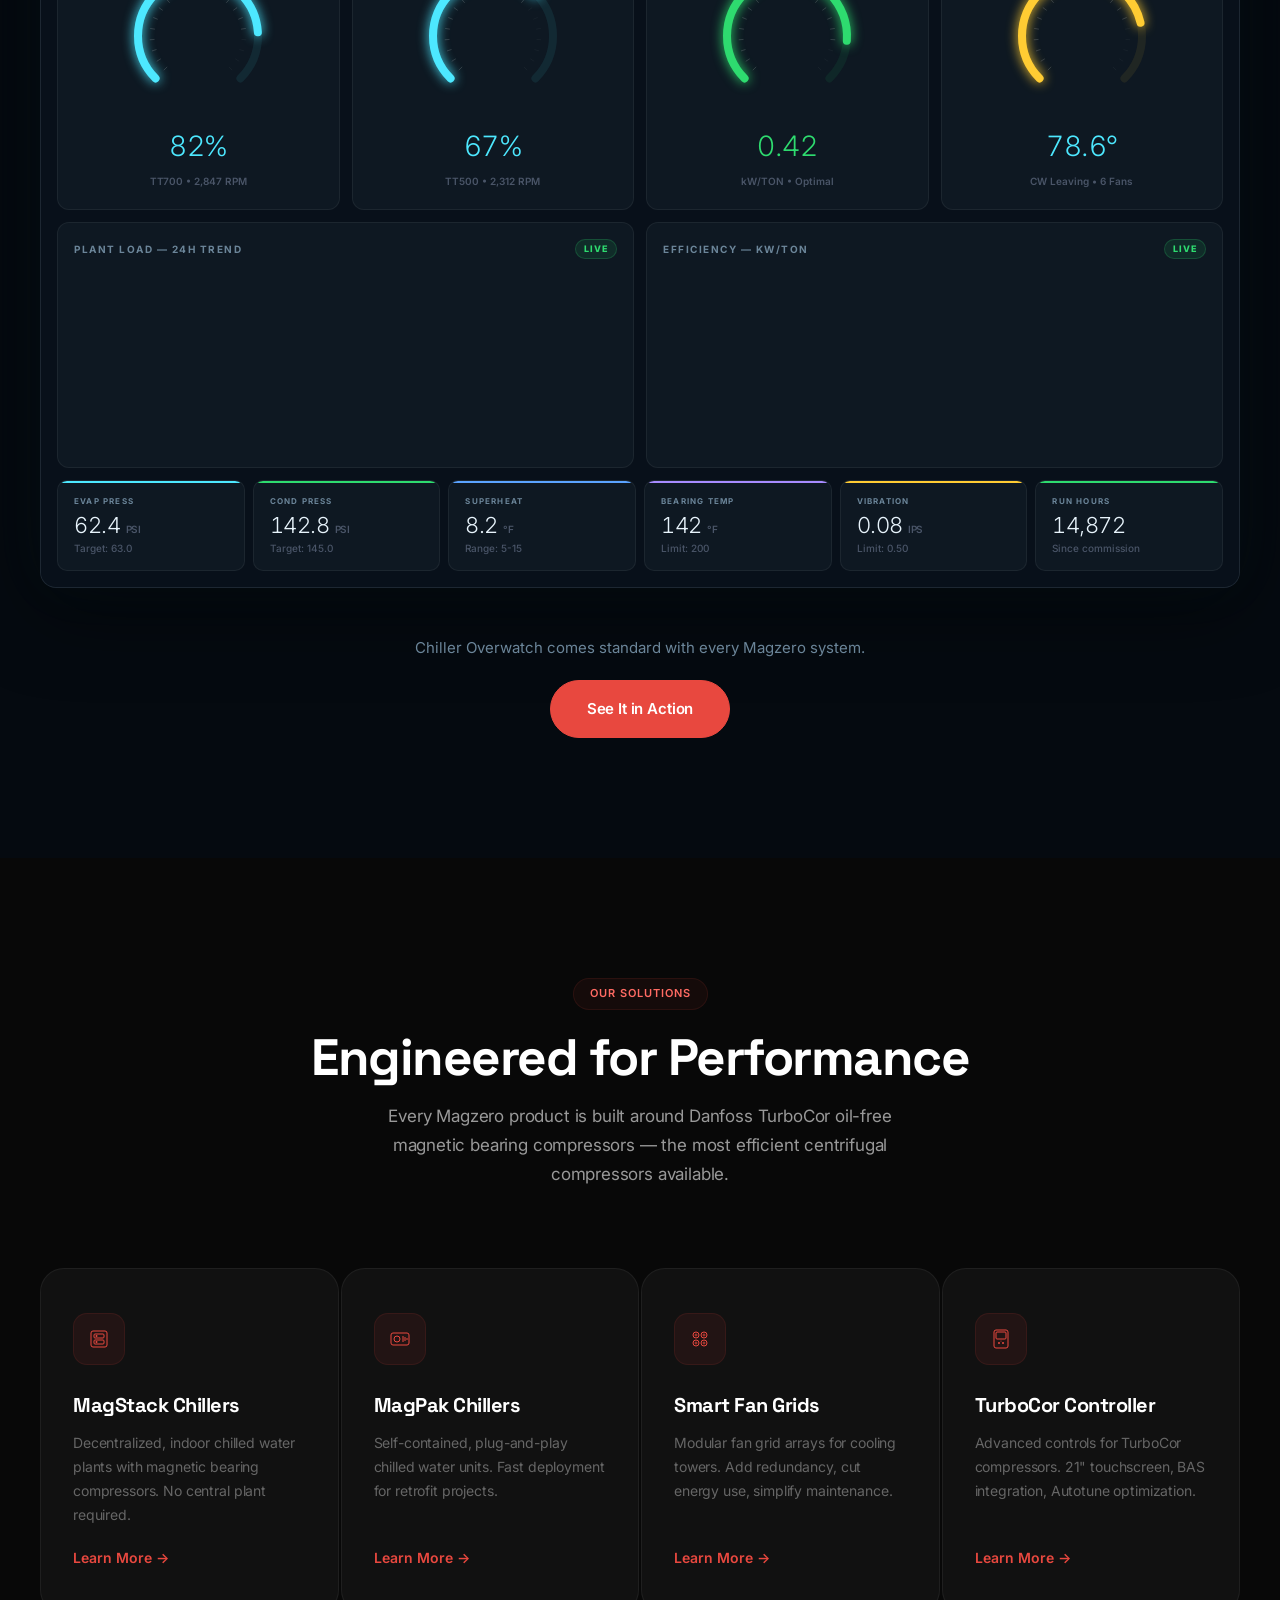
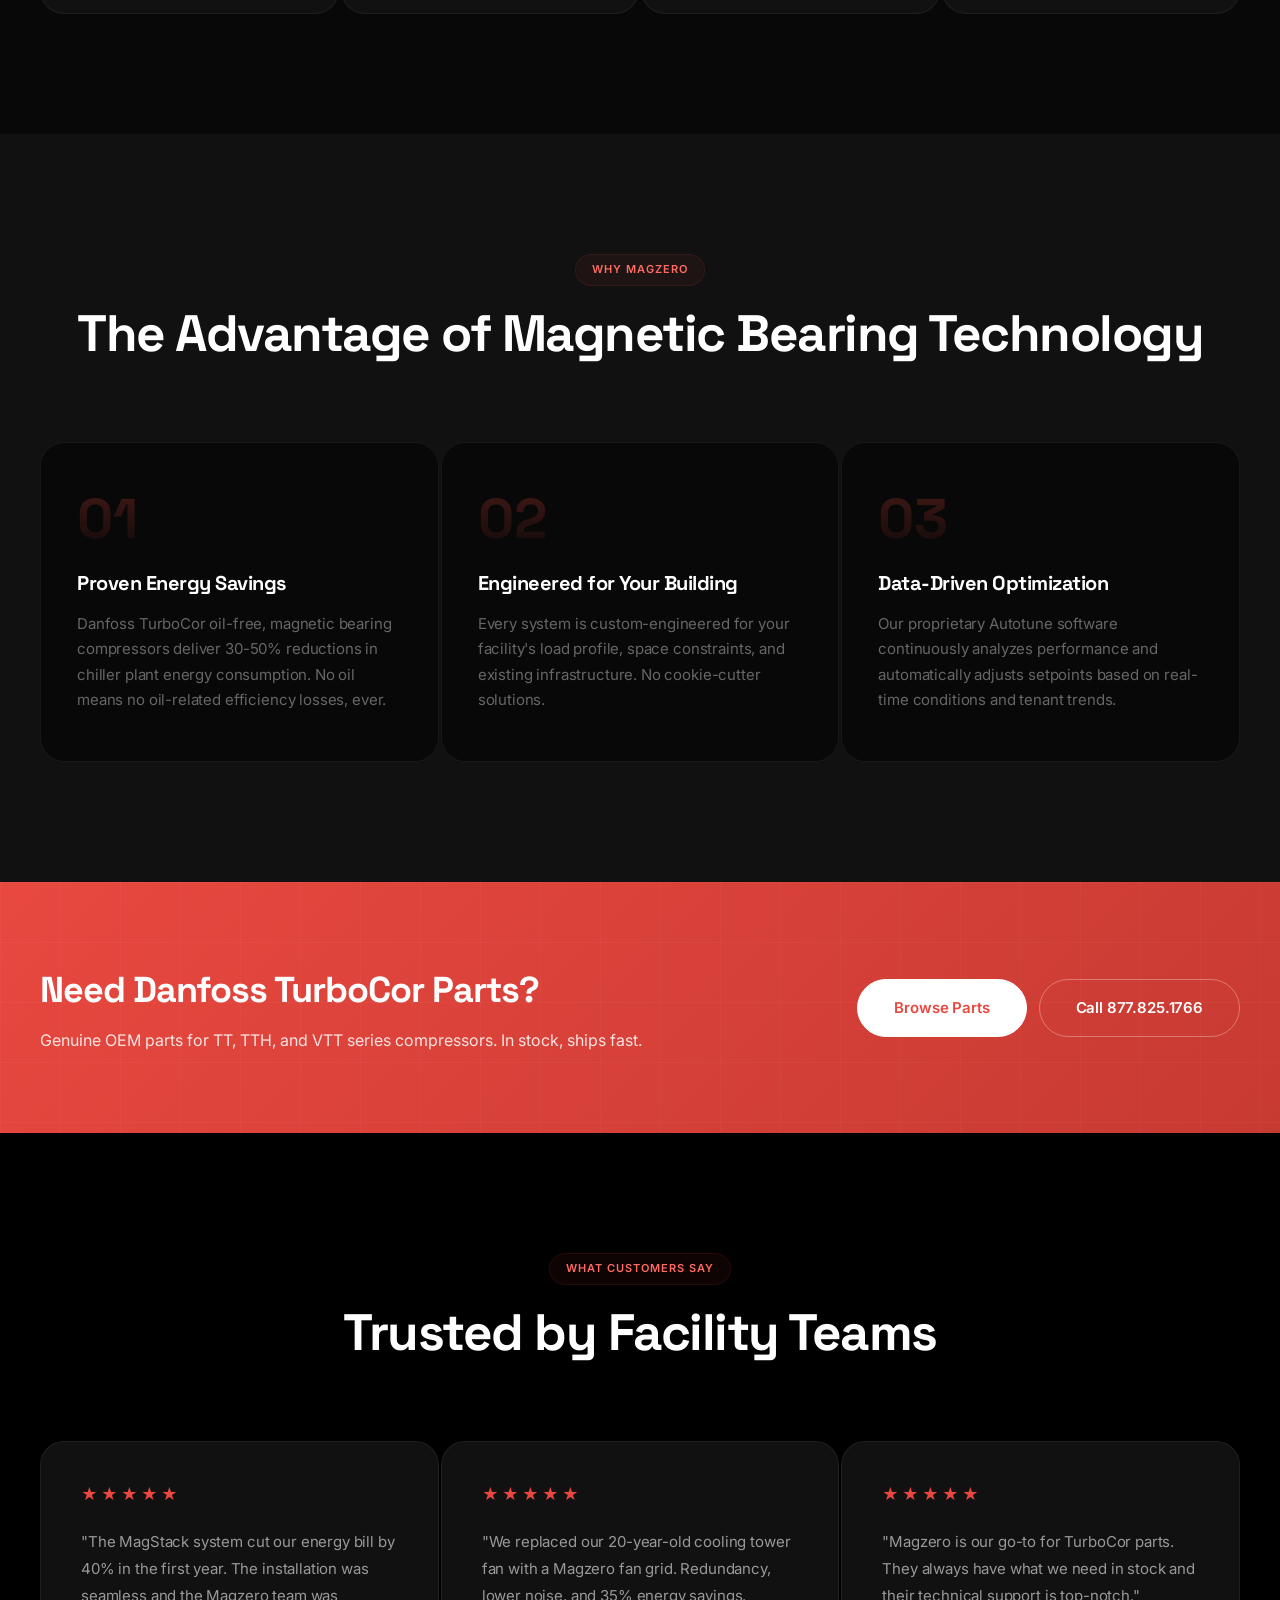
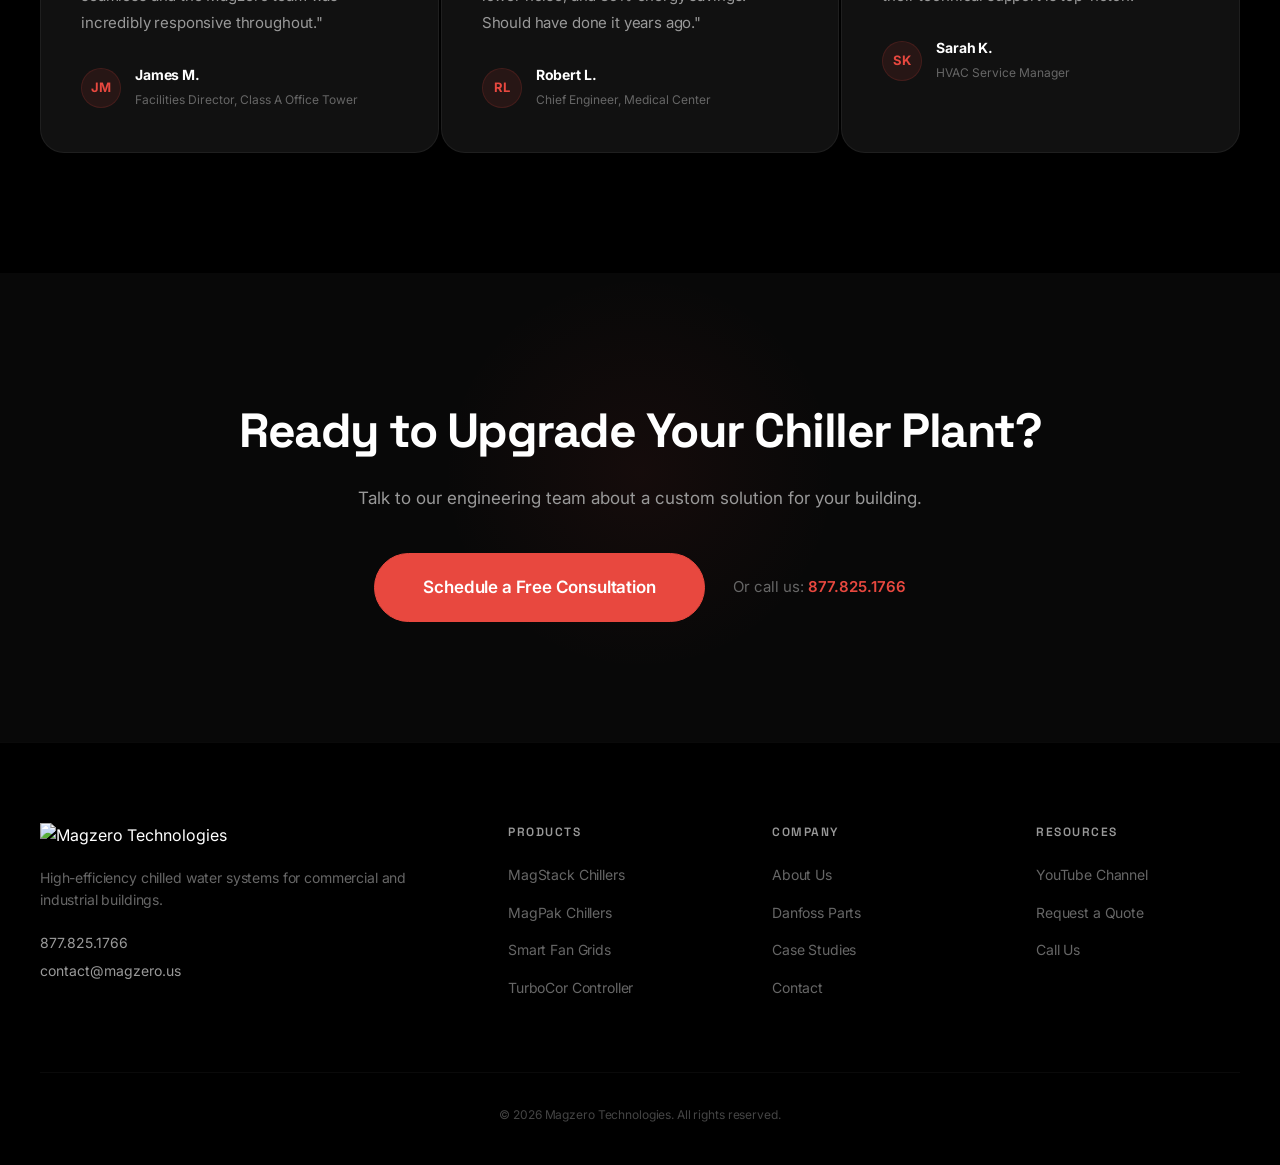
==== commit 86eb6731: "Add searchable parts catalog with user accounts and quote cart - 54 genuine TurboCor spare parts wit" ====
--- a/index.html
+++ b/index.html
@@ -43,9 +43,9 @@
   <section class="hero">
     <div class="hero-bg"></div>
     <div class="hero-content">
-      <div class="hero-badge">The Future of Commercial HVAC</div>
-      <h1>Cut Your Chiller Plant<br>Energy Costs by <span class="highlight">Up to 50%</span></h1>
-      <p class="hero-sub">Magzero Technologies designs and builds high-efficiency chilled water systems using Danfoss TurboCor magnetic bearing compressors. Serving commercial and industrial facilities across the U.S.</p>
+      <div class="hero-badge">Magnetic Bearing Chiller Systems</div>
+      <h1>Engineered for <span class="highlight">Maximum Efficiency</span><br>Built for Real-World Performance</h1>
+      <p class="hero-sub">Magzero Technologies designs, builds, and services oil-free centrifugal chiller plants using Danfoss TurboCor compressors. We deliver measurable energy savings for commercial and industrial facilities.</p>
       <div class="hero-actions">
         <a href="contact.html" class="btn btn-primary">Get a Free Consultation</a>
         <a href="parts.html" class="btn btn-outline">Browse Danfoss Parts</a>
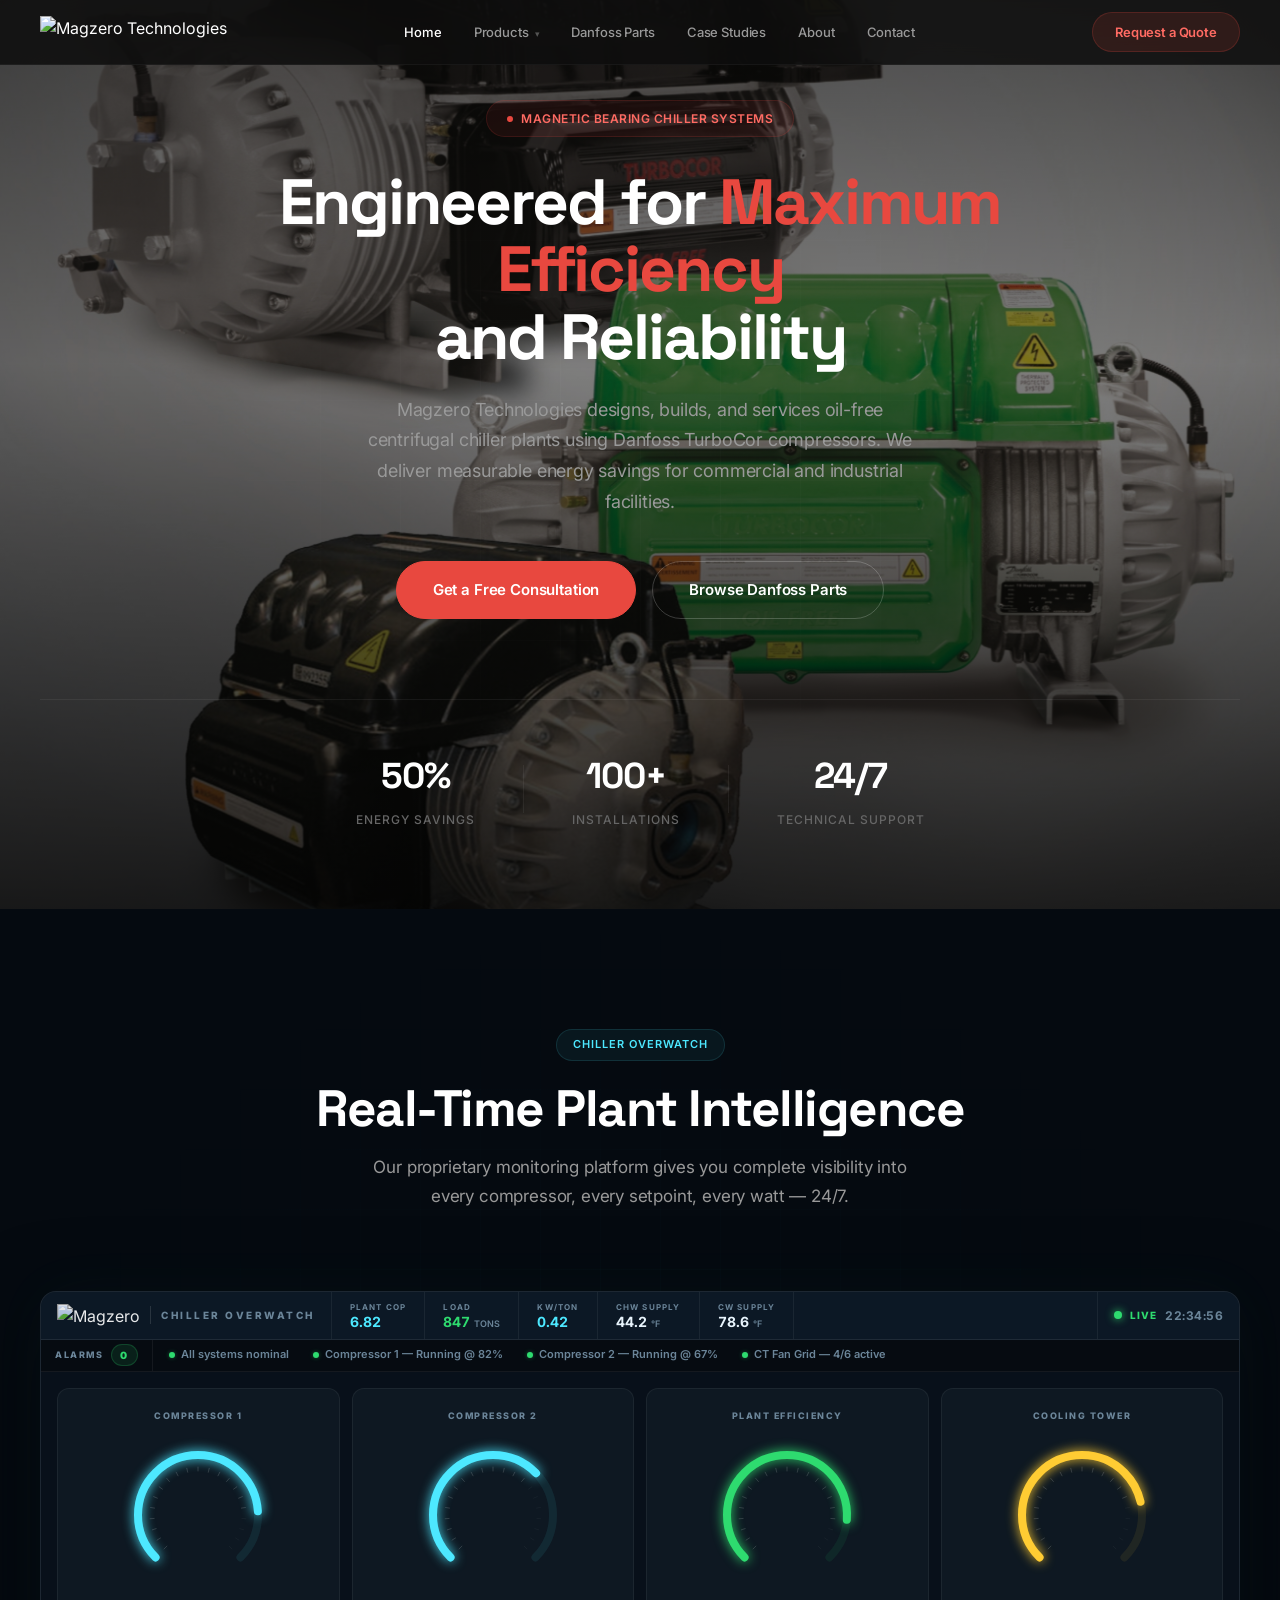
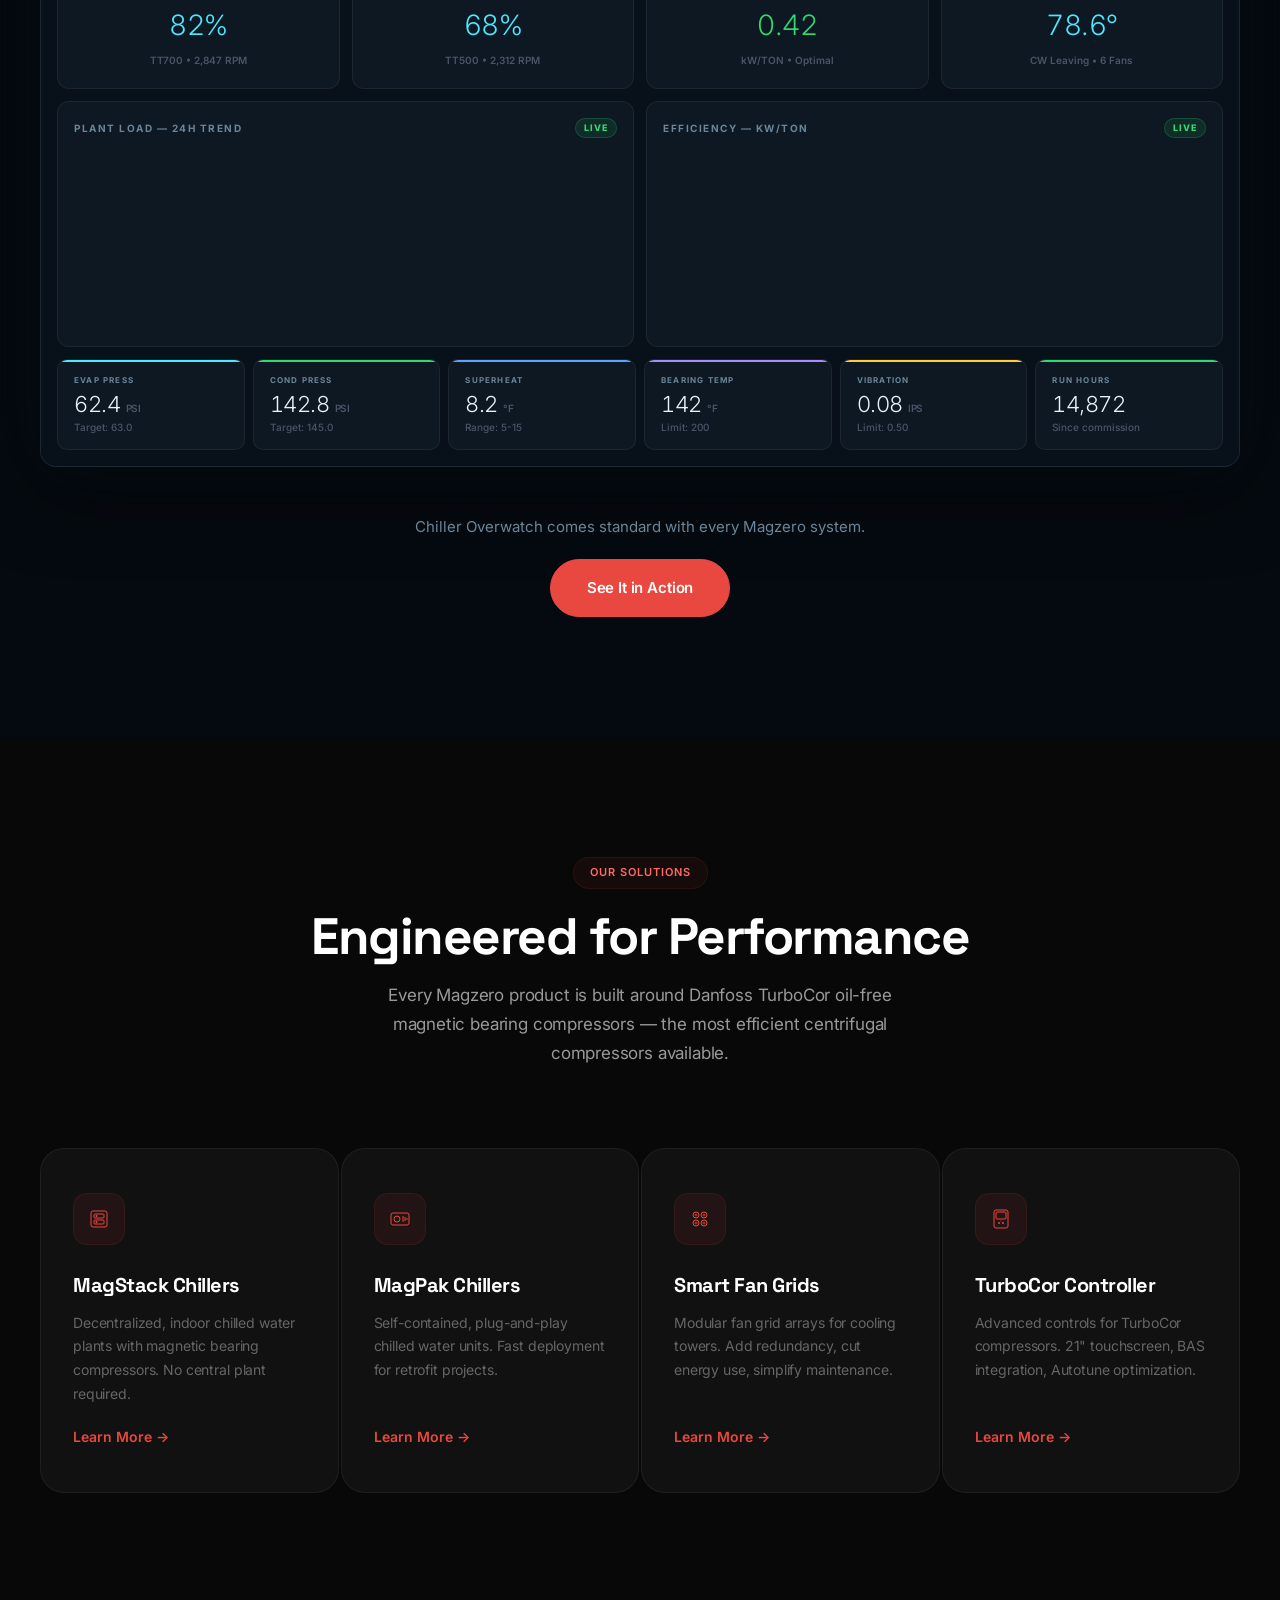
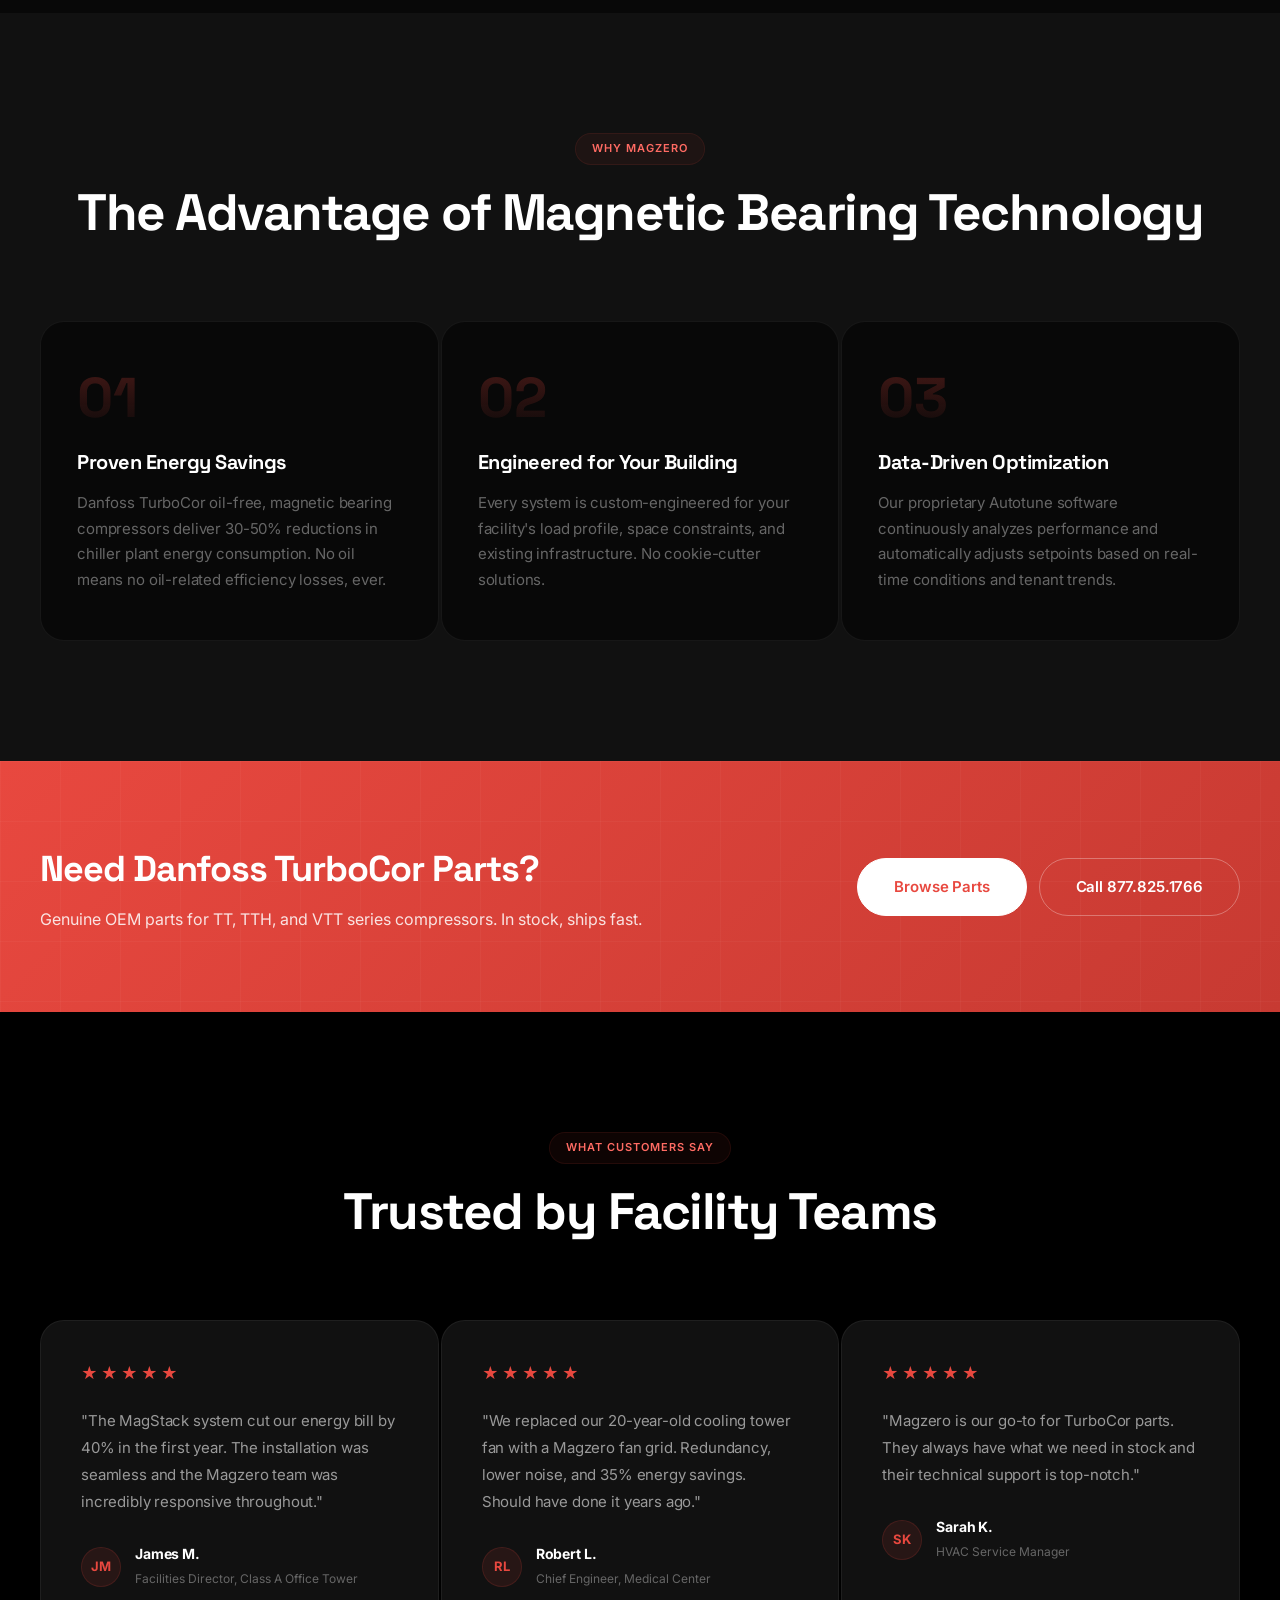
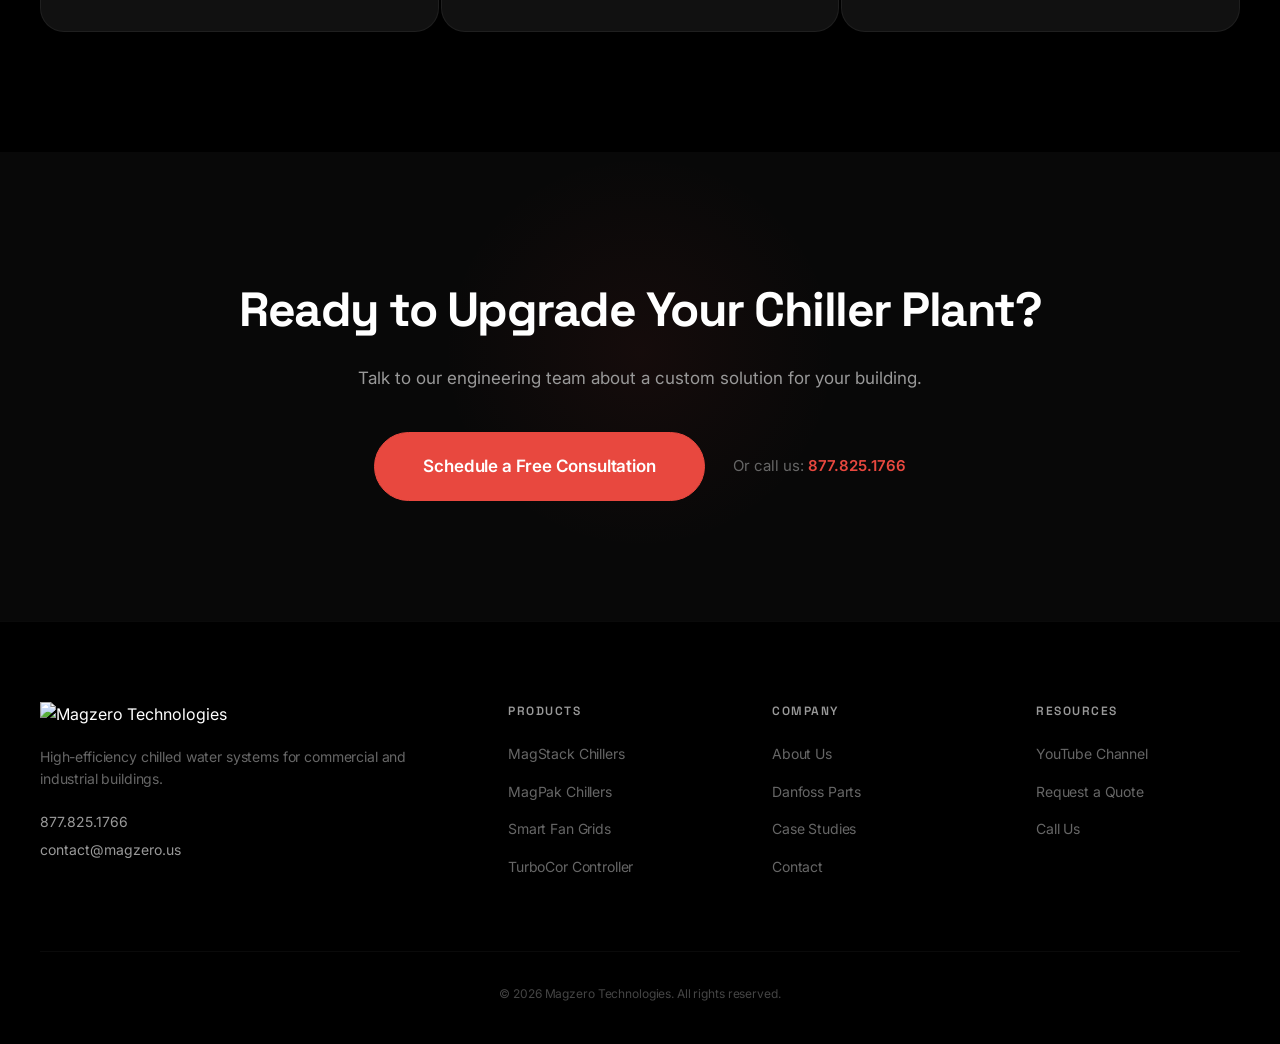
==== commit 0b1c5fb3: "Update hero text and match font size to inner pages Changed hero to "Engineered for Maximum Efficien" ====
--- a/index.html
+++ b/index.html
@@ -44,7 +44,7 @@
     <div class="hero-bg"></div>
     <div class="hero-content">
       <div class="hero-badge">Magnetic Bearing Chiller Systems</div>
-      <h1>Engineered for <span class="highlight">Maximum Efficiency</span><br>Built for Real-World Performance</h1>
+      <h1>Engineered for <span class="highlight">Maximum Efficiency</span><br>and Reliability</h1>
       <p class="hero-sub">Magzero Technologies designs, builds, and services oil-free centrifugal chiller plants using Danfoss TurboCor compressors. We deliver measurable energy savings for commercial and industrial facilities.</p>
       <div class="hero-actions">
         <a href="contact.html" class="btn btn-primary">Get a Free Consultation</a>
--- a/css/style.css
+++ b/css/style.css
@@ -265,6 +265,8 @@
   position: absolute;
   inset: 0;
   background:
+    linear-gradient(180deg, rgba(0,0,0,0.7) 0%, rgba(0,0,0,0.5) 40%, rgba(0,0,0,0.85) 100%),
+    url('../images/under-the-hood.jpg') center/cover no-repeat,
     radial-gradient(ellipse 50% 50% at 50% 45%, rgba(232,72,63,0.08) 0%, transparent 70%),
     radial-gradient(circle at 20% 80%, rgba(232,72,63,0.04) 0%, transparent 40%),
     var(--dark);
@@ -320,7 +322,7 @@
 
 .hero h1 {
   font-family: var(--font-heading);
-  font-size: clamp(40px, 6vw, 80px);
+  font-size: clamp(40px, 5.5vw, 64px);
   font-weight: 700;
   line-height: 1.05;
   margin-bottom: 24px;
@@ -1128,7 +1130,7 @@
   }
 
   .hero { min-height: auto; padding: 140px 24px 80px; }
-  .hero h1 { font-size: 36px; letter-spacing: -1px; }
+  .hero h1 { font-size: 32px; letter-spacing: -0.5px; }
   .hero-stats { flex-direction: column; gap: 24px; }
   .stat-divider { display: none; }
 
